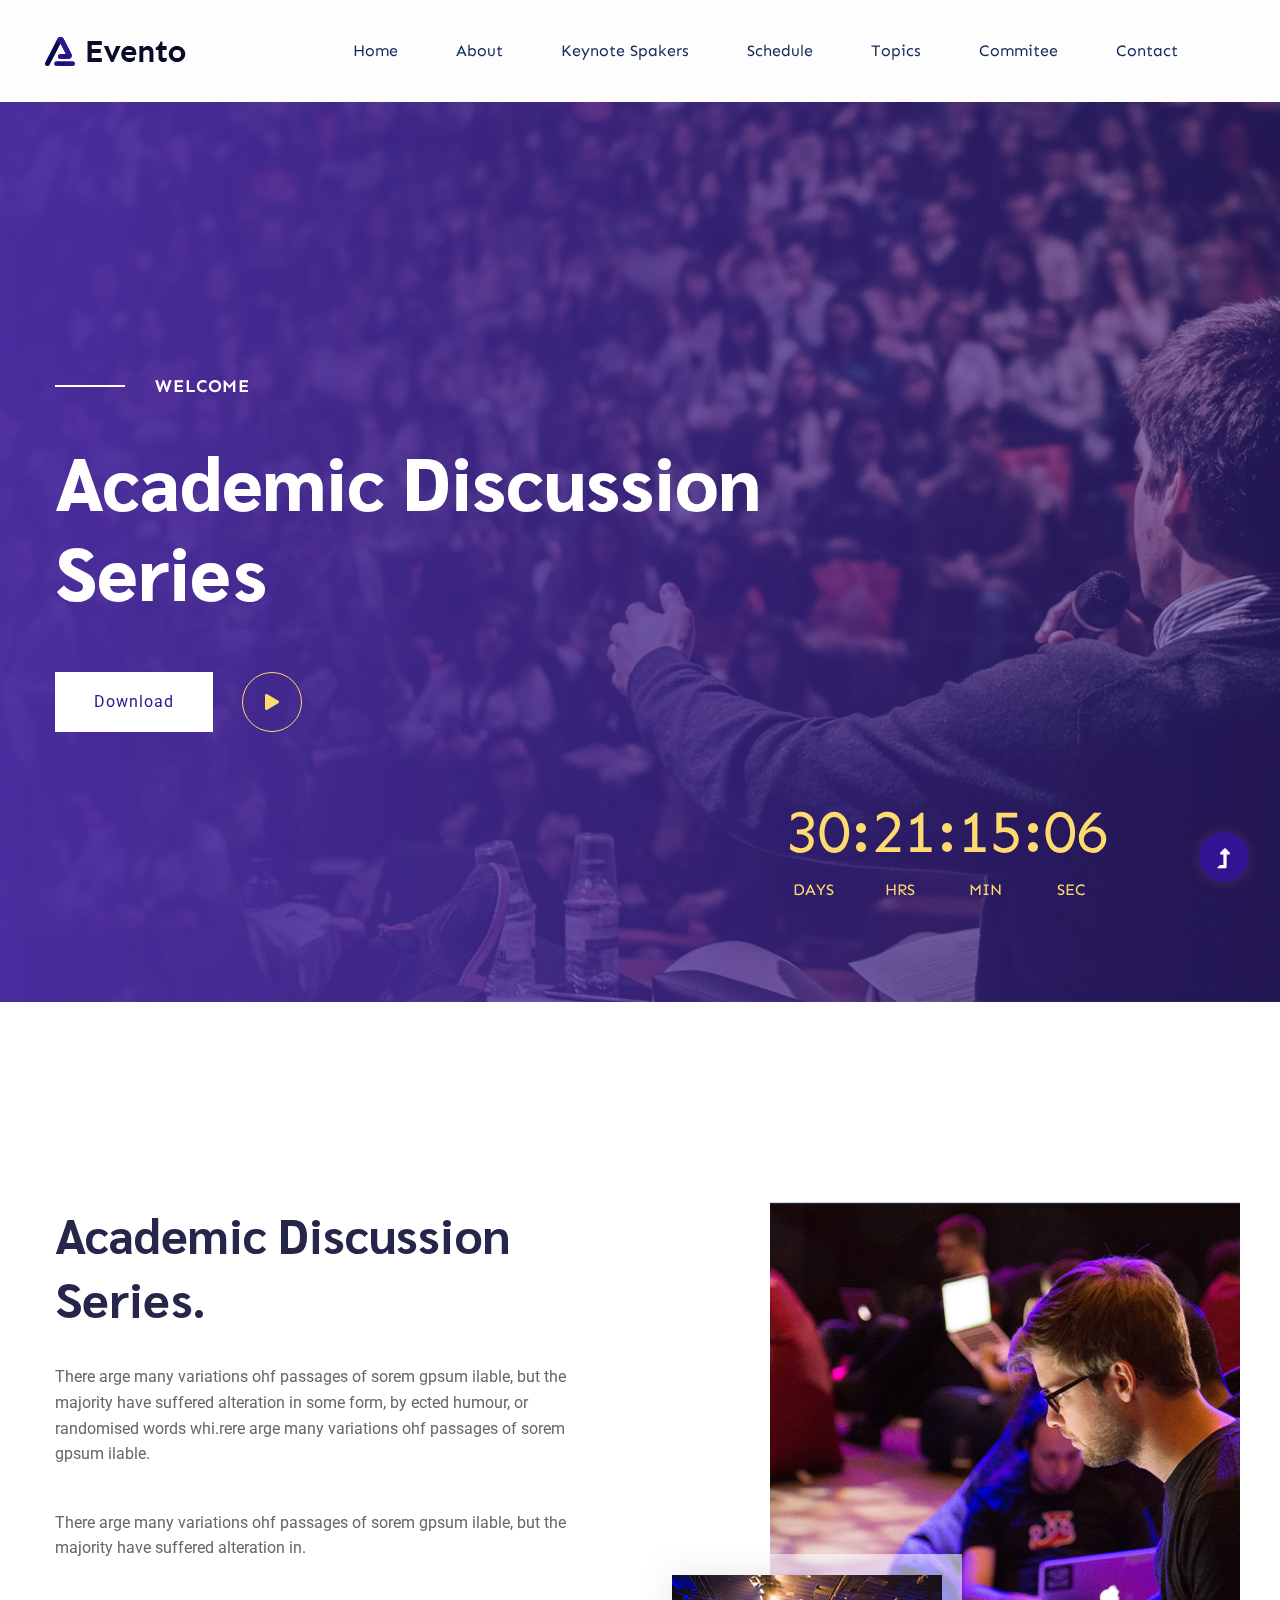
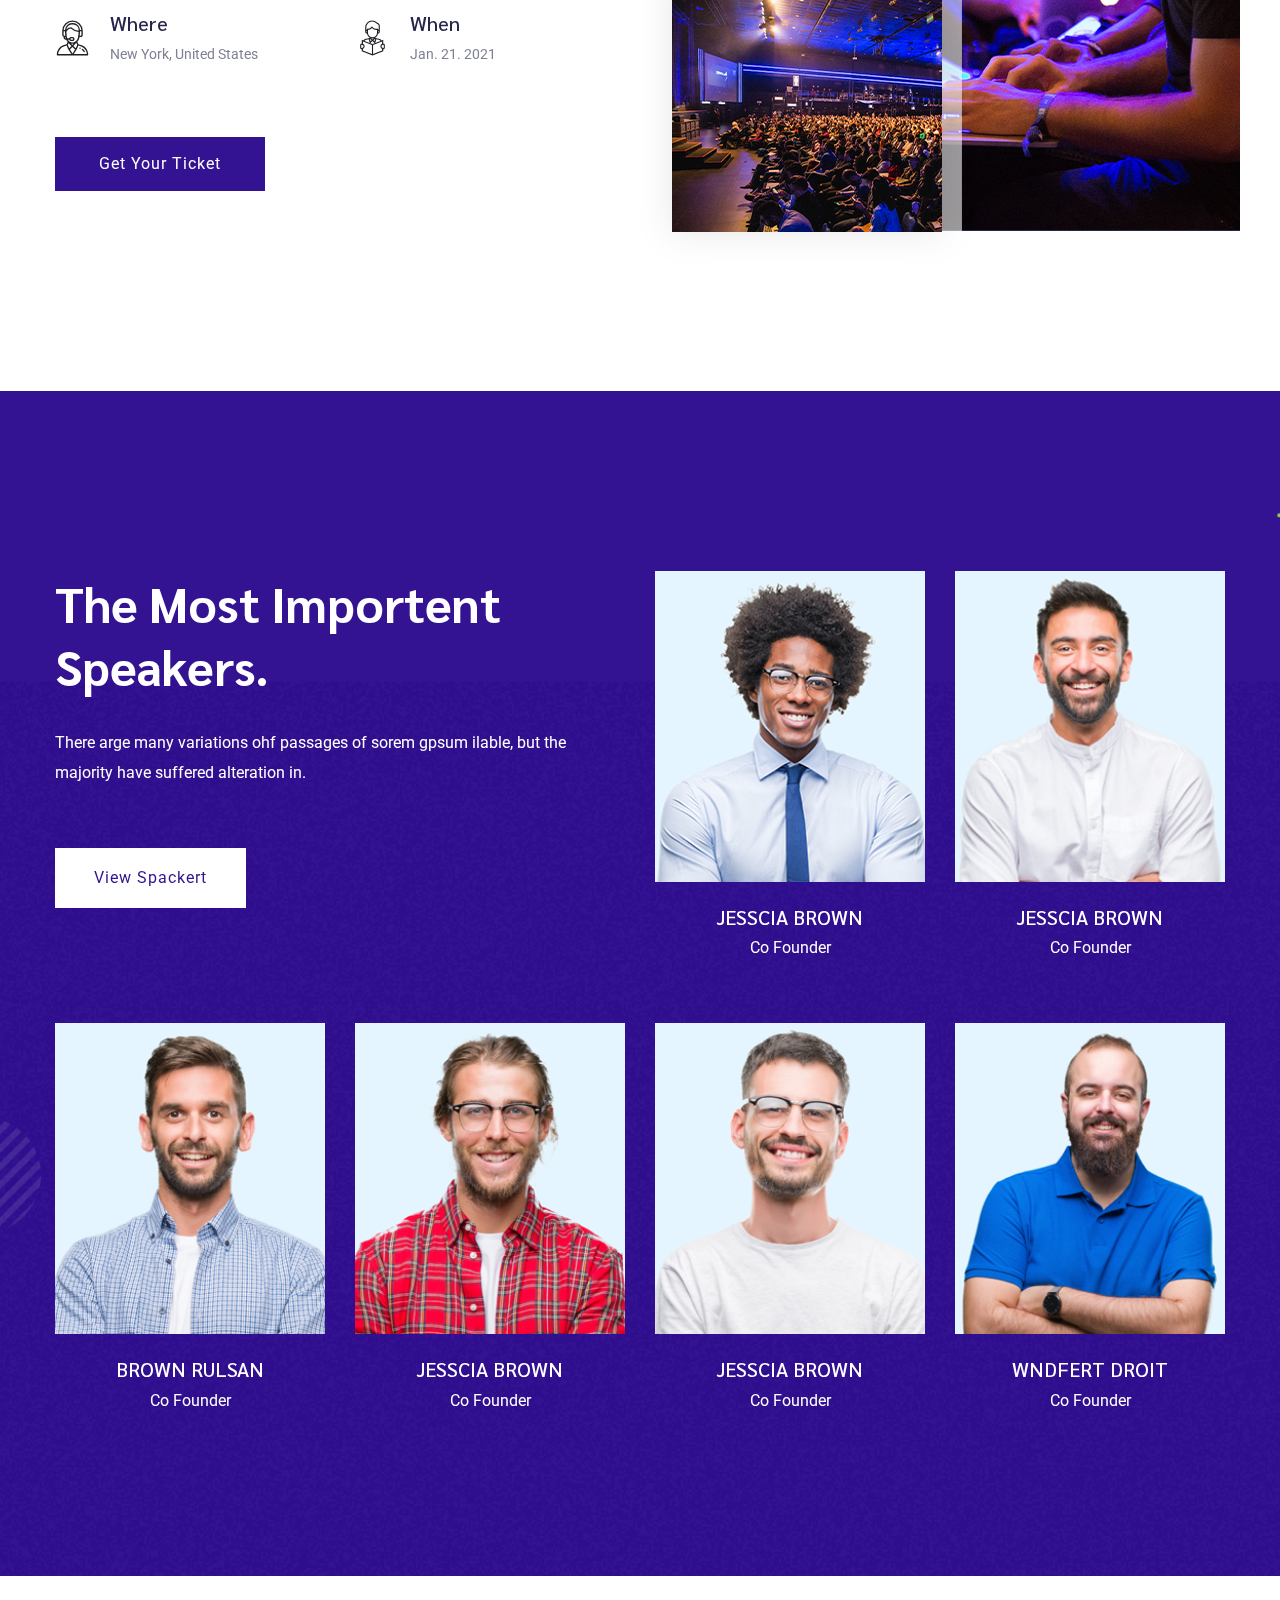
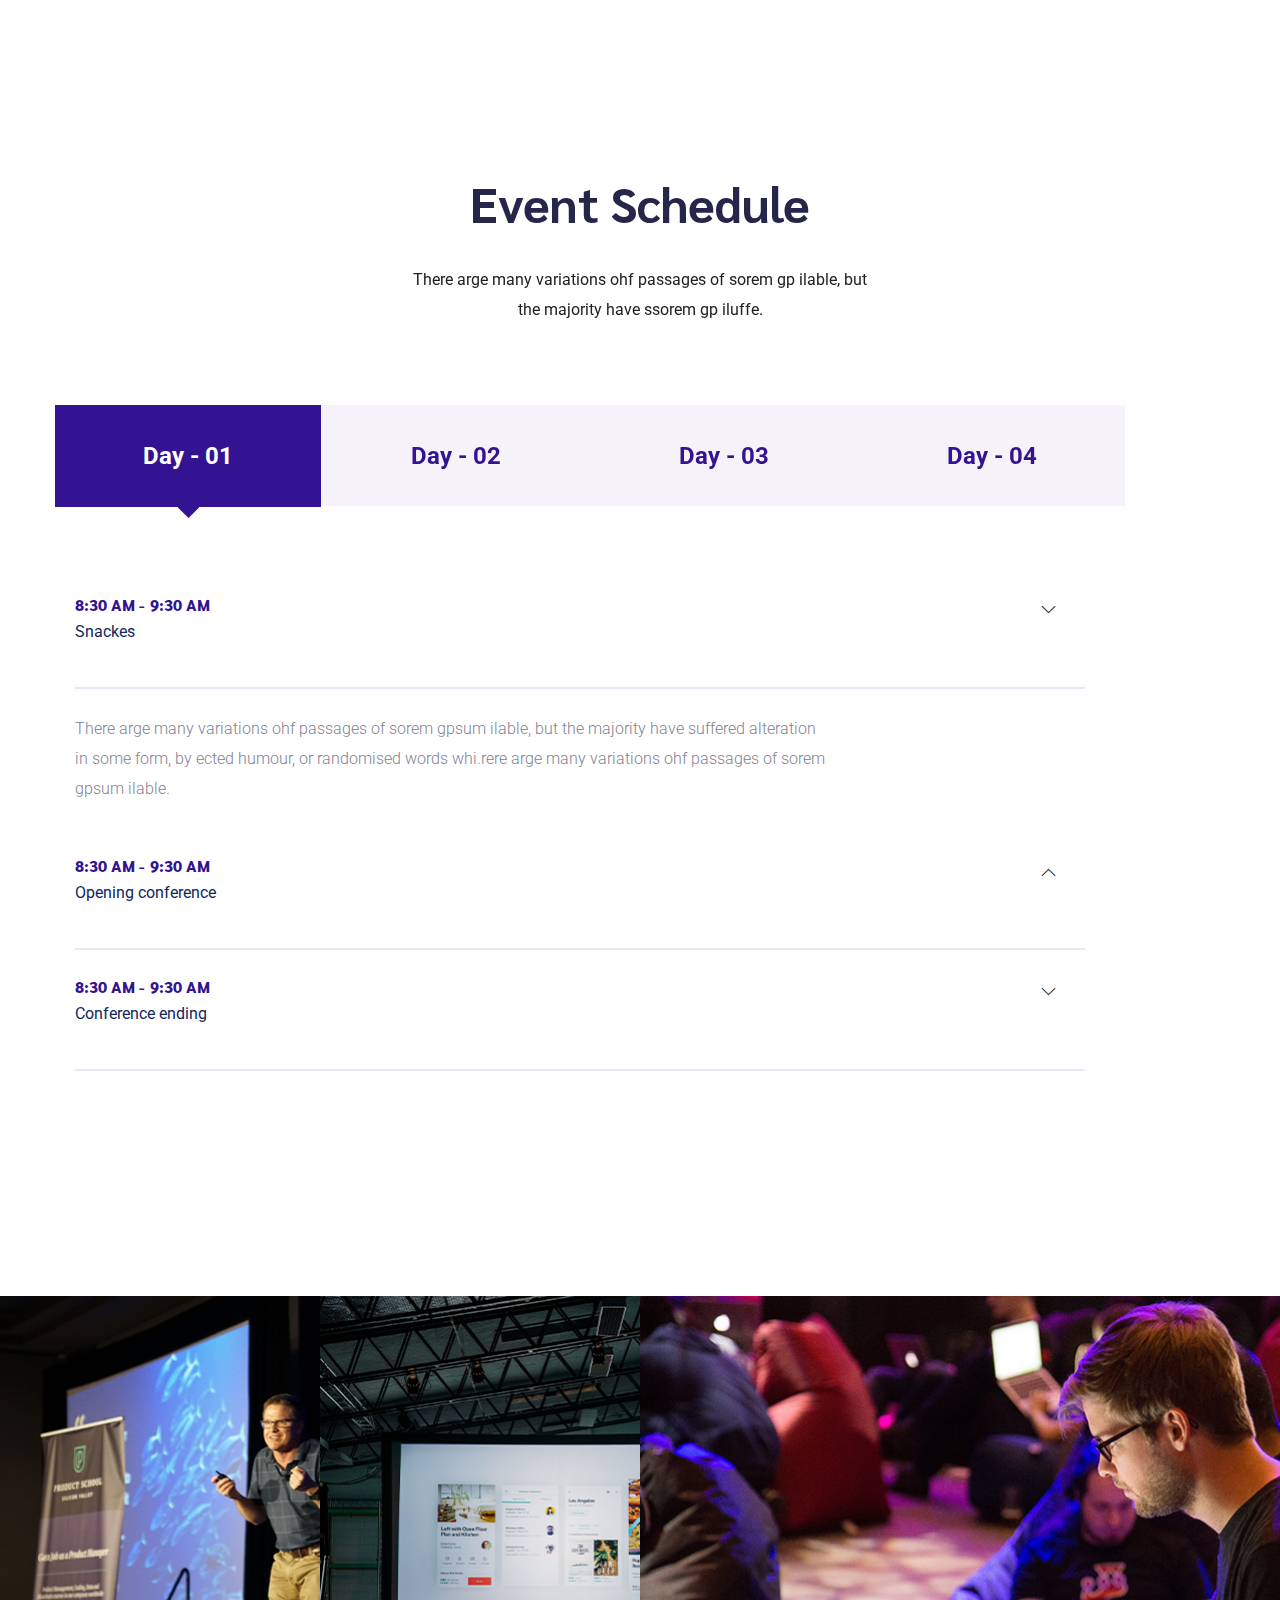
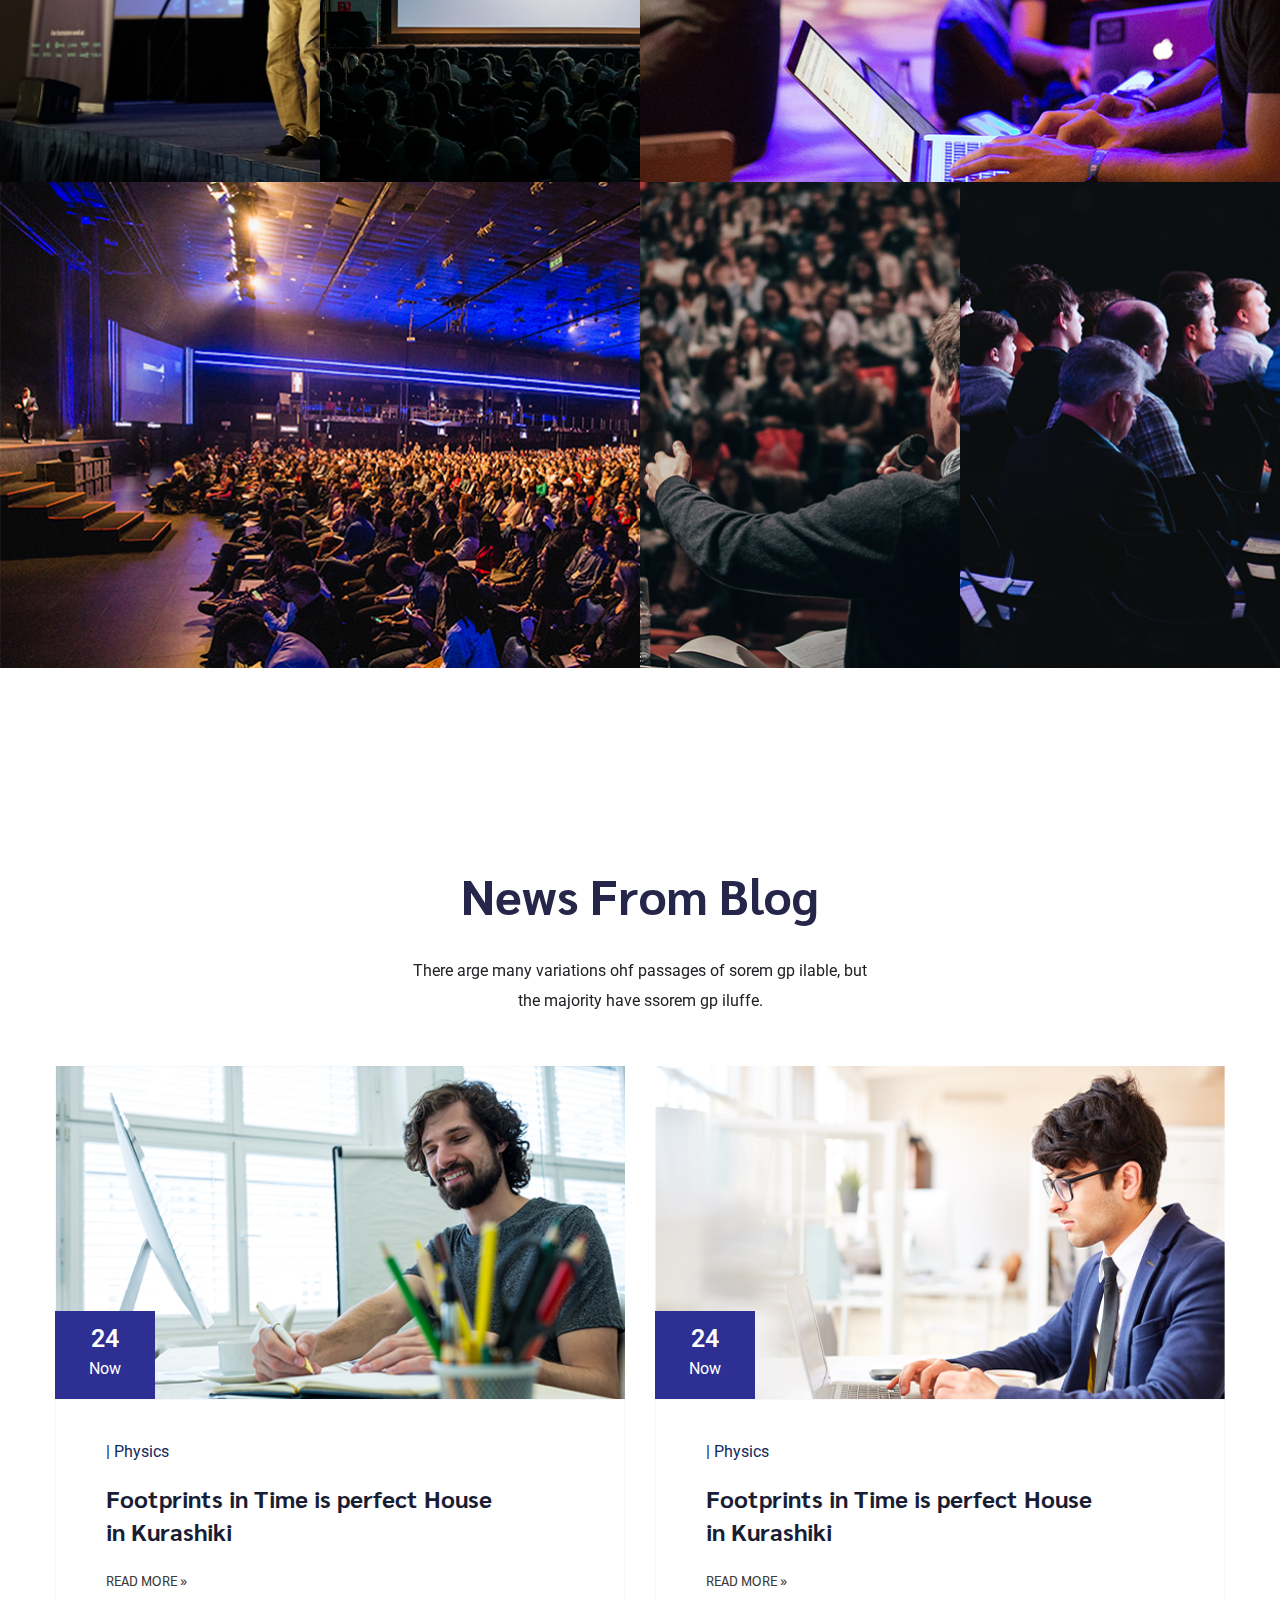
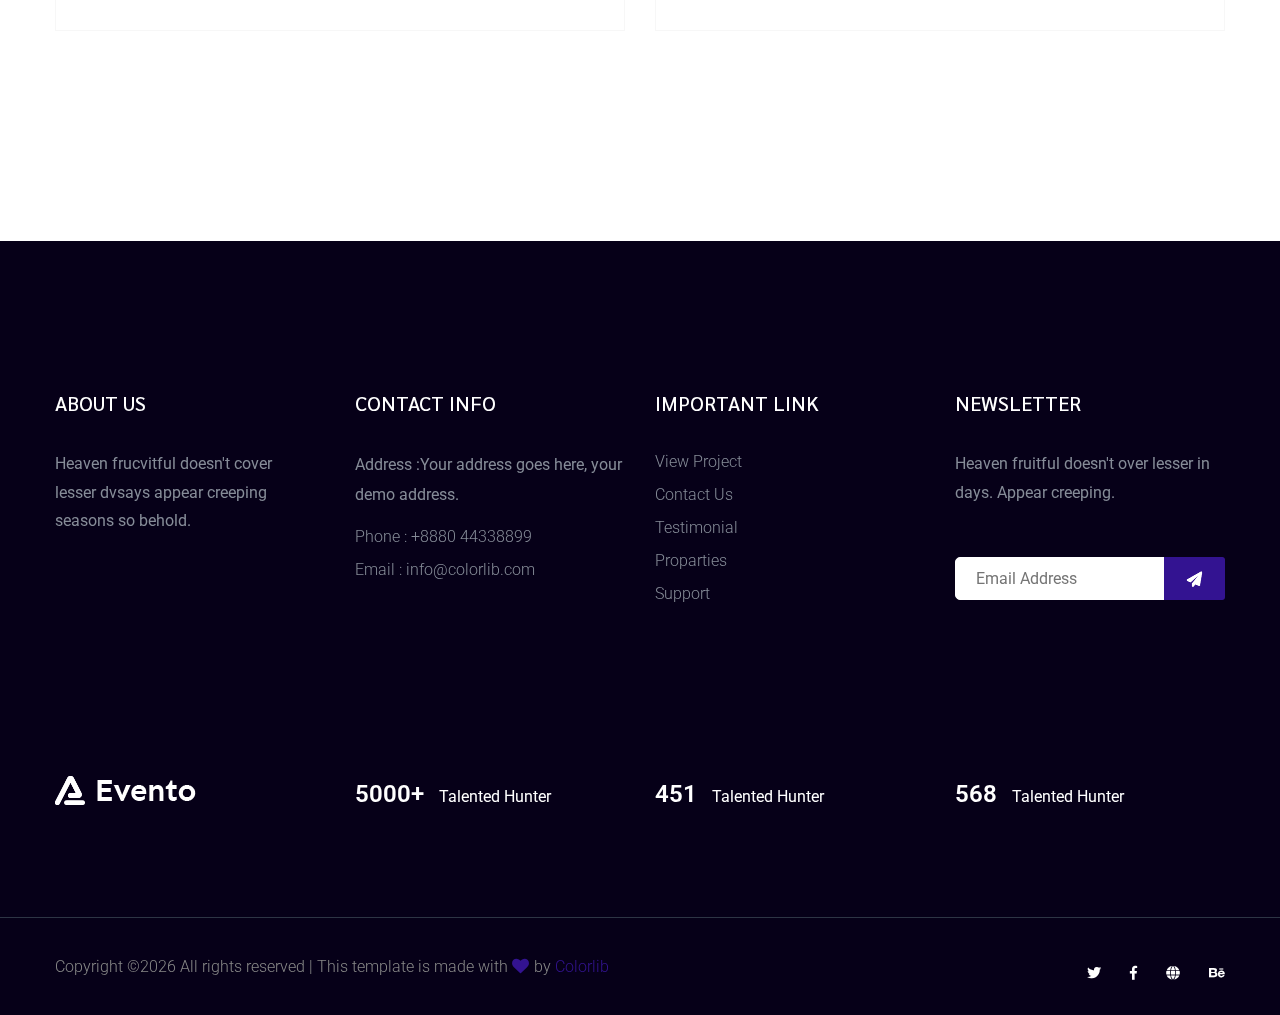
==== index.html @ bc36e101 "Ready to live" ====
<!doctype html>
<html class="no-js" lang="zxx">
<head>
    <meta charset="utf-8">
    <meta http-equiv="x-ua-compatible" content="ie=edge">
    <title> Event HTML-5 Template </title>
    <meta name="description" content="">
    <meta name="viewport" content="width=device-width, initial-scale=1">
    <link rel="manifest" href="site.webmanifest">
    <link rel="shortcut icon" type="image/x-icon" href="assets/img/favicon.ico">

	<!-- CSS here -->
	<link rel="stylesheet" href="assets/css/bootstrap.min.css">
	<link rel="stylesheet" href="assets/css/owl.carousel.min.css">
	<link rel="stylesheet" href="assets/css/slicknav.css">
    <link rel="stylesheet" href="assets/css/flaticon.css">
    <link rel="stylesheet" href="assets/css/gijgo.css">
	<link rel="stylesheet" href="assets/css/animate.min.css">
	<link rel="stylesheet" href="assets/css/magnific-popup.css">
	<link rel="stylesheet" href="assets/css/fontawesome-all.min.css">
	<link rel="stylesheet" href="assets/css/themify-icons.css">
	<link rel="stylesheet" href="assets/css/slick.css">
	<link rel="stylesheet" href="assets/css/nice-select.css">
	<link rel="stylesheet" href="assets/css/style.css">
</head>
<body>
    <!-- ? Preloader Start -->
    <div id="preloader-active">
        <div class="preloader d-flex align-items-center justify-content-center">
            <div class="preloader-inner position-relative">
                <div class="preloader-circle"></div>
                <div class="preloader-img pere-text">
                    <img src="assets/img/logo/loder.png" alt="">
                </div>
            </div>
        </div>
    </div>
    <!-- Preloader Start -->
<header>
    <!--? Header Start -->
    <div class="header-area">
        <div class="main-header header-sticky">
            <div class="container-fluid">
                <div class="row align-items-center">
                    <!-- Logo -->
                    <div class="col-xl-2 col-lg-2 col-md-1">
                        <div class="logo">
                            <a href="index.html"><img src="assets/img/logo/logo.png" alt=""></a>
                        </div>
                    </div>
                    <div class="col-xl-10 col-lg-10 col-md-10">
                        <div class="menu-main d-flex align-items-center justify-content-end">
                            <!-- Main-menu -->
                            <div class="main-menu f-right d-none d-lg-block">
                                <nav>
                                    <ul id="navigation">
                                        <li><a href="index.html">Home</a></li>
                                        <li><a href="about.html">About</a></li>
                                        <li><a href="spakers.html">Keynote Spakers</a></li>
                                        <li><a href="schedule.html">Schedule</a></li>
                                        <li><a href="blog.html">Topics</a>
                                        </li>
                                        <li><a href="contact.html">Commitee</a></li>
                                        <li><a href="contact.html">Contact</a></li>
                                    </ul>
                                </nav>
                            </div>
                        </div>
                    </div>   
                    <!-- Mobile Menu -->
                    <div class="col-12">
                        <div class="mobile_menu d-block d-lg-none"></div>
                    </div>
                </div>
            </div>
        </div>
    </div>
    <!-- Header End -->
</header>
<main>
    <!--? slider Area Start-->
    <div class="slider-area position-relative">
        <div class="slider-active">
            <!-- Single Slider -->
            <div class="single-slider slider-height d-flex align-items-center">
                <div class="container">
                    <div class="row">
                        <div class="col-xl-8 col-lg-8 col-md-9 col-sm-10">
                            <div class="hero__caption">
                                <span data-animation="fadeInLeft" data-delay=".1s">Welcome</span>
                                <h1 data-animation="fadeInLeft" data-delay=".5s">Academic Discussion Series</h1>
                                <!-- Hero-btn -->
                                <div class="slider-btns">
                                    <a data-animation="fadeInLeft" data-delay="1.0s" href="industries.html" class="btn hero-btn">Download</a>
                                    <a data-animation="fadeInRight" data-delay="1.0s" class="popup-video video-btn"  href="https://www.youtube.com/watch?v=up68UAfH0d0">
                                        <i class="fas fa-play"></i></a>
                                    <p class="video-cap d-none d-sm-blcok" data-animation="fadeInRight" data-delay="1.0s">Story Vidoe<br> Watch</p>
                                </div>
                            </div>
                        </div>
                    </div>
                </div>          
            </div>
            <!-- Single Slider -->
            <div class="single-slider slider-height d-flex align-items-center">
                <div class="container">
                    <div class="row">
                        <div class="col-xl-8 col-lg-8 col-md-9 col-sm-10">
                            <div class="hero__caption">
                                <span data-animation="fadeInLeft" data-delay=".1s">Welcome</span>
                                <h1 data-animation="fadeInLeft" data-delay=".5s">Academic Discussion Series</h1>
                                <!-- Hero-btn -->
                                <div class="slider-btns">
                                    <a data-animation="fadeInLeft" data-delay="1.0s" href="industries.html" class="btn hero-btn">Download</a>
                                    <a data-animation="fadeInRight" data-delay="1.0s" class="popup-video video-btn"  href="https://www.youtube.com/watch?v=up68UAfH0d0">
                                        <i class="fas fa-play"></i></a>
                                    <p class="video-cap d-none d-sm-blcok" data-animation="fadeInRight" data-delay="1.0s">Story Vidoe<br> Watch</p>
                                </div>
                            </div>
                        </div>
                    </div>
                </div>          
            </div>
        </div>
        <!-- Counter Section Begin -->
        <div class="counter-section d-none d-sm-block">
            <div class="cd-timer" id="countdown" >
                <div class="cd-item">
                    <span>96</span>
                    <p>Days</p>
                </div>
                <div class="cd-item">
                    <span>15</span>
                    <p>Hrs</p>
                </div>
                <div class="cd-item">
                    <span>07</span>
                    <p>Min</p>
                </div>
                <div class="cd-item">
                    <span>02</span>
                    <p>Sec</p>
                </div>
            </div>
        </div>
        <!-- Counter Section End -->
    </div>
    <!-- slider Area End-->
    <!--? About Law Start-->
    <section class="about-low-area section-padding2">
        <div class="container">
            <div class="row">
                <div class="col-lg-6 col-md-12">
                    <div class="about-caption mb-50">
                        <!-- Section Tittle -->
                        <div class="section-tittle mb-35">
                            <h2>Academic Discussion Series.</h2>
                        </div>
                        <p>There arge many variations ohf passages of sorem gpsum ilable, but the majority have suffered alteration in some form, by ected humour, or randomised words whi.rere arge many variations ohf passages of sorem gpsum ilable.</p>
                        <p>There arge many variations ohf passages of sorem gpsum ilable, but the majority have suffered alteration in.</p>
                    </div>
                    <div class="row">
                        <div class="col-lg-6 col-md-6 col-sm-6 col-xs-10">
                            <div class="single-caption mb-20">
                                <div class="caption-icon">
                                    <span class="flaticon-communications-1"></span>
                                </div>
                                <div class="caption">
                                    <h5>Where</h5>
                                    <p>New York, United States</p>
                                </div>
                            </div>
                        </div>
                        <div class="col-lg-6 col-md-6 col-sm-6 col-xs-10">
                            <div class="single-caption mb-20">
                                <div class="caption-icon">
                                    <span class="flaticon-education"></span>
                                </div>
                                <div class="caption">
                                    <h5>When</h5>
                                    <p>Jan. 21. 2021</p>
                                </div>
                            </div>
                        </div>
                    </div>
                    <a href="#" class="btn mt-50">Get Your Ticket</a>
                </div>
                <div class="col-lg-6 col-md-12">
                    <!-- about-img -->
                    <div class="about-img ">
                        <div class="about-font-img d-none d-lg-block">
                            <img src="assets/img/gallery/about2.png" alt="">
                        </div>
                        <div class="about-back-img ">
                            <img src="assets/img/gallery/about1.png" alt="">
                        </div>
                    </div>
                </div>
            </div>
        </div>
    </section>
    <!-- About Law End-->
    <!--? Brand Area Start -->
    <section class="team-area pt-180 pb-100 section-bg" data-background="assets/img/gallery/section_bg02.png">
        <div class="container">
            <div class="row">
                <div class="col-lg-6 col-md-9">
                    <!-- Section Tittle -->
                    <div class="section-tittle section-tittle2 mb-50">
                        <h2>The Most Importent Speakers.</h2>
                        <p>There arge many variations ohf passages of sorem gpsum ilable, but the majority have suffered alteration in.</p>
                        <a href="#" class="btn white-btn mt-30">View Spackert</a>
                    </div>
                </div>
                <div class="col-lg-3 col-md-4 col-sm-6">
                    <div class="single-team mb-30">
                        <div class="team-img">
                            <img src="assets/img/gallery/team1.png" alt="">
                            <!-- Blog Social -->
                            <ul class="team-social">
                                <li><a href="#"><i class="fab fa-facebook-f"></i></a></li>
                                <li><a href="#"><i class="fab fa-twitter"></i></a></li>
                                <li><a href="#"><i class="fas fa-globe"></i></a></li>
                            </ul>
                        </div>
                        <div class="team-caption">
                            <h3><a href="#">Jesscia brown</a></h3>
                            <p> Co Founder</p>
                        </div>
                    </div>
                </div>
                <div class="col-lg-3 col-md-4 col-sm-6">
                    <div class="single-team mb-30">
                        <div class="team-img">
                            <img src="assets/img/gallery/team2.png" alt="">
                            <!-- Blog Social -->
                            <ul class="team-social">
                                <li><a href="#"><i class="fab fa-facebook-f"></i></a></li>
                                <li><a href="#"><i class="fab fa-twitter"></i></a></li>
                                <li><a href="#"><i class="fas fa-globe"></i></a></li>
                            </ul>
                        </div>
                        <div class="team-caption">
                            <h3><a href="#">Jesscia brown</a></h3>
                            <p> Co Founder</p>
                        </div>
                    </div>
                </div>
                <div class="col-lg-3 col-md-4 col-sm-6">
                    <div class="single-team mb-30">
                        <div class="team-img">
                            <img src="assets/img/gallery/team3.png" alt="">
                            <!-- Blog Social -->
                            <ul class="team-social">
                                <li><a href="#"><i class="fab fa-facebook-f"></i></a></li>
                                <li><a href="#"><i class="fab fa-twitter"></i></a></li>
                                <li><a href="#"><i class="fas fa-globe"></i></a></li>
                            </ul>
                        </div>
                        <div class="team-caption">
                            <h3><a href="#">brown Rulsan</a></h3>
                            <p> Co Founder</p>
                        </div>
                    </div>
                </div>
                <div class="col-lg-3 col-md-4 col-sm-6">
                    <div class="single-team mb-30">
                        <div class="team-img">
                            <img src="assets/img/gallery/team4.png" alt="">
                            <!-- Blog Social -->
                            <ul class="team-social">
                                <li><a href="#"><i class="fab fa-facebook-f"></i></a></li>
                                <li><a href="#"><i class="fab fa-twitter"></i></a></li>
                                <li><a href="#"><i class="fas fa-globe"></i></a></li>
                            </ul>
                        </div>
                        <div class="team-caption">
                            <h3><a href="#">Jesscia brown</a></h3>
                            <p> Co Founder</p>
                        </div>
                    </div>
                </div>
                <div class="col-lg-3 col-md-4 col-sm-6">
                    <div class="single-team mb-30">
                        <div class="team-img">
                            <img src="assets/img/gallery/team5.png" alt="">
                            <!-- Blog Social -->
                            <ul class="team-social">
                                <li><a href="#"><i class="fab fa-facebook-f"></i></a></li>
                                <li><a href="#"><i class="fab fa-twitter"></i></a></li>
                                <li><a href="#"><i class="fas fa-globe"></i></a></li>
                            </ul>
                        </div>
                        <div class="team-caption">
                            <h3><a href="#">Jesscia brown</a></h3>
                            <p> Co Founder</p>
                        </div>
                    </div>
                </div>
                <div class="col-lg-3 col-md-4 col-sm-6">
                    <div class="single-team mb-30">
                        <div class="team-img">
                            <img src="assets/img/gallery/team6.png" alt="">
                            <!-- Blog Social -->
                            <ul class="team-social">
                                <li><a href="#"><i class="fab fa-facebook-f"></i></a></li>
                                <li><a href="#"><i class="fab fa-twitter"></i></a></li>
                                <li><a href="#"><i class="fas fa-globe"></i></a></li>
                            </ul>
                        </div>
                        <div class="team-caption">
                            <h3><a href="#">wndfert droit</a></h3>
                            <p> Co Founder</p>
                        </div>
                    </div>
                </div>
            </div>
        </div>
    </section>
    <!-- Brand Area End -->  
    <!--? accordion -->
    <section class="accordion fix section-padding30">
        <div class="container">
            <div class="row justify-content-center">
                <div class="col-xl-5 col-lg-6 col-md-6">
                    <!-- Section Tittle -->
                    <div class="section-tittle text-center mb-80">
                        <h2>Event Schedule</h2>
                        <p>There arge many variations ohf passages of sorem gp ilable, but the majority have ssorem gp iluffe.</p>
                    </div> 
                </div>
            </div>
            <div class="row ">
               <div class="col-lg-11">
                    <div class="properties__button mb-40">
                        <!--Nav Button  -->
                        <nav>                                                                         
                            <div class="nav nav-tabs" id="nav-tab" role="tablist">
                                <a class="nav-item nav-link active" id="nav-home-tab" data-toggle="tab" href="#nav-home" role="tab" aria-controls="nav-home" aria-selected="true">Day - 01</a>
                                <a class="nav-item nav-link" id="nav-profile-tab" data-toggle="tab" href="#nav-profile" role="tab" aria-controls="nav-profile" aria-selected="false"> Day - 02</a>
                                <a class="nav-item nav-link" id="nav-contact-tab" data-toggle="tab" href="#nav-contact" role="tab" aria-controls="nav-contact" aria-selected="false"> Day - 03 </a>
                                <a class="nav-item nav-link" id="nav-dinner-tab" data-toggle="tab" href="#nav-dinner" role="tab" aria-controls="nav-dinner" aria-selected="false"> Day - 04 </a>
                            </div>
                        </nav>
                        <!--End Nav Button  -->
                    </div>
               </div>
            </div>
        </div>
        <div class="container">
            <!-- Nav Card -->
            <div class="tab-content" id="nav-tabContent">
                <!-- card one -->
                <div class="tab-pane fade show active" id="nav-home" role="tabpanel" aria-labelledby="nav-home-tab">
                   <div class="row">
                        <div class="col-lg-11">
                            <div class="accordion-wrapper">
                                <div class="accordion" id="accordionExample">
                                    <!-- single-one -->
                                    <div class="card">
                                        <div class="card-header" id="headingTwo">
                                            <h2 class="mb-0">
                                                <a href="#" class="btn-link collapsed" data-toggle="collapse" data-target="#collapseTwo" aria-expanded="false" aria-controls="collapseTwo">
                                                    <span>8:30 AM - 9:30 AM</span>
                                                    <p>Snackes</p>
                                                </a> 
                                            </h2>
                                        </div>
                                        <div id="collapseTwo" class="collapse show" aria-labelledby="headingTwo" data-parent="#accordionExample">
                                            <div class="card-body">
                                                There arge many variations ohf passages of sorem gpsum ilable, but the majority have suffered alteration in some form, by ected humour, or randomised words whi.rere arge many variations ohf passages of sorem gpsum ilable.
                                            </div>
                                        </div>
                                    </div>
                                    <!-- single-two -->
                                    <div class="card">
                                        <div class="card-header" id="headingOne">
                                            <h2 class="mb-0">
                                                <a href="#" class="btn-link" data-toggle="collapse" data-target="#collapseOne" aria-expanded="true" aria-controls="collapseOne">
                                                    <span>8:30 AM - 9:30 AM</span>
                                                    <p>Opening conference</p>
                                                </a>
                                            </h2>
                                        </div>
                                        <div id="collapseOne" class="collapse" aria-labelledby="headingOne" data-parent="#accordionExample">
                                            <div class="card-body">
                                                There arge many variations ohf passages of sorem gpsum ilable, but the majority have suffered alteration in some form, by ected humour, or randomised words whi.rere arge many variations ohf passages of sorem gpsum ilable.
                                            </div>
                                        </div>
                                    </div>
                                    <!-- single-three -->
                                    <div class="card">
                                        <div class="card-header" id="headingThree">
                                            <h2 class="mb-0">
                                                <a href="#" class="btn-link collapsed" data-toggle="collapse" data-target="#collapseThree" aria-expanded="false" aria-controls="collapseThree">
                                                    <span>8:30 AM - 9:30 AM</span>
                                                    <p>Conference ending</p>
                                                </a>
                                            </h2>
                                        </div>
                                        <div id="collapseThree" class="collapse" aria-labelledby="headingThree" data-parent="#accordionExample">
                                            <div class="card-body">
                                                There arge many variations ohf passages of sorem gpsum ilable, but the majority have suffered alteration in some form, by ected humour, or randomised words whi.rere arge many variations ohf passages of sorem gpsum ilable.
                                            </div>
                                        </div>
                                    </div>
                                </div>
                            </div>
                        </div>
                   </div>
                </div>
                <!-- Card two -->
                <div class="tab-pane fade" id="nav-profile" role="tabpanel" aria-labelledby="nav-profile-tab">
                    <div class="row">
                        <div class="col-lg-11">
                            <div class="accordion-wrapper">
                                <div class="accordion" id="accordionExample">
                                    <!-- single-one -->
                                    <div class="card">
                                        <div class="card-header" id="headingTwo">
                                            <h2 class="mb-0">
                                                <a href="#" class="btn-link collapsed" data-toggle="collapse" data-target="#collapseTwo2" aria-expanded="false" aria-controls="collapseTwo2">
                                                    <span>8:30 AM - 9:30 AM</span>
                                                    <p>Snackes</p>
                                                </a> 
                                            </h2>
                                        </div>
                                        <div id="collapseTwo2" class="collapse show" aria-labelledby="headingTwo" data-parent="#accordionExample">
                                            <div class="card-body">
                                                There arge many variations ohf passages of sorem gpsum ilable, but the majority have suffered alteration in some form, by ected humour, or randomised words whi.rere arge many variations ohf passages of sorem gpsum ilable.
                                            </div>
                                        </div>
                                    </div>
                                    <!-- single-two -->
                                    <div class="card">
                                        <div class="card-header" id="headingOne">
                                            <h2 class="mb-0">
                                                <a href="#" class="btn-link" data-toggle="collapse" data-target="#collapseOne1" aria-expanded="true" aria-controls="collapseOne1">
                                                    <span>8:30 AM - 9:30 AM</span>
                                                    <p>Opening conference</p>
                                                </a>
                                            </h2>
                                        </div>
                                        <div id="collapseOne1" class="collapse" aria-labelledby="headingOne" data-parent="#accordionExample">
                                            <div class="card-body">
                                                There arge many variations ohf passages of sorem gpsum ilable, but the majority have suffered alteration in some form, by ected humour, or randomised words whi.rere arge many variations ohf passages of sorem gpsum ilable.
                                            </div>
                                        </div>
                                    </div>
                                    <!-- single-three -->
                                    <div class="card">
                                        <div class="card-header" id="headingThree">
                                            <h2 class="mb-0">
                                                <a href="#" class="btn-link collapsed" data-toggle="collapse" data-target="#collapseThree3" aria-expanded="false" aria-controls="collapseThree3">
                                                    <span>8:30 AM - 9:30 AM</span>
                                                    <p>Conference ending</p>
                                                </a>
                                            </h2>
                                        </div>
                                        <div id="collapseThree3" class="collapse" aria-labelledby="headingThree" data-parent="#accordionExample">
                                            <div class="card-body">
                                                There arge many variations ohf passages of sorem gpsum ilable, but the majority have suffered alteration in some form, by ected humour, or randomised words whi.rere arge many variations ohf passages of sorem gpsum ilable.
                                            </div>
                                        </div>
                                    </div>
                                </div>
                            </div>
                        </div>
                    </div>
                </div>
                <!-- Card three -->
                <div class="tab-pane fade" id="nav-contact" role="tabpanel" aria-labelledby="nav-contact-tab">
                    <div class="row">
                            <div class="col-lg-11">
                                <div class="accordion-wrapper">
                                    <div class="accordion" id="accordionExample">
                                        <!-- single-one -->
                                        <div class="card">
                                            <div class="card-header" id="headingTwo">
                                                <h2 class="mb-0">
                                                    <a href="#" class="btn-link collapsed" data-toggle="collapse" data-target="#collapseTwo01" aria-expanded="false" aria-controls="collapseTwo01">
                                                        <span>8:30 AM - 9:30 AM</span>
                                                        <p>Snackes</p>
                                                    </a> 
                                                </h2>
                                            </div>
                                            <div id="collapseTwo01" class="collapse show" aria-labelledby="headingTwo" data-parent="#accordionExample">
                                                <div class="card-body">
                                                    There arge many variations ohf passages of sorem gpsum ilable, but the majority have suffered alteration in some form, by ected humour, or randomised words whi.rere arge many variations ohf passages of sorem gpsum ilable.
                                                </div>
                                            </div>
                                        </div>
                                        <!-- single-two -->
                                        <div class="card">
                                            <div class="card-header" id="headingOne">
                                                <h2 class="mb-0">
                                                    <a href="#" class="btn-link" data-toggle="collapse" data-target="#collapseOne02" aria-expanded="true" aria-controls="collapseOne02">
                                                        <span>8:30 AM - 9:30 AM</span>
                                                        <p>Opening conference</p>
                                                    </a>
                                                </h2>
                                            </div>
                                            <div id="collapseOne02" class="collapse" aria-labelledby="headingOne" data-parent="#accordionExample">
                                                <div class="card-body">
                                                    There arge many variations ohf passages of sorem gpsum ilable, but the majority have suffered alteration in some form, by ected humour, or randomised words whi.rere arge many variations ohf passages of sorem gpsum ilable.
                                                </div>
                                            </div>
                                        </div>
                                        <!-- single-three -->
                                        <div class="card">
                                            <div class="card-header" id="headingThree">
                                                <h2 class="mb-0">
                                                    <a href="#" class="btn-link collapsed" data-toggle="collapse" data-target="#collapseThree03" aria-expanded="false" aria-controls="collapseThree03">
                                                        <span>8:30 AM - 9:30 AM</span>
                                                        <p>Conference ending</p>
                                                    </a>
                                                </h2>
                                            </div>
                                            <div id="collapseThree03" class="collapse" aria-labelledby="headingThree" data-parent="#accordionExample">
                                                <div class="card-body">
                                                    There arge many variations ohf passages of sorem gpsum ilable, but the majority have suffered alteration in some form, by ected humour, or randomised words whi.rere arge many variations ohf passages of sorem gpsum ilable.
                                                </div>
                                            </div>
                                        </div>
                                    </div>
                                </div>
                            </div>
                    </div>
                </div>
                <!-- Card Four -->
                <div class="tab-pane fade" id="nav-dinner" role="tabpanel" aria-labelledby="nav-dinner">
                    <div class="row">
                            <div class="col-lg-11">
                                <div class="accordion-wrapper">
                                    <div class="accordion" id="accordionExample">
                                        <!-- single-one -->
                                        <div class="card">
                                            <div class="card-header" id="headingTwo">
                                                <h2 class="mb-0">
                                                    <a href="#" class="btn-link collapsed" data-toggle="collapse" data-target="#collapseTwo10" aria-expanded="false" aria-controls="collapseTwo10">
                                                        <span>8:30 AM - 9:30 AM</span>
                                                        <p>Snackes</p>
                                                    </a> 
                                                </h2>
                                            </div>
                                            <div id="collapseTwo10" class="collapse show" aria-labelledby="headingTwo" data-parent="#accordionExample">
                                                <div class="card-body">
                                                    There arge many variations ohf passages of sorem gpsum ilable, but the majority have suffered alteration in some form, by ected humour, or randomised words whi.rere arge many variations ohf passages of sorem gpsum ilable.
                                                </div>
                                            </div>
                                        </div>
                                        <!-- single-two -->
                                        <div class="card">
                                            <div class="card-header" id="headingOne">
                                                <h2 class="mb-0">
                                                    <a href="#" class="btn-link" data-toggle="collapse" data-target="#collapseOne20" aria-expanded="true" aria-controls="collapseOne20">
                                                        <span>8:30 AM - 9:30 AM</span>
                                                        <p>Opening conference</p>
                                                    </a>
                                                </h2>
                                            </div>
                                            <div id="collapseOne20" class="collapse" aria-labelledby="headingOne" data-parent="#accordionExample">
                                                <div class="card-body">
                                                    There arge many variations ohf passages of sorem gpsum ilable, but the majority have suffered alteration in some form, by ected humour, or randomised words whi.rere arge many variations ohf passages of sorem gpsum ilable.
                                                </div>
                                            </div>
                                        </div>
                                        <!-- single-three -->
                                        <div class="card">
                                            <div class="card-header" id="headingThree">
                                                <h2 class="mb-0">
                                                    <a href="#" class="btn-link collapsed" data-toggle="collapse" data-target="#collapseThree30" aria-expanded="false" aria-controls="collapseThree30">
                                                        <span>8:30 AM - 9:30 AM</span>
                                                        <p>Conference ending</p>
                                                    </a>
                                                </h2>
                                            </div>
                                            <div id="collapseThree30" class="collapse" aria-labelledby="headingThree" data-parent="#accordionExample">
                                                <div class="card-body">
                                                    There arge many variations ohf passages of sorem gpsum ilable, but the majority have suffered alteration in some form, by ected humour, or randomised words whi.rere arge many variations ohf passages of sorem gpsum ilable.
                                                </div>
                                            </div>
                                        </div>
                                    </div>
                                </div>
                            </div>
                    </div>
                </div>
            </div>
            <!-- End Nav Card -->
        </div>
    </section>
    <!-- accordion End -->
    <!--? gallery Products Start -->
    <div class="gallery-area fix">
        <div class="container-fluid p-0">
            <div class="row no-gutters">
                <div class="col-lg-3 col-md-3 col-sm-6">
                    <div class="gallery-box">
                        <div class="single-gallery">
                            <div class="gallery-img " style="background-image: url(assets/img/gallery/gallery1.png);"></div>
                        </div>
                    </div>
                </div>
                <div class="col-lg-3 col-md-3 col-sm-6">
                    <div class="gallery-box">
                        <div class="single-gallery">
                            <div class="gallery-img " style="background-image: url(assets/img/gallery/gallery2.png);"></div>
                        </div>
                    </div>
                </div>
                <div class="col-lg-6 col-md-6 col-sm-6">
                    <div class="gallery-box">
                        <div class="single-gallery">
                            <div class="gallery-img " style="background-image: url(assets/img/gallery/gallery3.png);"></div>
                        </div>
                    </div>
                </div>
                <div class="col-lg-6 col-md-6 col-sm-6">
                    <div class="gallery-box">
                        <div class="single-gallery">
                            <div class="gallery-img " style="background-image: url(assets/img/gallery/gallery4.png);"></div>
                        </div>
                    </div>
                </div>
                <div class="col-lg-3 col-md-3 col-sm-6">
                    <div class="gallery-box">
                        <div class="single-gallery">
                             <div class="gallery-img " style="background-image: url(assets/img/gallery/gallery5.png);"></div>
                        </div>
                    </div>
                </div>
                <div class="col-lg-3 col-md-3 col-sm-6">
                    <div class="gallery-box">
                        <div class="single-gallery">
                            <div class="gallery-img " style="background-image: url(assets/img/gallery/gallery6.png);"></div>
                        </div>
                    </div>
                </div>
            </div>
        </div>
    </div>
    <!-- gallery Products End -->   
    <!--? Blog Area Start -->
    <section class="home-blog-area section-padding30">
        <div class="container">
            <!-- Section Tittle -->
            <div class="row justify-content-center">
                <div class="col-lg-5 col-md-8">
                    <div class="section-tittle text-center mb-50">
                        <h2>News From Blog</h2>
                        <p>There arge many variations ohf passages of sorem gp ilable, but the majority have ssorem gp iluffe.</p>
                    </div>
                </div>
            </div>
            <div class="row">
                <div class="col-xl-6 col-lg-6 col-md-6">
                    <div class="home-blog-single mb-30">
                        <div class="blog-img-cap">
                            <div class="blog-img">
                                <img src="assets/img/gallery/home-blog1.png" alt="">
                                <!-- Blog date -->
                                <div class="blog-date text-center">
                                    <span>24</span>
                                    <p>Now</p>
                                </div>
                            </div>
                            <div class="blog-cap">
                                <p>|   Physics</p>
                                <h3><a href="blog_details.html">Footprints in Time is perfect House in Kurashiki</a></h3>
                                <a href="blog_details.html" class="more-btn">Read more »</a>
                            </div>
                        </div>
                    </div>
                </div>
                <div class="col-xl-6 col-lg-6 col-md-6">
                    <div class="home-blog-single mb-30">
                        <div class="blog-img-cap">
                            <div class="blog-img">
                                <img src="assets/img/gallery/home-blog2.png" alt="">
                                <!-- Blog date -->
                                <div class="blog-date text-center">
                                    <span>24</span>
                                    <p>Now</p>
                                </div>
                            </div>
                            <div class="blog-cap">
                                <p>|   Physics</p>
                                <h3><a href="blog_details.html">Footprints in Time is perfect House in Kurashiki</a></h3>
                                <a href="blog_details.html" class="more-btn">Read more »</a>
                            </div>
                        </div>
                    </div>
                </div>
            </div>
        </div>
    </section>
    <!-- Blog Area End -->
    </main>
    <footer>
        <!-- Footer Start-->
        <div class="footer-area footer-padding">
            <div class="container">
                <div class="row d-flex justify-content-between">
                    <div class="col-xl-3 col-lg-3 col-md-4 col-sm-6">
                       <div class="single-footer-caption mb-50">
                         <div class="single-footer-caption mb-30">
                             <div class="footer-tittle">
                                 <h4>About Us</h4>
                                 <div class="footer-pera">
                                     <p>Heaven frucvitful doesn't cover lesser dvsays appear creeping seasons so behold.</p>
                                </div>
                             </div>
                         </div>
                       </div>
                    </div>
                    <div class="col-xl-3 col-lg-3 col-md-4 col-sm-5">
                        <div class="single-footer-caption mb-50">
                            <div class="footer-tittle">
                                <h4>Contact Info</h4>
                                <ul>
                                    <li>
                                        <p>Address :Your address goes here, your demo address.</p>
                                    </li>
                                    <li><a href="#">Phone : +8880 44338899</a></li>
                                    <li><a href="#">Email : info@colorlib.com</a></li>
                                </ul>
                            </div>
                        </div>
                    </div>
                    <div class="col-xl-3 col-lg-3 col-md-4 col-sm-5">
                        <div class="single-footer-caption mb-50">
                            <div class="footer-tittle">
                                <h4>Important Link</h4>
                                <ul>
                                    <li><a href="#"> View Project</a></li>
                                    <li><a href="#">Contact Us</a></li>
                                    <li><a href="#">Testimonial</a></li>
                                    <li><a href="#">Proparties</a></li>
                                    <li><a href="#">Support</a></li>
                                </ul>
                            </div>
                        </div>
                    </div>
                    <div class="col-xl-3 col-lg-3 col-md-6 col-sm-5">
                        <div class="single-footer-caption mb-50">
                            <div class="footer-tittle">
                                <h4>Newsletter</h4>
                                <div class="footer-pera footer-pera2">
                                 <p>Heaven fruitful doesn't over lesser in days. Appear creeping.</p>
                             </div>
                             <!-- Form -->
                             <div class="footer-form" >
                                 <div id="mc_embed_signup">
                                     <form target="_blank" action="https://spondonit.us12.list-manage.com/subscribe/post?u=1462626880ade1ac87bd9c93a&amp;id=92a4423d01"
                                     method="get" class="subscribe_form relative mail_part">
                                         <input type="email" name="email" id="newsletter-form-email" placeholder="Email Address"
                                         class="placeholder hide-on-focus" onfocus="this.placeholder = ''"
                                         onblur="this.placeholder = ' Email Address '">
                                         <div class="form-icon">
                                             <button type="submit" name="submit" id="newsletter-submit"
                                             class="email_icon newsletter-submit button-contactForm"><img src="assets/img/gallery/form.png" alt=""></button>
                                         </div>
                                         <div class="mt-10 info"></div>
                                     </form>
                                 </div>
                             </div>
                            </div>
                        </div>
                    </div>
                </div>
               <!--  -->
               <div class="row footer-wejed justify-content-between">
                    <div class="col-xl-3 col-lg-3 col-md-4 col-sm-6">
                        <!-- logo -->
                        <div class="footer-logo mb-20">
                        <a href="index.html"><img src="assets/img/logo/logo2_footer.png" alt=""></a>
                        </div>
                    </div>
                    <div class="col-xl-3 col-lg-3 col-md-4 col-sm-5">
                    <div class="footer-tittle-bottom">
                        <span>5000+</span>
                        <p>Talented Hunter</p>
                    </div>
                    </div>
                    <div class="col-xl-3 col-lg-3 col-md-4 col-sm-5">
                        <div class="footer-tittle-bottom">
                            <span>451</span>
                            <p>Talented Hunter</p>
                        </div>
                    </div>
                    <div class="col-xl-3 col-lg-3 col-md-4 col-sm-5">
                        <!-- Footer Bottom Tittle -->
                        <div class="footer-tittle-bottom">
                            <span>568</span>
                            <p>Talented Hunter</p>
                        </div>
                    </div>
               </div>
            </div>
        </div>
        <!-- footer-bottom area -->
        <div class="footer-bottom-area footer-bg">
            <div class="container">
                <div class="footer-border">
                     <div class="row d-flex justify-content-between align-items-center">
                         <div class="col-xl-10 col-lg-8 ">
                             <div class="footer-copy-right">
                                 <p><!-- Link back to Colorlib can't be removed. Template is licensed under CC BY 3.0. -->
  Copyright &copy;<script>document.write(new Date().getFullYear());</script> All rights reserved | This template is made with <i class="fa fa-heart" aria-hidden="true"></i> by <a href="https://colorlib.com" target="_blank">Colorlib</a>
  <!-- Link back to Colorlib can't be removed. Template is licensed under CC BY 3.0. --></p>
                             </div>
                         </div>
                         <div class="col-xl-2 col-lg-4">
                             <div class="footer-social f-right">
                                <a href="#"><i class="fab fa-twitter"></i></a>
                                <a href="https://www.facebook.com/sai4ull"><i class="fab fa-facebook-f"></i></a>
                                <a href="#"><i class="fas fa-globe"></i></a>
                                <a href="#"><i class="fab fa-behance"></i></a>
                             </div>
                         </div>
                     </div>
                </div>
            </div>
        </div>
        <!-- Footer End-->
    </footer>
    <!-- Scroll Up -->
    <div id="back-top" >
        <a title="Go to Top" href="#"> <i class="fas fa-level-up-alt"></i></a>
    </div>

    <!-- JS here -->

    <script src="./assets/js/vendor/modernizr-3.5.0.min.js"></script>
    <!-- Jquery, Popper, Bootstrap -->
    <script src="./assets/js/vendor/jquery-1.12.4.min.js"></script>
    <script src="./assets/js/popper.min.js"></script>
    <script src="./assets/js/bootstrap.min.js"></script>
    <!-- Jquery Mobile Menu -->
    <script src="./assets/js/jquery.slicknav.min.js"></script>

    <!-- Jquery Slick , Owl-Carousel Plugins -->
    <script src="./assets/js/owl.carousel.min.js"></script>
    <script src="./assets/js/slick.min.js"></script>
    <!-- One Page, Animated-HeadLin -->
    <script src="./assets/js/wow.min.js"></script>
    <script src="./assets/js/animated.headline.js"></script>
    <script src="./assets/js/jquery.magnific-popup.js"></script>

    <!-- Date Picker -->
    <script src="./assets/js/gijgo.min.js"></script>
    <!-- Nice-select, sticky -->
    <script src="./assets/js/jquery.nice-select.min.js"></script>
    <script src="./assets/js/jquery.sticky.js"></script>
    
    <!-- counter , waypoint -->
    <script src="./assets/js/jquery.counterup.min.js"></script>
    <script src="./assets/js/waypoints.min.js"></script>
    <script src="./assets/js/jquery.countdown.min.js"></script>
    <!-- contact js -->
    <script src="./assets/js/contact.js"></script>
    <script src="./assets/js/jquery.form.js"></script>
    <script src="./assets/js/jquery.validate.min.js"></script>
    <script src="./assets/js/mail-script.js"></script>
    <script src="./assets/js/jquery.ajaxchimp.min.js"></script>
    
    <!-- Jquery Plugins, main Jquery -->	
    <script src="./assets/js/plugins.js"></script>
    <script src="./assets/js/main.js"></script>
    
    </body>
</html>
---- assets/css/flaticon.css ----
/*
  	Flaticon icon font: Flaticon
  	Creation date: 05/05/2020 06:05
  	*/

@font-face {
  font-family: "Flaticon";
  src: url("../fonts/Flaticon.eot");
  src: url("../fonts/Flaticon.eot?#iefix") format("embedded-opentype"),
       url("../fonts/Flaticon.woff2") format("woff2"),
       url("../fonts/Flaticon.woff") format("woff"),
       url("../fonts/Flaticon.ttf") format("truetype"),
       url("../fonts/Flaticon.svg#Flaticon") format("svg");
  font-weight: normal;
  font-style: normal;
}

@media screen and (-webkit-min-device-pixel-ratio:0) {
  @font-face {
    font-family: "Flaticon";
    src: url("../fonts/Flaticon.svg#Flaticon") format("svg");
  }
}

[class^="flaticon-"]:before, [class*=" flaticon-"]:before,
[class^="flaticon-"]:after, [class*=" flaticon-"]:after {   
  font-family: Flaticon;
font-style: normal;
}

.flaticon-computing:before { content: "\f100"; }
.flaticon-education:before { content: "\f101"; }
.flaticon-business:before { content: "\f102"; }
.flaticon-communications-1:before { content: "\f103"; }
.flaticon-graduated:before { content: "\f104"; }
.flaticon-tools-and-utensils:before { content: "\f105"; }
.flaticon-communications:before { content: "\f106"; }
.flaticon-web-design:before { content: "\f107"; }
---- assets/css/gijgo.css ----
.gj-button {
    background-color: #f5f5f5;
    border: 1px solid #ddd;
    color: #000;
    border-radius: 3px;
    padding: 6px 10px;
    cursor: pointer;
}

.gj-unselectable {
    -webkit-touch-callout: none;
    -webkit-user-select: none;
    -khtml-user-select: none;
    -moz-user-select: none;
    -ms-user-select: none;
    user-select: none;
}

.gj-row {
    display: -webkit-box;
    display: -ms-flexbox;
    display: flex;
    -ms-flex-wrap: wrap;
    flex-wrap: wrap;
}

.gj-margin-left-5 {
    margin-left: 5px;
}

.gj-margin-left-10 {
    margin-left: 10px;
}

.gj-width-full {
    width: 100%;
}

.gj-cursor-pointer {
    cursor: pointer;
}

.gj-text-align-center {
    text-align: center;
}

.gj-font-size-16 {
    font-size: 16px;
}

.gj-hidden {
    display: none;
}

/** Material Design */
.gj-button-md {
    background: 0 0;
    border: none;
    border-radius: 2px;
    color: rgba(0, 0, 0, 0.87);
    position: relative;
    height: 36px;
    margin: 0;
    min-width: 64px;
    padding: 0 16px;
    display: inline-block;
    font-family: "Roboto","Helvetica","Arial",sans-serif;
    font-size: 1rem;
    font-weight: 500;
    text-transform: uppercase;
    letter-spacing: 0;
    overflow: hidden;
    will-change: box-shadow;
    transition: box-shadow .2s cubic-bezier(.4,0,1,1),background-color .2s cubic-bezier(.4,0,.2,1),color .2s cubic-bezier(.4,0,.2,1);
    outline: none;
    cursor: pointer;
    text-decoration: none;
    text-align: center;
    line-height: 36px;
    vertical-align: middle;
    overflow: hidden;
    -webkit-user-select: none;
    -moz-user-select: none;
    -ms-user-select: none;
    user-select: none;
}

.gj-button-md:hover {
    background-color: rgba(158,158,158,.2);
}

.gj-button-md:disabled {
    color: rgba(0,0,0,.26);
    background: 0 0;
}

.gj-button-md .material-icons,
.gj-button-md .gj-icon {
    vertical-align: middle;
    /*font-size: 1.3rem;
    margin-right: 4px;*/
}

.gj-button-md.gj-button-md-icon {
    width: 24px;
    height: 31px;
    min-width: 24px;
    padding: 0px;
    display: table;
}

.gj-button-md.gj-button-md-icon .material-icons,
.gj-button-md.gj-button-md-icon .gj-icon {
    display: table-cell;
    margin-right: 0px;
    width: 24px;
    height: 24px;
}

.gj-button-md.active {
    background-color: rgba(158,158,158,.4);
}

.gj-button-md-group {
    position: relative;
    display: inline-block;
    vertical-align: middle;
}
.gj-textbox-md {
	/* border: none; */
	/* border-bottom: 1px solid rgba(0,0,0,.42); */
	display: block;
	font-family: "Helvetica","Arial",sans-serif;
	font-size: 16px;
	line-height: 16px;
	/* padding: 4px 0px; */
	margin: 0;
	/* width: 100%; */
	background: 0 0;
	/* text-align: ; */
	color: rgba(0,0,0,.87);
	padding-left: 44px;
	border: 1px solid #dca73a;
	/* padding: 15px 15px; */
	/* text-align: center; */
	width: 177px;
	height: 55px;
	border-radius: 5px;
}
.gj-textbox-md:focus,
.gj-textbox-md:active {
    /* border-bottom: 2px solid rgba(0,0,0,.42); */
    outline: none;
}

.gj-textbox-md::placeholder {
    color: #8e8e8e;
}

.gj-textbox-md:-ms-input-placeholder {
    color: #8e8e8e;
}

.gj-textbox-md::-ms-input-placeholder {
    color: #8e8e8e;
}

.gj-md-spacer-24 {
    min-width: 24px;
    width: 24px;
    display: inline-block;
}

.gj-md-spacer-32 {
    min-width: 32px;
    width: 32px;
    display: inline-block;
}

.gj-modal {
    position: fixed;
    top: 0;
    right: 0;
    bottom: 0;
    left: 0;
    z-index: 1203;
    display: none;
    overflow: hidden;
    -webkit-overflow-scrolling: touch;
    outline: 0;
    background-color: rgba(0, 0, 0, 0.54118);
    transition: 200ms ease opacity;
    will-change: opacity;
}

/* List */
ul.gj-list li [data-role="wrapper"] {
    display: table;
    width: 100%;
}

ul.gj-list li [data-role="checkbox"] {
    display: table-cell;
    vertical-align:middle;
    text-align:center;
}

ul.gj-list li [data-role="image"] {
    display: table-cell;
    vertical-align:middle;
    text-align:center;
}

ul.gj-list li [data-role="display"] {
    display: table-cell;
    vertical-align:middle;
    cursor: pointer;
}

ul.gj-list li [data-role="display"]:empty:before {
  content: "\200b"; /* unicode zero width space character */
}

/* List - Bootstrap */
ul.gj-list-bootstrap {
    padding-left: 0px;
    margin-bottom: 0px;
}

ul.gj-list-bootstrap li {
    padding: 0px;
}

ul.gj-list-bootstrap li [data-role="wrapper"] {
    padding: 0px 10px;
}

ul.gj-list-bootstrap li [data-role="checkbox"] {
    width: 24px;
    padding: 3px;
}

ul.gj-list-bootstrap li [data-role="image"] {
    width: 24px;
    height: 24px;
}

ul.gj-list-bootstrap li [data-role="display"] {
    padding: 8px 0px 8px 4px;
}

.list-group-item.active ul li, .list-group-item.active:focus ul li, .list-group-item.active:hover ul li {
    text-shadow: none;
    color:initial;
}

/* List - Material Design */
ul.gj-list-md {
    padding: 0px;
    list-style: none;
    list-style-type: none;
    line-height: 24px;
    letter-spacing: 0;
    color: #616161; /* Gray 700 */
}

ul.gj-list-md li {
    display: list-item;
    list-style-type: none;
    padding: 0px;
    min-height: unset;
    box-sizing: border-box;
    align-items: center;
    cursor: default;
    overflow: hidden;

    font-family: "Roboto","Helvetica","Arial",sans-serif;
    font-size: 16px;
    font-weight: 400;
    letter-spacing: .04em;
    line-height: 1;
    
    -webkit-flex-direction: row;
    -ms-flex-direction: row;
    flex-direction: row;
    -webkit-flex-wrap: nowrap;
    -ms-flex-wrap: nowrap;
    flex-wrap: nowrap;
}

ul.gj-list-md li [data-role="checkbox"] {
    height: 24px;
    width: 24px;
}

ul.gj-list-md li [data-role="image"] {
    height: 24px;
    width: 24px;
}

ul.gj-list-md li [data-role="display"] {
    padding: 8px 0px 8px 5px;
    order: 0;
    flex-grow: 2;
    text-decoration: none;
    box-sizing: border-box;
    align-items: center;
    text-align: left;
    color: rgba(0,0,0,.87);
}

ul.gj-list-md li.disabled>[data-role="wrapper"]>[data-role="display"] {
    color: #9E9E9E; /* Gray 500 */
}

.gj-list-md-active {
    background: #e0e0e0;
    color: #3f51b5;
}


/* Picker */
.gj-picker {
    position: absolute;
    z-index: 1203;
    background-color: #fff;
}

.gj-picker .selected {
    color: #fff;
}

/* Material Design */
.gj-picker-md {
    font-family: "Roboto","Helvetica","Arial",sans-serif;
    font-size: 16px;
    font-weight: 400;
    letter-spacing: .04em;
    line-height: 1;
    color: rgba(0,0,0,.87);
    border: 1px solid #E0E0E0;
}

.gj-modal .gj-picker-md {
    border: 0px;
}

.gj-picker-md [role="header"] {
    color: rgba(255, 255, 255, 0.54);
    display: flex;
    background: #2196f3;
    align-items: baseline;
    user-select: none;
    justify-content: center;
}

.gj-picker-md [role="footer"] {
    float: right;
    padding: 10px;
}

.gj-picker-md [role="footer"] button.gj-button-md {
    color: #2196f3;
    font-weight: bold;
    font-size: 13px;
}

/* Bootstrap */
.gj-picker-bootstrap {
    border-radius: 4px;
    border: 1px solid #E0E0E0;
}

.gj-picker-bootstrap .selected {
    color: #888;
}

.gj-picker-bootstrap [role="header"] {
    background: #eee;
    color: #AAA;
}
@font-face {
    font-family: 'gijgo-material';
    src: url('../fonts/gijgo-material.eot?235541');
    src: url('../fonts/gijgo-material.eot?235541#iefix') format('embedded-opentype'), url('../fonts/gijgo-material.ttf?235541') format('truetype'), url('../fonts/gijgo-material.woff?235541') format('woff'), url('../fonts/gijgo-material.svg?235541#gijgo-material') format('svg');
    font-weight: normal;
    font-style: normal;
}

.gj-icon {
    /* use !important to prevent issues with browser extensions that change fonts */
    font-family: 'gijgo-material' !important;
    font-size: 24px;
    speak: none;
    font-style: normal;
    font-weight: normal;
    font-variant: normal;
    text-transform: none;
    line-height: 1;
    /* Enable Ligatures ================ */
    letter-spacing: 0;
    -webkit-font-feature-settings: "liga";
    -moz-font-feature-settings: "liga=1";
    -moz-font-feature-settings: "liga";
    -ms-font-feature-settings: "liga" 1;
    font-feature-settings: "liga";
    -webkit-font-variant-ligatures: discretionary-ligatures;
    font-variant-ligatures: discretionary-ligatures;
    /* Better Font Rendering =========== */
    -webkit-font-smoothing: antialiased;
    -moz-osx-font-smoothing: grayscale;
}

.gj-icon.undo:before {
    content: "\e900";
}

.gj-icon.vertical-align-top:before {
    content: "\e901";
}

.gj-icon.vertical-align-center:before {
    content: "\e902";
}

.gj-icon.vertical-align-bottom:before {
    content: "\e903";
}

.gj-icon.arrow-dropup:before {
    content: "\e904";
}

.gj-icon.clock:before {
    content: "\e905";
}

.gj-icon.refresh:before {
    content: "\e906";
}

.gj-icon.last-page:before {
    content: "\e907";
}

.gj-icon.first-page:before {
    content: "\e908";
}

.gj-icon.cancel:before {
    content: "\e909";
}

.gj-icon.clear:before {
    content: "\e90a";
}

.gj-icon.check-circle:before {
    content: "\e90b";
}

.gj-icon.delete:before {
    content: "\e90c";
}

.gj-icon.arrow-upward:before {
    content: "\e90d";
}

.gj-icon.arrow-forward:before {
    content: "\e90e";
}

.gj-icon.arrow-downward:before {
    content: "\e90f";
}

.gj-icon.arrow-back:before {
    content: "\e910";
}

.gj-icon.list-numbered:before {
    content: "\e911";
}

.gj-icon.list-bulleted:before {
    content: "\e912";
}

.gj-icon.indent-increase:before {
    content: "\e913";
}

.gj-icon.indent-decrease:before {
    content: "\e914";
}

.gj-icon.redo:before {
    content: "\e915";
}

.gj-icon.align-right:before {
    content: "\e916";
}

.gj-icon.align-left:before {
    content: "\e917";
}

.gj-icon.align-justify:before {
    content: "\e918";
}

.gj-icon.align-center:before {
    content: "\e919";
}

.gj-icon.strikethrough:before {
    content: "\e91a";
}

.gj-icon.italic:before {
    content: "\e91b";
}

.gj-icon.underlined:before {
    content: "\e91c";
}

.gj-icon.bold:before {
    content: "\e91d";
}

.gj-icon.arrow-dropdown:before {
    content: "\e91e";
}

.gj-icon.done:before {
    content: "\e91f";
}

.gj-icon.pencil:before {
    content: "\e920";
}

.gj-icon.minus:before {
    content: "\e921";
}

.gj-icon.plus:before {
    content: "\e922";
}

.gj-icon.chevron-up:before {
    content: "\e923";
}

.gj-icon.chevron-right:before {
    content: "\e924";
}

.gj-icon.chevron-down:before {
    content: "\e925";
}

.gj-icon.chevron-left:before {
    content: "\e926";
}

.gj-icon.event:before {
    content: "\e927";
}
.gj-draggable {
    cursor: move;
}
.gj-resizable-handle {
    position: absolute;
    font-size: 0.1px;
    display: block;
    -ms-touch-action: none;
    touch-action: none;
    z-index: 1203;
}

.gj-resizable-n {
    cursor: n-resize;
    height: 7px;
    width: 100%;
    top: -5px;
    left: 0;
}
.gj-resizable-e {
    cursor: e-resize;
    width: 7px;
    right: -5px;
    top: 0;
    height: 100%;
}
.gj-resizable-s {
    cursor: s-resize;
    height: 7px;
    width: 100%;
    bottom: -5px;
    left: 0;
}
.gj-resizable-w {
	cursor: w-resize;
	width: 7px;
	left: -5px;
	top: 0;
	height: 100%;
}
.gj-resizable-se {
	cursor: se-resize;
	width: 12px;
	height: 12px;
	right: 1px;
	bottom: 1px;
}
.gj-resizable-sw {
	cursor: sw-resize;
	width: 9px;
	height: 9px;
	left: -5px;
	bottom: -5px;
}
.gj-resizable-nw {
	cursor: nw-resize;
	width: 9px;
	height: 9px;
	left: -5px;
	top: -5px;
}
.gj-resizable-ne {
	cursor: ne-resize;
	width: 9px;
	height: 9px;
	right: -5px;
	top: -5px;
}

.gj-dialog-footer {
    position: absolute;
    bottom: 0px;
    width: 100%;
    margin-top: 0px;
}

.gj-dialog-scrollable [data-role="body"] {
    overflow-x: hidden;
    overflow-y: scroll;
}

/** Bootstrap 3 **/
.gj-dialog-bootstrap {
    overflow: hidden;
    z-index: 1202;
}

.gj-dialog-bootstrap [data-role="title"] {
    display: inline;
}
.gj-dialog-bootstrap [data-role="close"] {
    line-height: 1.42857143;
}

/** Bootstrap 4 **/
.gj-dialog-bootstrap4 {
    overflow: hidden;
    z-index: 1202;
}

.gj-dialog-bootstrap4 [data-role="title"] {
    display: inline;
}
.gj-dialog-bootstrap4 [data-role="close"] {
    line-height: 1.5;
}

/** Material Design **/
.gj-dialog-md {
    background-color: #FFF;
    overflow: hidden;
    border: none;
    box-shadow: 0 11px 15px -7px rgba(0,0,0,.2), 0 24px 38px 3px rgba(0,0,0,.14), 0 9px 46px 8px rgba(0,0,0,.12);
    box-sizing: border-box;
    position: relative;
    display: -webkit-box;
    display: -webkit-flex;
    display: -ms-flexbox;
    display: flex;
    -webkit-box-orient: vertical;
    -webkit-box-direction: normal;
    -webkit-flex-direction: column;
    -ms-flex-direction: column;
    flex-direction: column;
    -webkit-background-clip: padding-box;
    background-clip: padding-box;
    outline: 0;
    z-index: 1202;
}

.gj-dialog-md-header {
    padding: 24px 24px 0px 24px;
    font-family: "Roboto","Helvetica","Arial",sans-serif;
}

.gj-dialog-md-title {
    margin: 0;
    font-weight: 400;
    display: inline;
    line-height: 28px;
    font-size: 20px;
}

.gj-dialog-md-close {
    -webkit-appearance: none;
    padding: 0;
    cursor: pointer;
    background: 0 0;
    border: 0;
    float: right;
    line-height: 28px;
    font-size: 28px;
}

.gj-dialog-md-body {
    padding: 20px 24px 24px 24px;
    color: rgba(0,0,0,.54);
    font-family: "Helvetica","Arial",sans-serif;
    font-size: 14px;
    font-weight: 400;
    line-height: 20px;
}

.gj-dialog-md-footer {
    padding: 8px 8px 8px 24px;
    display: -webkit-flex;
    display: -ms-flexbox;
    display: flex;
    -webkit-flex-direction: row-reverse;
    -ms-flex-direction: row-reverse;
    flex-direction: row-reverse;
    -webkit-flex-wrap: wrap;
    -ms-flex-wrap: wrap;
    flex-wrap: wrap;

    box-sizing: border-box;
}

.gj-dialog-md-footer>*:first-child {
    margin-right: 0;
}

.gj-dialog-md-footer>* {
    margin-right: 8px;
    height: 36px;
}
DIV.gj-grid-wrapper {
    margin: auto;
    position: relative;
    clear:both;
    z-index: 1;
}

TABLE.gj-grid {
    margin: auto;    
    border-collapse: collapse;
    width: 100%;
    table-layout: fixed;
}

TABLE.gj-grid THEAD TH [data-role="selectAll"] {
    margin: auto;
}

TABLE.gj-grid THEAD TH [data-role="title"] {
    display: inline-block;
}

TABLE.gj-grid THEAD TH [data-role="sorticon"] {
    display: inline-block;
}

TABLE.gj-grid THEAD TH {
    overflow: hidden;
    text-overflow: ellipsis;
}

TABLE.gj-grid.autogrow-header-row THEAD TH {
    overflow: auto;
    text-overflow: initial;
    white-space: pre-wrap;
    -ms-word-break: break-word;
    word-break: break-word;
}

TABLE.gj-grid > tbody > tr > td {
    overflow: hidden;
    position: relative;
}

table.gj-grid tbody div[data-role="display"] {
    vertical-align: middle;
    text-indent: 0;
    white-space: pre-wrap;
    -ms-word-break: break-word;
    word-break: break-word;
}

table.gj-grid.fixed-body-rows tbody div[data-role="display"] {
    overflow: hidden;
    text-overflow: ellipsis;
    white-space: nowrap;
    -ms-word-break: initial;
    word-break: initial;
}

table.gj-grid tfoot DIV[data-role="display"] {
    vertical-align: middle;
    text-indent: 0;
    display: flex;
}

TABLE.gj-grid .fa {
    padding: 2px;
}

TABLE.gj-grid > tbody > tr > td > div {
    padding: 2px;
    overflow: hidden;
}

DIV.gj-grid-wrapper DIV.gj-grid-loading-cover
{
    background: #BBBBBB;
    opacity: 0.5;
    position: absolute;
    vertical-align: middle;
}

DIV.gj-grid-wrapper DIV.gj-grid-loading-text
{
    position: absolute;
    font-weight: bold;
}

/* Bootstrap Theme */
table.gj-grid-bootstrap thead th {
    background-color: #f5f5f5;
    vertical-align:middle;
}

table.gj-grid-bootstrap thead th [data-role="sorticon"] {
    margin-left: 5px;
}

table.gj-grid-bootstrap thead th [data-role="sorticon"] i.gj-icon,
table.gj-grid-bootstrap thead th [data-role="sorticon"] i.material-icons {
    position: absolute;
    font-size: 20px;
    top: 15px;
}

table.gj-grid-bootstrap tbody tr td div[data-role="display"] {
    padding: 0px;
}

.gj-grid-bootstrap-4 .gj-checkbox-bootstrap {
    display: inline-block;
    padding-top: 2px;
}

.gj-grid-bootstrap-4 tbody tr.active {
    background-color: rgba(0,0,0,.075);
}

/* Material Design Theme */
.gj-grid-md {
    position: relative;
    border: 1px solid #e0e0e0;
    border-collapse: collapse;
    white-space: nowrap;
    font-size: 13px;
    font-family: "Roboto","Helvetica","Arial",sans-serif;
    background-color: #fff;
}

.gj-grid-md td:first-of-type, .gj-grid-md th:first-of-type {
    padding-left: 24px;
}

.gj-grid-md th {
    position: relative;
    vertical-align: bottom;
    font-weight: 700;
    line-height: 31px;
    letter-spacing: 0;
    height: 56px;
    font-size: 12px;
    color: rgba(0,0,0,.54);
    padding-bottom: 8px;
    box-sizing: border-box;
    padding: 12px 18px;
    text-align: right;
}

.gj-grid-md td {
    position: relative;
    height: 48px;
    border-top: 1px solid #e0e0e0;
    border-bottom: 1px solid #e0e0e0;
    padding: 12px 18px;
    box-sizing: border-box;
    text-align: left;
    color: rgba(0,0,0,.87);
}

.gj-grid-md tbody tr {
    position: relative;
    height: 48px;
    transition-duration: .28s;
    transition-timing-function: cubic-bezier(.4,0,.2,1);
    transition-property: background-color;
}

.gj-grid-md tbody tr:hover {
    background-color: #EEEEEE; /* Gray 200 */
}

.gj-grid-md tbody tr.gj-grid-md-select {
    background-color: #F5F5F5; /* Grey 100 */
}


table.gj-grid-md thead th [data-role="sorticon"] {
    margin-left: 5px;
}

table.gj-grid-md thead th [data-role="sorticon"] i.gj-icon,
table.gj-grid-md thead th [data-role="sorticon"] i.material-icons {
    position: absolute;
    font-size: 16px;
    top: 19px;
}

table.gj-grid-md thead th.gj-grid-select-all {
    padding-bottom: 3px;
}
/* Hide all prioritized columns by default */
@media only all {
	th.display-1120,
	td.display-1120,
	th.display-960,
	td.display-960,
	th.display-800,
	td.display-800,
	th.display-640,
	td.display-640,
	th.display-480,
	td.display-480,
	th.display-320,
	td.display-320 {
		display: none;
	}
}

/* Show at 320px (20em x 16px) */
@media screen and (min-width: 20em) {
	TABLE.gj-grid-bootstrap th.display-320,
	TABLE.gj-grid-bootstrap td.display-320 {
		display: table-cell;
	}
}
/* Show at 480px (30em x 16px) */
@media screen and (min-width: 30em) {
	TABLE.gj-grid-bootstrap th.display-480,
	TABLE.gj-grid-bootstrap td.display-480 {
		display: table-cell;
	}
}
/* Show at 640px (40em x 16px) */
@media screen and (min-width: 40em) {
	TABLE.gj-grid-bootstrap th.display-640,
	TABLE.gj-grid-bootstrap td.display-640 {
		display: table-cell;
	}
}
/* Show at 800px (50em x 16px) */
@media screen and (min-width: 50em) {
	TABLE.gj-grid-bootstrap th.display-800,
	TABLE.gj-grid-bootstrap td.display-800 {
		display: table-cell;
	}
}
/* Show at 960px (60em x 16px) */
@media screen and (min-width: 60em) {
	TABLE.gj-grid-bootstrap th.display-960,
	TABLE.gj-grid-bootstrap td.display-960 {
		display: table-cell;
	}
}
/* Show at 1,120px (70em x 16px) */
@media screen and (min-width: 70em) {
	TABLE.gj-grid-bootstrap th.display-1120,
	TABLE.gj-grid-bootstrap td.display-1120 {
		display: table-cell;
	}
}

/* Material Design Theme */
.gj-grid-md tfoot tr th {
    padding-right: 14px;
}

.gj-grid-md tfoot tr[data-role="pager"] .gj-grid-mdl-pager-label {
    padding-left: 5px;
    padding-right: 5px;
}

.gj-grid-md tfoot tr[data-role="pager"] .gj-dropdown-md {
    margin-left: 12px;
}

.gj-grid-md tfoot tr[data-role="pager"] .gj-dropdown-md [role="presenter"] {
    font-size: 12px;
    font-weight: bold;
    color: rgba(0,0,0,.54);
}

.gj-grid-md tfoot tr[data-role="pager"] .gj-dropdown-md [role="presenter"] [role="display"] {
    text-align: right;
}

.gj-grid-md tfoot tr[data-role="pager"] .gj-grid-md-limit-select {
    margin-left: 10px;
    font-size: 12px;
    font-weight: bold;
    color: rgba(0,0,0,.54);
}

/* Bootstrap */
.gj-grid-bootstrap tfoot tr[data-role="pager"] th {
    line-height: 30px;
    background-color: #f5f5f5;
}

.gj-grid-bootstrap tfoot tr[data-role="pager"] th > div > div {
    margin-right: 5px;
}

.gj-grid-bootstrap tfoot tr[data-role="pager"] th > div > button {
    margin-right: 5px;
}

.gj-grid-bootstrap-4 tfoot tr[data-role="pager"] th > div button {
    height: 34px;
}

.gj-grid-bootstrap-4 tfoot tr[data-role="pager"] th div .gj-dropdown-bootstrap-4 .gj-dropdown-expander-mi .gj-icon {
    top: 5px;
}

.gj-grid-bootstrap-3 tfoot tr[data-role="pager"] th > div > input {
    margin-right: 5px;
    width: 40px;
    text-align: right;
    display: inline-block;
    font-weight: bold;
}

.gj-grid-bootstrap-4 tfoot tr[data-role="pager"] th > div > div.input-group {
    width: 40px;
}

.gj-grid-bootstrap-4 tfoot tr[data-role="pager"] th > div > div.input-group input {
    text-align: right;
    font-weight: bold;
    height: 34px;
    padding-top: 2px;
    padding-bottom: 6px;
}

.gj-grid-bootstrap tfoot tr[data-role="pager"] th > div > select {
    display: inline-block;
    margin-right: 5px;
    width: 60px;
}

.gj-grid-bootstrap tfoot tr[data-role="pager"] th .gj-dropdown-bootstrap .gj-list-bootstrap [data-role="display"] {
    line-height: 14px;
}

.gj-grid-bootstrap tfoot tr[data-role="pager"] th .gj-dropdown-bootstrap [role="presenter"] [role="display"] {
    font-weight: bold;
}

.gj-grid-bootstrap tfoot tr[data-role="pager"] th .gj-dropdown-bootstrap-3 [role="presenter"] {
    padding: 2px 8px;
}

.gj-grid-bootstrap tfoot tr[data-role="pager"] th .gj-dropdown-bootstrap-4 [role="presenter"] {
    padding: 1px 8px;
}
.gj-grid thead tr th div.gj-grid-column-resizer-wrapper {
    position: relative;
    width: 100%;
    height: 0px; 
    top: 0px; 
    left: 0px; 
    padding: 0px;
}

span.gj-grid-column-resizer {
    position: absolute;
    right: 0px;
    width: 10px;
    top: -100px;
    height: 300px;
    z-index: 1203;
    cursor: e-resize;
}

.gj-grid-resize-cursor {
    cursor: e-resize;
}
.gj-grid-md tbody tr.gj-grid-top-border td {
  border-top: 2px solid #777;
}
.gj-grid-md tbody tr.gj-grid-bottom-border td {
  border-bottom: 2px solid #777;
}

.gj-grid-bootstrap tbody tr.gj-grid-top-border td {
  border-top: 2px solid #777;
}
.gj-grid-bootstrap tbody tr.gj-grid-bottom-border td {
  border-bottom: 2px solid #777;
}
.gj-grid-md thead tr th.gj-grid-left-border,
.gj-grid-md tbody tr td.gj-grid-left-border
{
    border-left: 3px solid #777;
}
.gj-grid-md thead tr th.gj-grid-right-border,
.gj-grid-md tbody tr td.gj-grid-right-border
{
    border-right: 3px solid #777;
}

.gj-grid-bootstrap thead tr th.gj-grid-left-border,
.gj-grid-bootstrap tbody tr td.gj-grid-left-border
{
    border-left: 5px solid #ddd;
}
.gj-grid-bootstrap thead tr th.gj-grid-right-border,
.gj-grid-bootstrap tbody tr td.gj-grid-right-border
{
    border-right: 5px solid #ddd;
}
.gj-dirty {
    position: absolute;
    top: 0px;
    left: 0px;
    border-style: solid;
    border-width: 3px;
    border-color: #f00 transparent transparent #f00;
    padding: 0;
    overflow: hidden;
    vertical-align: top;
}

/* Material Design */
.gj-grid-md tbody tr td.gj-grid-management-column {
    padding: 3px;
}

.gj-grid-md tbody tr td[data-mode="edit"] {
    padding: 0px 18px;
}

.gj-grid-md tbody .gj-dropdown-md [role="presenter"] [role="display"] {
    padding: 0px;
}

/* Bootstrap */
.gj-grid-bootstrap tbody tr td[data-mode="edit"] {
    padding: 0px;
}

.gj-grid-bootstrap tbody tr td[data-mode="edit"] [data-role="edit"] {
    padding: 0px;
}

/* Bootstrap 3 */
.gj-grid-bootstrap-3 tbody tr td.gj-grid-management-column {
    padding: 3px;
}

.gj-grid-bootstrap-3 tbody tr td[data-mode="edit"] {
    height: 38px;
}

.gj-grid-bootstrap-3 tbody tr td[data-mode="edit"] [data-role="edit"] input[type="text"] {
    height: 37px;
    padding: 8px;
}

.gj-grid-bootstrap-3 tbody tr td[data-mode="edit"] .gj-dropdown-bootstrap [role="presenter"] {
    border: 0px;
    border-radius: 0px;
    height: 37px;
    padding-left: 8px;
}

.gj-grid-bootstrap-3 tbody tr td[data-mode="edit"] .gj-datepicker-bootstrap {
    height: 37px;
}

.gj-grid-bootstrap-3 tbody tr td[data-mode="edit"] .gj-datepicker-bootstrap [role="input"] {
    height: 37px;
    border:0px;
    border-radius: 0px;
}

.gj-grid-bootstrap-3 tbody tr td[data-mode="edit"] .gj-datepicker-bootstrap [role="right-icon"] {
    border:0px;
    border-radius: 0px;
}

.gj-grid-bootstrap-3 tbody tr td[data-mode="edit"] .gj-checkbox-bootstrap {
    display: inline-block;
    padding-top: 10px;
    height: 32px;
}

/* Bootstrap 4 */
.gj-grid-bootstrap-4 tbody tr td.gj-grid-management-column {
    padding: 6px;
}

.gj-grid-bootstrap-4 tbody tr td[data-mode="edit"] [data-role="edit"] input[type="text"] {
    height: 48px;
    padding-left: 12px;
}

.gj-grid-bootstrap-4 tbody tr td[data-mode="edit"] .gj-dropdown-bootstrap [role="presenter"] {
    border: 0px;
    border-radius: 0px;
    height: 48px;
    padding-left: 12px;
    font-family: -apple-system,system-ui,BlinkMacSystemFont,"Segoe UI",Roboto,"Helvetica Neue",Arial,sans-serif;
}

.gj-grid-bootstrap-4 tbody tr td[data-mode="edit"] .gj-dropdown-bootstrap-4 [role="expander"].gj-dropdown-expander-mi .gj-icon,
.gj-grid-bootstrap-4 tbody tr td[data-mode="edit"] .gj-dropdown-bootstrap-4 [role="expander"].gj-dropdown-expander-mi .material-icons {
    top: 13px;
}

.gj-grid-bootstrap-4 tbody tr td[data-mode="edit"] .gj-datepicker-bootstrap {
    height: 48px;
}

.gj-grid-bootstrap-4 tbody tr td[data-mode="edit"] .gj-datepicker-bootstrap [role="input"] {
    height: 48px;
    border:0px;
    border-radius: 0px;
}

.gj-grid-bootstrap-4 tbody tr td[data-mode="edit"] .gj-datepicker-bootstrap [role="right-icon"] {
    background-color: #fff;
}

.gj-grid-bootstrap-4 tbody tr td[data-mode="edit"] .gj-datepicker-bootstrap [role="right-icon"] button {
    border: 0px;
    border-radius: 0px;
    width: 43px;
    position: relative;
}

.gj-grid-bootstrap-4 tbody tr td[data-mode="edit"] .gj-datepicker-bootstrap [role="right-icon"] .gj-icon,
.gj-grid-bootstrap-4 tbody tr td[data-mode="edit"] .gj-datepicker-bootstrap [role="right-icon"] .material-icons {
    top: 13px;
    left: 10px;
    font-size: 24px;
}

.gj-grid-bootstrap-4 tbody tr td[data-mode="edit"] .gj-checkbox-bootstrap {
    display: inline-block;
    padding-top: 15px;
    height: 42px;
}
.gj-grid-md thead tr[data-role="filter"] th {
    border-top: 1px solid #e0e0e0;
}

div.gj-grid-wrapper div.gj-grid-bootstrap-toolbar {
    background-color: #f5f5f5;
    padding: 8px;
    font-weight: bold;
    border: 1px solid #ddd;
}

div.gj-grid-wrapper div.gj-grid-bootstrap-4-toolbar {
    background-color: #f5f5f5;
    padding: 12px;
    font-weight: bold;
    border: 1px solid #ddd;
}

div.gj-grid-wrapper div.gj-grid-md-toolbar {
    font-weight: bold;
    font-size: 24px;
    font-family: "Helvetica","Arial",sans-serif;
    background-color: rgb(255, 255, 255);
    
    border-top: 1px solid #e0e0e0;
    border-left: 1px solid #e0e0e0;
    border-right: 1px solid #e0e0e0;
    border-bottom: 0px;
    border-collapse: collapse;

    padding: 0 18px 0px 18px;
    line-height: 56px;
}
table.gj-grid-scrollable tbody {
    overflow-y: auto;
    overflow-x: hidden;
    display: block;
}

/* Material Design */
table.gj-grid-md.gj-grid-scrollable {
    border-bottom: 0px;
}

table.gj-grid-md.gj-grid-scrollable tbody {
    border-right: 1px solid #e0e0e0;
    border-bottom: 1px solid #e0e0e0;
}

table.gj-grid-md.gj-grid-scrollable tfoot {
    border-bottom: 1px solid #e0e0e0;
}

/* Bootstrap 3 */
table.gj-grid-bootstrap.gj-grid-scrollable {
    border-bottom: 0px;
}

table.gj-grid-bootstrap.gj-grid-scrollable tbody {
    border-right: 1px solid #ddd;
    border-bottom: 1px solid #ddd;
}

table.gj-grid-bootstrap.gj-grid-scrollable tbody tr[data-role="row"]:first-child td {
    border-top: 0px;
}

table.gj-grid-bootstrap.gj-grid-scrollable tbody tr[data-role="row"] td:first-child {
    border-left: 0px;
}

table.gj-grid-bootstrap.gj-grid-scrollable tbody tr[data-role="row"] td:last-child {
    border-right: 0px;
}

table.gj-grid-bootstrap.gj-grid-scrollable tfoot {
    border-bottom: 1px solid #ddd;
}

ul.gj-list li [data-role="spacer"] {
    display: table-cell;
}

ul.gj-list li [data-role="expander"] {
    display: table-cell;
    vertical-align:middle;
    text-align:center;
    cursor: pointer;
}

[data-type="tree"] ul li [data-role="expander"].gj-tree-material-icons-expander {
    width: 24px;
}

[data-type="tree"] ul li [data-role="expander"].gj-tree-font-awesome-expander {
    width: 24px;
}

[data-type="tree"] ul li [data-role="expander"].gj-tree-glyphicons-expander {
    width: 24px;
}

[data-type="tree"] ul li [data-role="expander"].gj-tree-glyphicons-expander .glyphicon {
    top: 4px;
    height: 24px;
}

/* Bootstrap Theme */
.gj-tree-bootstrap-3 ul.gj-list-bootstrap li {
    border: 0px;
    border-radius: 0px;
    color: #333;
}

.gj-tree-bootstrap-3 ul.gj-list-bootstrap li.active {
    color: #fff;
}

.gj-tree-bootstrap-3 ul.gj-list-bootstrap li.disabled {
    color: #777;
    background-color: #eee;
}

.gj-tree-bootstrap-4 ul.gj-list-bootstrap li {
    border: 0px;
    border-radius: 0px;
    color: #212529;
}

.gj-tree-bootstrap-4 ul.gj-list-bootstrap li.active {
    color: #fff;
}

.gj-tree-bootstrap-4 ul.gj-list-bootstrap li.disabled {
    color: #868e96;
}

.gj-tree-bootstrap-4 ul.gj-list-bootstrap li ul.gj-list-bootstrap {
    width: 100%;
}

.gj-tree-bootstrap-border ul.gj-list-bootstrap li {
    border: 1px solid #ddd;
}

.gj-tree-bootstrap-border ul.gj-list-bootstrap li ul.gj-list-bootstrap li {
    border-left: 0px;
    border-right: 0px;
}

.gj-tree-bootstrap-border ul.gj-list-bootstrap li:first-child {
    border-top-left-radius: 4px;
    border-top-right-radius: 4px;
}

.gj-tree-bootstrap-border ul.gj-list-bootstrap li:last-child {
    border-bottom-left-radius: 4px;
    border-bottom-right-radius: 4px;
}

.gj-tree-bootstrap-border ul.gj-list-bootstrap li ul.gj-list-bootstrap li:first-child {
    border-top-left-radius: 0px;
    border-top-right-radius: 0px;
}

.gj-tree-bootstrap-border ul.gj-list-bootstrap li ul.gj-list-bootstrap li:last-child {
    border-bottom: 0px;
    border-bottom-left-radius: 0px;
    border-bottom-right-radius: 0px;
}

ul.gj-list-bootstrap li [data-role="expander"].gj-tree-material-icons-expander {
    padding-top: 8px;
    padding-bottom: 4px;
}

ul.gj-list-bootstrap li [data-role="expander"].gj-tree-material-icons-expander .gj-icon {
    width: 24px;
    height: 24px;
}

/* Material Design Theme */
ul.gj-list-md li.disabled > [data-role="wrapper"] > [data-role="expander"] {
    color: #9E9E9E; /* Gray 500 */
}

.gj-tree-md-border ul.gj-list-md li {
    border: 1px solid #616161; /* Gray 700 */
    margin-bottom: -1px;
}

.gj-tree-md-border ul.gj-list-md li ul.gj-list-md li {
    border-left: 0px;
    border-right: 0px;
}

.gj-tree-md-border ul.gj-list-md li ul.gj-list-md li:last-child {
    border-bottom: 0px;
}
.gj-tree-drop-above {    
    border-top: 1px solid #000;
}

.gj-tree-drop-below {
    border-bottom: 1px solid #000;
}

.gj-tree-bootstrap-3 ul.gj-list-bootstrap li [data-role="wrapper"].drop-above {
    border-top: 2px solid #000;
}

.gj-tree-bootstrap-3 ul.gj-list-bootstrap li [data-role="wrapper"].drop-below {
    border-bottom: 2px solid #000;
}

.gj-tree-bootstrap-4 ul.gj-list-bootstrap li [data-role="wrapper"].drop-above {
    border-top: 2px solid #000;
}

.gj-tree-bootstrap-4 ul.gj-list-bootstrap li [data-role="wrapper"].drop-below {
    border-bottom: 2px solid #000;
}

.gj-tree-drag-el {
    padding: 0px;
    margin: 0px;
    z-index: 1203;
}

.gj-tree-drag-el li {
    padding: 0px;
    margin: 0px;
}

.gj-tree-drag-el [data-role="wrapper"] {
    cursor: move;
    display: table;
}

.gj-tree-drag-el [data-role="indicator"] {
    width: 14px;
    padding: 0px 3px;
    display: table-cell;
    vertical-align: middle;
    text-align: center;
}

.gj-tree-bootstrap-drag-el li.list-group-item {
    border: 0px;
    background: unset;
}

.gj-tree-bootstrap-drag-el [data-role="indicator"] {
    width: 24px;
    height: 24px;
    padding: 0px;
}

.gj-tree-md-drag-el [data-role="indicator"] {
    width: 24px;
    height: 24px;
    padding: 0px;
}
/* Bootstrap */
.gj-checkbox-bootstrap {
    min-width: 0;
    font-size: 0;
    font-weight: normal;
    margin: 0px;
    text-align: center;
    width: 18px;
    height: 18px;
    position: relative;
    display: inline;
}

.gj-checkbox-bootstrap input[type="checkbox"] {
    display: none;
    margin-bottom: -12px;
}

.gj-checkbox-bootstrap span {
    background: #fff;
    display: block;
    content: " ";
    width: 18px;
    height: 18px;
    line-height: 11px;
    font-size: 11px;
    padding: 2px;
    color: #555555;
    border: 1px solid #CCCCCC;
    border-radius: 3px;
    transition: box-shadow 0.2s linear, border-color 0.2s linear;
    cursor: pointer;
    margin: auto;
}

.gj-checkbox-bootstrap input[type="checkbox"]:focus + span:before {
    outline: 0;
    box-shadow: 0 0 0 0 #66afe9, 0 0 6px rgba(102, 175, 233, .6);
    border-color: #66afe9;
}

.gj-checkbox-bootstrap input[type="checkbox"][disabled] + span {
    opacity: 0.6;
    cursor: not-allowed;
}

/* Bootstrap 4 */
.gj-checkbox-bootstrap.gj-checkbox-bootstrap-4 span {
    line-height: 16px;
    padding: 0px;
}

.gj-checkbox-bootstrap-4.gj-checkbox-material-icons input[type="checkbox"]:checked + span:after {
    font-size: 16px;
}

.gj-checkbox-bootstrap-4.gj-checkbox-material-icons input[type="checkbox"]:indeterminate + span:after {
    font-size: 16px;
}

/* Material Design */
.gj-checkbox-md {
    min-width: 0;
    font-size: 0;
    font-weight: normal;
    margin: 0px;
    text-align: center;
    width: 16px;
    height: 16px;
    position: relative;
}

.gj-checkbox-md input[type="checkbox"] {
    display: none;
    margin-bottom: -12px;
}

.gj-checkbox-md span {
    display: inline-block;
    box-sizing: border-box;
    width: 16px;
    height: 16px;
    margin: 0;
    cursor: pointer;
    overflow: hidden;
    border: 2px solid #616161; /* Gray 700 */
    border-radius: 2px;
    z-index: 2;
}

.gj-checkbox-md input[type="checkbox"]:checked + span {
    border: 2px solid #536DFE; /* Indigo A200 */
}

.gj-checkbox-md input[type="checkbox"]:checked + span:after {
    color: #FFF;
    background-color: #536DFE; /* Indigo A200 */
    position: absolute;
    left: 1px;
    top: -15px;
}

.gj-checkbox-md input[type="checkbox"]:indeterminate + span {
    border: 2px solid #616161; /* Gray 700 */
}

.gj-checkbox-md input[type="checkbox"]:indeterminate + span:after {    
    color: #616161;/*color: rgba(0, 0, 0, 1);*/
    position: absolute;
    left: 1px;
    top: -15px;
}

.gj-checkbox-md input[type="checkbox"][disabled] + span {
    border: 2px solid #9E9E9E;
}

.gj-checkbox-md input[type="checkbox"][disabled] + span:after {
    background-color: #9E9E9E;
}

.gj-checkbox-md input[type="checkbox"][disabled]:indeterminate + span:after {
    color: #FFFFFF;
}

/* Material Icons */
.gj-checkbox-material-icons input[type="checkbox"]:checked + span:after {
    content: "\e91f";
    font-size: 14px;
    font-weight: bold;
    white-space: pre;
}

.gj-checkbox-material-icons input[type="checkbox"]:indeterminate + span:after {
    content: "\e921";
    font-size: 14px;
    font-weight: bold;
    white-space: pre;
}

/* Glyphicons */
.gj-checkbox-glyphicons input[type="checkbox"]:checked + span:after {
    display: inline-block;
    font-family: 'Glyphicons Halflings';
    content: "\e013 ";
}

.gj-checkbox-glyphicons input[type="checkbox"]:indeterminate + span:after {
    display: inline-block;
    font-family: 'Glyphicons Halflings';
    content: "\2212 ";
    padding-right: 1px;
}

/* fontawesome */
.gj-checkbox-fontawesome .fa {
    font-size: 14px;
}
.gj-checkbox-bootstrap.gj-checkbox-fontawesome .fa {
    line-height: 18px;
}

.gj-checkbox-fontawesome input[type="checkbox"]:checked + span:before {
    content: "\f00c ";
}

.gj-checkbox-fontawesome input[type="checkbox"]:indeterminate + span:before {
    content: "\f068 ";
}
.gj-editor [role="body"] {
    overflow: auto;
    outline: 0px solid transparent;
    box-sizing: border-box;
}

/* Material Design */
.gj-editor-md {
    padding: 7px;
    font-family: "Roboto","Helvetica","Arial",sans-serif;
    font-size: 14px;
    font-weight: 500;
    letter-spacing: 0;
    border: 1px solid rgba(158,158,158,.2);
}

.gj-editor-md [role="toolbar"] {
    margin-bottom: 7px;
}

.gj-editor-md [role="toolbar"] .gj-button-md {
    min-width: 54px;
    margin-right: 5px;
}

.gj-editor-md [role="toolbar"] .gj-button-md .gj-icon {
    width: 24px;
    height: 24px;
}

.gj-editor-md [role="body"] {
    border: 1px solid rgba(158,158,158,.2);
}

.gj-editor-md p {
    margin: 0;
    padding: 0;
}

.gj-editor-md blockquote {
    font-size: 14px;
}

/* Bootstrap */
.gj-editor-bootstrap {
    padding: 7px;
    border: 1px solid #eceeef;
}

.gj-editor-bootstrap [role="toolbar"] {
    margin-bottom: 7px;
}

.gj-editor-bootstrap [role="toolbar"] .btn-group {
    margin-right: 10px;
}

.gj-editor-bootstrap [role="toolbar"] button {
    height: 36px;
}

.gj-editor-bootstrap [role="body"] {
    border: 1px solid #eceeef;
}

.gj-editor-bootstrap p {
    margin: 0;
    padding: 0;
}

.gj-editor-bootstrap blockquote {
    font-size: 14px;
}
.gj-dropdown {
    position: relative;
    border-collapse: separate;
}

.gj-dropdown [role="presenter"] {
    display: table;
    cursor: pointer;
    outline: none;
    position: relative;
}

.gj-dropdown [role="presenter"] [role="display"] {
    display: table-cell;
    text-align: left;
    width: 100%;
}

.gj-dropdown [role="presenter"] [role="expander"] {
    display: table-cell;
    vertical-align:middle;
    text-align:center;
    width: 24px;
    height: 24px;
}

/* Material Design */
.gj-dropdown-md [role="presenter"] {
    font-family: "Roboto","Helvetica","Arial",sans-serif;
    font-size: 16px;
    font-weight: 400;
    letter-spacing: .04em;
    line-height: 1;
    color: rgba(0,0,0,.87);
    padding: 0px;
    border: 0px;
    border-bottom: 1px solid rgba(0,0,0,.42);
    background: transparent;
}

.gj-dropdown-md [role="presenter"]:focus,
.gj-dropdown-md [role="presenter"]:active {
    border-bottom: 2px solid rgba(0,0,0,.42);
}

.gj-dropdown-md [role="presenter"] [role="display"] {
    padding: 4px 0px;
    line-height: 18px;
}

.gj-dropdown-md [role="presenter"] [role="display"] .placeholder {
    color: #8e8e8e;
}

.gj-dropdown-list-md {
    position: absolute;
    top: 0px;
    left: 0px;
    background-color: #f5f5f5;
    color: #000;
    margin: 0px;
    z-index: 1203;
}

.gj-dropdown-list-md li:hover, .gj-dropdown-list-md li.active {
    background-color: #eee;
}

/* Bootstrap */
.gj-dropdown-bootstrap [role="presenter"] [role="display"] {
    padding-right: 5px;
}

.gj-dropdown-bootstrap [role="presenter"] [role="expander"] {
    padding-left: 5px;
}

.gj-dropdown-bootstrap [role="presenter"] [role="expander"].gj-dropdown-expander-mi {
    width: 24px;
}

.gj-dropdown-bootstrap-3 [role="presenter"] [role="display"] {
    line-height: 20px;
}

.gj-dropdown-bootstrap-3 [role="presenter"] [role="display"] .placeholder {
    color: #9999b3;
}

.gj-dropdown-bootstrap-3 [role="presenter"] [role="expander"] {
    width: 20px;
    height: 20px;
}

.gj-dropdown-bootstrap-3 [role="presenter"] [role="expander"].gj-dropdown-expander-mi .gj-icon,
.gj-dropdown-bootstrap-3 [role="presenter"] [role="expander"].gj-dropdown-expander-mi .material-icons {
    top: 5px;
    right: 10px;
    position: absolute;
}

.gj-dropdown-bootstrap-4 [role="presenter"] {
    border: 1px solid #ced4da;
}

.gj-dropdown-bootstrap-4 [role="presenter"] [role="display"] {
    line-height: 24px;
}

.gj-dropdown-bootstrap-4 [role="presenter"] [role="expander"].gj-dropdown-expander-mi .gj-icon,
.gj-dropdown-bootstrap-4 [role="presenter"] [role="expander"].gj-dropdown-expander-mi .material-icons {
    top: 7px;
    right: 10px;
    position: absolute;
}

.gj-dropdown-list-bootstrap {
    position: absolute;
    top: 32px;
    left: 0px;
    margin: 0px;
    z-index: 1203;
}
.gj-datepicker [role="input"]::-ms-clear {
    display: none;
}

.gj-datepicker [role="right-icon"] {
    cursor: pointer;
}

.gj-picker div[role="navigator"] {
    display: -webkit-box;
    display: -ms-flexbox;
    display: flex;
    -ms-flex-wrap: wrap;
    flex-wrap: wrap;
}

.gj-picker div[role="navigator"] div {
    cursor: pointer;
    position: relative;
    flex-basis: 0;
    -webkit-box-flex: 1;
    -ms-flex-positive: 1;
    flex-grow: 1;
    max-width: 100%;
}

.gj-picker div[role="navigator"] div[role="period"] {
    width: 100%;
    text-align: center;
}

/* Material Design */
.gj-datepicker-md {
	font-family: "Roboto","Helvetica","Arial",sans-serif;
	font-size: 16px;
	font-weight: 400;
	letter-spacing: .04em;
	line-height: 1;
	color: #9d9d9d;
    position: relative;
    /* background-image: url(../img/logo/date-picker-icon.png); */
}
.gj-datepicker-md [role="right-icon"] {
	position: absolute;
	left: 13px;
	top: 16px;
	font-size: 24px;
}

.gj-datepicker-md.small .gj-textbox-md {
    font-size: 14px;
}

.gj-datepicker-md.small .gj-icon {
    font-size: 22px;
}

.gj-datepicker-md.large .gj-textbox-md {
    font-size: 18px;
}

.gj-datepicker-md.large .gj-icon {
    font-size: 28px;
}

.gj-picker-md.datepicker [role="header"] {
    padding: 20px 20px;
    display: block;
}

.gj-picker-md.datepicker [role="header"] [role="year"] {
    font-size: 17px;
    padding-bottom: 5px;
    cursor: pointer;
}

.gj-picker-md.datepicker [role="header"] [role="date"] {
    font-size: 36px;
    cursor: pointer;
}

.gj-picker-md div[role="navigator"] {
    height: 42px;
    line-height: 42px;
}

.gj-picker div[role="navigator"] div[role="period"] {
    font-weight: bold;
    font-size: 15px;
}

.gj-picker-md div[role="navigator"] div:first-child {
    max-width: 42px;
}

.gj-picker-md div[role="navigator"] div:last-child {
    max-width: 42px;
}

.gj-picker-md div[role="navigator"] div i.gj-icon,
.gj-picker-md div[role="navigator"] div i.material-icons {
    position: absolute;
    top: 8px;
}

.gj-picker-md div[role="navigator"] div:first-child i.gj-icon,
.gj-picker-md div[role="navigator"] div:first-child i.material-icons {
    left: 10px;
}

.gj-picker-md div[role="navigator"] div:last-child i.gj-icon,
.gj-picker-md div[role="navigator"] div:last-child i.material-icons {
    right: 11px;
}

.gj-picker-md table thead {
    color: #9E9E9E; /* Gray 500 */
}

.gj-picker-md table tr th div,
.gj-picker-md table tr td div {
    display: block;
    width: 40px;
    height: 40px;
    line-height: 40px;
    font-size: 13px;
    text-align: center;
    vertical-align: middle;
}

[type="year"].gj-picker-md table tr td div,
[type="decade"].gj-picker-md table tr td div,
[type="century"].gj-picker-md table tr td div {
    width: 73px;
    height: 73px;
    line-height: 73px;
    cursor: pointer;
}

.gj-picker-md table tr td.gj-cursor-pointer div:hover {
    background: #EEEEEE;
    border-radius: 50%;
    color: rgba(0,0,0,.87);
}

.gj-picker-md table tr td.other-month div,
.gj-picker-md table tr td.disabled div {
    color: #BDBDBD; /* Gray 400 */
}

.gj-picker-md table tr td.focused div {
    background: #E0E0E0; /* Gray 300 */
    border-radius: 50%;
}

.gj-picker-md table tr td.today div {
    color: #1976D2;
}

.gj-picker-md table tr td.selected.gj-cursor-pointer div {
    color: #FFFFFF;
    background: #1976D2; /* Blue 700 */
    border-radius: 50%;
}

.gj-picker-md table tr td.calendar-week div {
    font-weight: bold;
}

/* Bootstrap */
.gj-datepicker-bootstrap :focus,
.gj-datepicker-bootstrap :active {
    box-shadow: none;
}

.gj-picker-bootstrap {
    border: 1px solid rgba(0,0,0,0.15);
    border-radius: 4px;
    padding: 4px;
}

.gj-modal .gj-picker-bootstrap {
    padding: 0px;
}

.gj-picker-bootstrap.datepicker [role="header"] {
    padding: 10px 20px;
    display: block;
}

.gj-picker-bootstrap.datepicker [role="header"] [role="year"] {
    font-size: 15px;
    cursor: pointer;
}

.gj-picker-bootstrap [role="header"] [role="date"] {
    font-size: 24px;
    cursor: pointer;
}

.gj-modal .gj-picker-bootstrap.datepicker [role="body"] {
    padding: 15px;
}

.gj-picker-bootstrap div[role="navigator"] {
    height: 30px;
    line-height: 30px;
    text-align: center;
}

.gj-picker-bootstrap div[role="navigator"] div:first-child {
    max-width: 30px;
}

.gj-picker-bootstrap div[role="navigator"] div:last-child {
    max-width: 30px;
}

.gj-picker-bootstrap table tr td div,
.gj-picker-bootstrap table tr th div {
    display: block;
    width: 30px;
    height: 30px;
    line-height: 30px;
    text-align: center;
    vertical-align: middle;
}

[type="year"].gj-picker-bootstrap table tr td div,
[type="decade"].gj-picker-bootstrap table tr td div,
[type="century"].gj-picker-bootstrap table tr td div {
    width: 53px;
    height: 53px;
    line-height: 53px;
    cursor: pointer;
}

.gj-picker-bootstrap table tr th div i,
.gj-picker-bootstrap table tr th div span {
    line-height: 30px;
}

.gj-picker-bootstrap div[role="navigator"] .gj-icon,
.gj-picker-bootstrap div[role="navigator"] .material-icons {
    margin: 3px;
}

.gj-picker-bootstrap table tr td.focused div,
.gj-picker-bootstrap table tr td.gj-cursor-pointer div:hover {
    background: #EEEEEE;
    border-radius: 4px;
    color: #212529;
}

.gj-picker-bootstrap table tr td.today div {
    color: #204d74;
    font-weight: bold;
}

.gj-picker-bootstrap table tr td.selected.gj-cursor-pointer div {
    color: #fff;
    background-color: #204d74;
    border-color: #122b40;
    border-radius: 4px;
}

.gj-picker-bootstrap table tr td.other-month div,
.gj-picker-bootstrap table tr td.disabled div {
    color: #777;
}

/* Bootstrap 3 */
.gj-datepicker-bootstrap span[role="right-icon"].input-group-addon {
    border-top-left-radius: 0px;
    border-bottom-left-radius: 0px;
    border-top-right-radius: 4px;
    border-bottom-right-radius: 4px;
    border-left: 0px;
    position: relative;
    /*width: 38px;*/
}

.gj-datepicker-bootstrap span[role="right-icon"].input-group-addon .gj-icon,
.gj-datepicker-bootstrap span[role="right-icon"].input-group-addon .material-icons {
    position: absolute;
    top: 7px;
    left: 7px;
}

/* Bootstrap 4 */
.gj-datepicker-bootstrap [role="right-icon"] button {
    width: 38px;
    position: relative;
    border: 1px solid #ced4da;
}

.gj-datepicker-bootstrap [role="right-icon"] button:hover {
    color: #6c757d;
    background-color: transparent;
}

.gj-datepicker-bootstrap.input-group-sm [role="right-icon"] button {
    width: 30px;
}

.gj-datepicker-bootstrap.input-group-lg [role="right-icon"] button {
    width: 48px;
}

.gj-datepicker-bootstrap [role="right-icon"] button .gj-icon,
.gj-datepicker-bootstrap [role="right-icon"] button .material-icons {
    position: absolute;
    font-size: 21px;
    top: 9px;
    left: 9px;
}

.gj-datepicker-bootstrap.input-group-sm [role="right-icon"] button .gj-icon,
.gj-datepicker-bootstrap.input-group-sm [role="right-icon"] button .material-icons {
    top: 6px;
    left: 6px;
    font-size: 19px;
}

.gj-datepicker-bootstrap.input-group-lg [role="right-icon"] button .gj-icon,
.gj-datepicker-bootstrap.input-group-lg [role="right-icon"] button .material-icons {
    font-size: 27px;
    top: 10px;
    left: 10px;
}
.gj-timepicker [role="input"]::-ms-clear {
    display: none;
}

.gj-timepicker [role="right-icon"] {
    cursor: pointer;
}

.gj-picker.timepicker [role="header"] {
    font-size: 58px;
    padding: 20px 0;
    line-height: 58px;

    display: flex;
    align-items: baseline;
    user-select: none;
    justify-content: center;
}

.gj-picker.timepicker [role="header"] div {
    cursor: pointer;
    width: 66px;
    text-align: right;
}

.gj-picker [role="header"] [role="mode"] {
    position: relative;
    width: 0px;
}

.gj-picker [role="header"] [role="mode"] span {
    position: absolute;
    left: 7px;
    line-height: 18px;
    font-size: 18px;
}

.gj-picker [role="header"] [role="mode"] span[role="am"] {
    top: 7px;
}

.gj-picker [role="header"] [role="mode"] span[role="pm"] {
    bottom: 7px;
}

.gj-picker [role="body"] [role="dial"] {
    width: 256px;
    color: rgba(0, 0, 0, 0.87);
    height: 256px;
    position: relative;
    background: #eeeeee;
    border-radius: 50%;
    margin: 10px;
}

.gj-picker [role="body"] [role="hour"] {
    top: calc(50% - 16px);
    left: calc(50% - 16px);
    width: 32px;
    height: 32px;
    cursor: pointer;
    position: absolute;
    font-size: 14px;
    text-align: center;
    line-height: 32px;
    user-select: none;
    pointer-events: none;
}

.gj-picker [role="body"] [role="hour"].selected {
    color: rgba(255, 255, 255, 1);
}

.gj-picker [role="body"] [role="arrow"] {
    top: calc(50% - 1px);
    left: 50%;
    width: calc(50% - 20px);
    height: 2px;
    position: absolute;
    pointer-events: none;
    transform-origin: left center;
    transition: all 250ms cubic-bezier(0.4, 0, 0.2, 1);
    width: calc(50% - 52px);
}

.gj-picker .arrow-begin {
    top: -3px;
    left: -4px;
    width: 8px;
    height: 8px;
    position: absolute;
    border-radius: 50%;
}

.gj-picker .arrow-end {
    top: -15px;
    right: -16px;
    width: 0;
    height: 0;
    position: absolute;
    box-sizing: content-box;
    border-width: 16px;
    border-radius: 50%;
}

/* Material Design */
.gj-timepicker-md {
    font-family: "Roboto","Helvetica","Arial",sans-serif;
    font-size: 16px;
    font-weight: 400;
    letter-spacing: .04em;
    line-height: 1;
    color: rgba(0,0,0,.87);
    position: relative;
}

.gj-timepicker-md.small .gj-textbox-md {
    font-size: 14px;
}

.gj-timepicker-md.small .gj-icon {
    font-size: 22px;
}

.gj-timepicker-md.large .gj-textbox-md {
    font-size: 18px;
}

.gj-timepicker-md.large .gj-icon {
    font-size: 28px;
}

.gj-timepicker-md [role="right-icon"] {
    cursor: pointer;
    position: absolute;
    right: 0px;
    top: 0px;
    font-size: 24px;
}

.gj-picker-md .arrow-begin {
    background-color: #2196f3;
}
.gj-picker-md .arrow-end {
    border: 16px solid #2196f3;
}

.gj-picker-md [role="body"] [role="arrow"] {
    background-color: #2196f3;
}

/* Bootstrap */
.gj-timepicker-bootstrap :focus,
.gj-timepicker-bootstrap :active {
    box-shadow: none;
}

.gj-picker-bootstrap [role="body"] [role="arrow"] {
    background-color: #888;
}

.gj-picker-bootstrap .arrow-begin {
    background-color: #888;
}

.gj-picker-bootstrap .arrow-end {
    border: 16px solid #888;
}

/* Bootstrap 3 */
.gj-timepicker-bootstrap .input-group-addon {
    border-top-left-radius: 0px;
    border-bottom-left-radius: 0px;
    border-top-right-radius: 4px;
    border-bottom-right-radius: 4px;
    border-left: 0px;
    position: relative;
    width: 38px;
}

.gj-timepicker-bootstrap.input-group-sm .input-group-addon {
    width: 30px;
}

.gj-timepicker-bootstrap.input-group-lg .input-group-addon {
    width: 46px;
}

.gj-timepicker-bootstrap .input-group-addon .gj-icon,
.gj-timepicker-bootstrap .input-group-addon .material-icons {
    position: absolute;
    font-size: 21px;
    top: 6px;
    left: 8px;
}

.gj-timepicker-bootstrap.input-group-sm .input-group-addon .gj-icon,
.gj-timepicker-bootstrap.input-group-sm .input-group-addon .material-icons {
    font-size: 19px;
    top: 5px;
    left: 5px;
}

.gj-timepicker-bootstrap.input-group-lg .input-group-addon .gj-icon,
.gj-timepicker-bootstrap.input-group-lg .input-group-addon .material-icons {
    font-size: 27px;
    top: 10px;
    left: 10px;
}

/* Bootstrap 4 */
.gj-timepicker-bootstrap [role="right-icon"] button {
    width: 38px;
    position: relative;
}

.gj-timepicker-bootstrap.input-group-sm [role="right-icon"] button {
    width: 30px;
}

.gj-timepicker-bootstrap.input-group-lg [role="right-icon"] button {
    width: 48px;
}

.gj-timepicker-bootstrap [role="right-icon"] button .gj-icon,
.gj-timepicker-bootstrap [role="right-icon"] button .material-icons {
    position: absolute;
    font-size: 21px;
    top: 7px;
    left: 9px;
}

.gj-timepicker-bootstrap.input-group-sm [role="right-icon"] button .gj-icon,
.gj-timepicker-bootstrap.input-group-sm [role="right-icon"] button .material-icons {
    top: 4px;
    left: 6px;
    font-size: 19px;
}

.gj-timepicker-bootstrap.input-group-lg [role="right-icon"] button .gj-icon,
.gj-timepicker-bootstrap.input-group-lg [role="right-icon"] button .material-icons {
    font-size: 27px;
    top: 8px;
    left: 10px;
}
.gj-picker.datetimepicker [role="header"] [role="date"] {
    padding-bottom: 5px;
    text-align: center;
    cursor: pointer;
}

.gj-picker [role="switch"] {
    align-items: baseline;
    user-select: none;
    position: relative;
}

.gj-picker [role="switch"] [role="calendarMode"] {
    cursor: pointer;
    position: absolute;
    bottom: 2px;
    left: 0px;
}

.gj-picker [role="switch"] [role="time"] {
    width: 100%;
    text-align: center;
}

.gj-picker [role="switch"] [role="time"] div {
    display: inline;
    cursor: pointer;
}

.gj-picker [role="switch"] [role="calendarMode"] {
    cursor: pointer;
}

.gj-picker [role="switch"] [role="clockMode"] {
    position: absolute;
    right: 0px;
    bottom: 3px;
    cursor: pointer;
}

/* Material Design */
.gj-picker-md.datetimepicker [role="header"] {
    font-size: 36px;
    padding: 10px 20px;
    display: block;
}

.gj-picker-md [role="switch"] {
    color: rgba(255, 255, 255, 0.54);
    background: #2196f3;
    font-size: 32px;
}

/* Bootstrap */
.gj-picker-bootstrap.datetimepicker [role="header"] {
    font-size: 36px;
    padding: 10px 20px;
    display: block;
}

.gj-picker-bootstrap.datetimepicker [role="header"] [role="time"] {
    font-size: 22px;
}

.gj-slider {
    position: relative;
    padding: 8px 6px;
}

.gj-slider [role="track"] {
    width: 100%;
}

.gj-slider [role="progress"] {
    position: absolute;
    z-index: 1203;
}

.gj-slider [role="handle"] {
    position: absolute;
}

.gj-slider-md [role="track"] {
    display: -webkit-box;
    display: -ms-flexbox;
    display: flex;
    -webkit-box-orient: vertical;
    -webkit-box-direction: normal;
    -ms-flex-direction: column;
    flex-direction: column;
    -webkit-box-pack: center;
    -ms-flex-pack: center;
    justify-content: center;
    color: #fff;
    text-align: center;
    background-color: #e9ecef;
    height: 2px;
    background-color: rgba(0,0,0,.26);
}

.gj-slider-md [role="progress"] {
    display: -webkit-box;
    display: -ms-flexbox;
    display: flex;
    -webkit-box-orient: vertical;
    -webkit-box-direction: normal;
    -ms-flex-direction: column;
    flex-direction: column;
    -webkit-box-pack: center;
    -ms-flex-pack: center;
    justify-content: center;
    color: #fff;
    text-align: center;
    height: 2px;
    background-color: #536DFE; /* Indigo A200 */
    top: 8px;
    left: 6px;
}

.gj-slider-md [role="handle"] {
    top: 3px;
    left: 0px;
    width: 12px;
    height: 12px;
    background-color: #536DFE; /* Indigo A200 */
    filter: progid:DXImageTransform.Microsoft.gradient(startColorstr='#ff337ab7', endColorstr='#ff2e6da4', GradientType=0);
    filter: none;
    -webkit-box-shadow: inset 0 1px 0 rgba(255,255,255,.2), 0 1px 2px rgba(0,0,0,.05);
    box-shadow: inset 0 1px 0 rgba(255,255,255,.2), 0 1px 2px rgba(0,0,0,.05);
    border: 0px solid transparent;
    border-radius: 50%;
    cursor: pointer;
    z-index: 1204;
}

/* Bootstrap */
.gj-slider-bootstrap [role="track"] {
    border-radius: 4px;
    height: 10px;
}

.gj-slider-bootstrap [role="progress"] {
    height: 10px;
    border-radius: 4px;
    top: 8px;
    left: 6px;
    transition: none;
}

.gj-slider-bootstrap [role="handle"] {
    top: 2px;
    left: 0px;
    width: 20px;
    height: 20px;
    filter: progid:DXImageTransform.Microsoft.gradient(startColorstr='#ff337ab7', endColorstr='#ff2e6da4', GradientType=0);
    filter: none;
    -webkit-box-shadow: inset 0 1px 0 rgba(255,255,255,.2), 0 1px 2px rgba(0,0,0,.05);
    box-shadow: inset 0 1px 0 rgba(255,255,255,.2), 0 1px 2px rgba(0,0,0,.05);
    border: 0px solid transparent;
    border-radius: 50%;
    cursor: pointer;
    z-index: 1204;
}

.gj-slider-bootstrap-3 [role="handle"] {
    background-color: #337ab7;
    background-image: -webkit-linear-gradient(top, #337ab7 0%, #2e6da4 100%);
    background-image: -o-linear-gradient(top, #337ab7 0%, #2e6da4 100%);
    background-image: linear-gradient(to bottom, #337ab7 0%, #2e6da4 100%);
    background-repeat: repeat-x;
}

.gj-slider-bootstrap-4 [role="handle"] {
    background-color: #007bff;
    background-image: -webkit-linear-gradient(top, #007bff 0%, #2e6da4 100%);
    background-image: -o-linear-gradient(top, #007bff 0%, #2e6da4 100%);
    background-image: linear-gradient(to bottom, #007bff 0%, #2e6da4 100%);
    background-repeat: repeat-x;
}


.gj-colorpicker [role="right-icon"] {
    cursor: pointer;
}


/* Material Design */
.gj-colorpicker-md {
    font-family: "Roboto","Helvetica","Arial",sans-serif;
    font-size: 16px;
    font-weight: 400;
    letter-spacing: .04em;
    line-height: 1;
    color: rgba(0,0,0,.87);
    position: relative;
}

.gj-colorpicker-md [role="right-icon"] {
    position: absolute;
    right: 0px;
    top: 0px;
    font-size: 24px;
}
---- assets/css/themify-icons.css ----
@font-face {
	font-family: 'themify';
	src:url('../fonts/themify.eot?-fvbane');


	src:url('../fonts/themify.eot?#iefix-fvbane') format('embedded-opentype'),
		url('../fonts/themify.woff?-fvbane') format('woff'),
		url('../fonts/themify.ttf?-fvbane') format('truetype'),
		url('../fonts/themify.svg?-fvbane#themify') format('svg');
	font-weight: normal;
	font-style: normal;
}

[class^="ti-"], [class*=" ti-"] {
	font-family: 'themify';
	speak: none;
	font-style: normal;
	font-weight: normal;
	font-variant: normal;
	text-transform: none;
	line-height: 1;

	/* Better Font Rendering =========== */
	-webkit-font-smoothing: antialiased;
	-moz-osx-font-smoothing: grayscale;
}

.ti-wand:before {
	content: "\e600";
}
.ti-volume:before {
	content: "\e601";
}
.ti-user:before {
	content: "\e602";
}
.ti-unlock:before {
	content: "\e603";
}
.ti-unlink:before {
	content: "\e604";
}
.ti-trash:before {
	content: "\e605";
}
.ti-thought:before {
	content: "\e606";
}
.ti-target:before {
	content: "\e607";
}
.ti-tag:before {
	content: "\e608";
}
.ti-tablet:before {
	content: "\e609";
}
.ti-star:before {
	content: "\e60a";
}
.ti-spray:before {
	content: "\e60b";
}
.ti-signal:before {
	content: "\e60c";
}
.ti-shopping-cart:before {
	content: "\e60d";
}
.ti-shopping-cart-full:before {
	content: "\e60e";
}
.ti-settings:before {
	content: "\e60f";
}
.ti-search:before {
	content: "\e610";
}
.ti-zoom-in:before {
	content: "\e611";
}
.ti-zoom-out:before {
	content: "\e612";
}
.ti-cut:before {
	content: "\e613";
}
.ti-ruler:before {
	content: "\e614";
}
.ti-ruler-pencil:before {
	content: "\e615";
}
.ti-ruler-alt:before {
	content: "\e616";
}
.ti-bookmark:before {
	content: "\e617";
}
.ti-bookmark-alt:before {
	content: "\e618";
}
.ti-reload:before {
	content: "\e619";
}
.ti-plus:before {
	content: "\e61a";
}
.ti-pin:before {
	content: "\e61b";
}
.ti-pencil:before {
	content: "\e61c";
}
.ti-pencil-alt:before {
	content: "\e61d";
}
.ti-paint-roller:before {
	content: "\e61e";
}
.ti-paint-bucket:before {
	content: "\e61f";
}
.ti-na:before {
	content: "\e620";
}
.ti-mobile:before {
	content: "\e621";
}
.ti-minus:before {
	content: "\e622";
}
.ti-medall:before {
	content: "\e623";
}
.ti-medall-alt:before {
	content: "\e624";
}
.ti-marker:before {
	content: "\e625";
}
.ti-marker-alt:before {
	content: "\e626";
}
.ti-arrow-up:before {
	content: "\e627";
}
.ti-arrow-right:before {
	content: "\e628";
}
.ti-arrow-left:before {
	content: "\e629";
}
.ti-arrow-down:before {
	content: "\e62a";
}
.ti-lock:before {
	content: "\e62b";
}
.ti-location-arrow:before {
	content: "\e62c";
}
.ti-link:before {
	content: "\e62d";
}
.ti-layout:before {
	content: "\e62e";
}
.ti-layers:before {
	content: "\e62f";
}
.ti-layers-alt:before {
	content: "\e630";
}
.ti-key:before {
	content: "\e631";
}
.ti-import:before {
	content: "\e632";
}
.ti-image:before {
	content: "\e633";
}
.ti-heart:before {
	content: "\e634";
}
.ti-heart-broken:before {
	content: "\e635";
}
.ti-hand-stop:before {
	content: "\e636";
}
.ti-hand-open:before {
	content: "\e637";
}
.ti-hand-drag:before {
	content: "\e638";
}
.ti-folder:before {
	content: "\e639";
}
.ti-flag:before {
	content: "\e63a";
}
.ti-flag-alt:before {
	content: "\e63b";
}
.ti-flag-alt-2:before {
	content: "\e63c";
}
.ti-eye:before {
	content: "\e63d";
}
.ti-export:before {
	content: "\e63e";
}
.ti-exchange-vertical:before {
	content: "\e63f";
}
.ti-desktop:before {
	content: "\e640";
}
.ti-cup:before {
	content: "\e641";
}
.ti-crown:before {
	content: "\e642";
}
.ti-comments:before {
	content: "\e643";
}
.ti-comment:before {
	content: "\e644";
}
.ti-comment-alt:before {
	content: "\e645";
}
.ti-close:before {
	content: "\e646";
}
.ti-clip:before {
	content: "\e647";
}
.ti-angle-up:before {
	content: "\e648";
}
.ti-angle-right:before {
	content: "\e649";
}
.ti-angle-left:before {
	content: "\e64a";
}
.ti-angle-down:before {
	content: "\e64b";
}
.ti-check:before {
	content: "\e64c";
}
.ti-check-box:before {
	content: "\e64d";
}
.ti-camera:before {
	content: "\e64e";
}
.ti-announcement:before {
	content: "\e64f";
}
.ti-brush:before {
	content: "\e650";
}
.ti-briefcase:before {
	content: "\e651";
}
.ti-bolt:before {
	content: "\e652";
}
.ti-bolt-alt:before {
	content: "\e653";
}
.ti-blackboard:before {
	content: "\e654";
}
.ti-bag:before {
	content: "\e655";
}
.ti-move:before {
	content: "\e656";
}
.ti-arrows-vertical:before {
	content: "\e657";
}
.ti-arrows-horizontal:before {
	content: "\e658";
}
.ti-fullscreen:before {
	content: "\e659";
}
.ti-arrow-top-right:before {
	content: "\e65a";
}
.ti-arrow-top-left:before {
	content: "\e65b";
}
.ti-arrow-circle-up:before {
	content: "\e65c";
}
.ti-arrow-circle-right:before {
	content: "\e65d";
}
.ti-arrow-circle-left:before {
	content: "\e65e";
}
.ti-arrow-circle-down:before {
	content: "\e65f";
}
.ti-angle-double-up:before {
	content: "\e660";
}
.ti-angle-double-right:before {
	content: "\e661";
}
.ti-angle-double-left:before {
	content: "\e662";
}
.ti-angle-double-down:before {
	content: "\e663";
}
.ti-zip:before {
	content: "\e664";
}
.ti-world:before {
	content: "\e665";
}
.ti-wheelchair:before {
	content: "\e666";
}
.ti-view-list:before {
	content: "\e667";
}
.ti-view-list-alt:before {
	content: "\e668";
}
.ti-view-grid:before {
	content: "\e669";
}
.ti-uppercase:before {
	content: "\e66a";
}
.ti-upload:before {
	content: "\e66b";
}
.ti-underline:before {
	content: "\e66c";
}
.ti-truck:before {
	content: "\e66d";
}
.ti-timer:before {
	content: "\e66e";
}
.ti-ticket:before {
	content: "\e66f";
}
.ti-thumb-up:before {
	content: "\e670";
}
.ti-thumb-down:before {
	content: "\e671";
}
.ti-text:before {
	content: "\e672";
}
.ti-stats-up:before {
	content: "\e673";
}
.ti-stats-down:before {
	content: "\e674";
}
.ti-split-v:before {
	content: "\e675";
}
.ti-split-h:before {
	content: "\e676";
}
.ti-smallcap:before {
	content: "\e677";
}
.ti-shine:before {
	content: "\e678";
}
.ti-shift-right:before {
	content: "\e679";
}
.ti-shift-left:before {
	content: "\e67a";
}
.ti-shield:before {
	content: "\e67b";
}
.ti-notepad:before {
	content: "\e67c";
}
.ti-server:before {
	content: "\e67d";
}
.ti-quote-right:before {
	content: "\e67e";
}
.ti-quote-left:before {
	content: "\e67f";
}
.ti-pulse:before {
	content: "\e680";
}
.ti-printer:before {
	content: "\e681";
}
.ti-power-off:before {
	content: "\e682";
}
.ti-plug:before {
	content: "\e683";
}
.ti-pie-chart:before {
	content: "\e684";
}
.ti-paragraph:before {
	content: "\e685";
}
.ti-panel:before {
	content: "\e686";
}
.ti-package:before {
	content: "\e687";
}
.ti-music:before {
	content: "\e688";
}
.ti-music-alt:before {
	content: "\e689";
}
.ti-mouse:before {
	content: "\e68a";
}
.ti-mouse-alt:before {
	content: "\e68b";
}
.ti-money:before {
	content: "\e68c";
}
.ti-microphone:before {
	content: "\e68d";
}
.ti-menu:before {
	content: "\e68e";
}
.ti-menu-alt:before {
	content: "\e68f";
}
.ti-map:before {
	content: "\e690";
}
.ti-map-alt:before {
	content: "\e691";
}
.ti-loop:before {
	content: "\e692";
}
.ti-location-pin:before {
	content: "\e693";
}
.ti-list:before {
	content: "\e694";
}
.ti-light-bulb:before {
	content: "\e695";
}
.ti-Italic:before {
	content: "\e696";
}
.ti-info:before {
	content: "\e697";
}
.ti-infinite:before {
	content: "\e698";
}
.ti-id-badge:before {
	content: "\e699";
}
.ti-hummer:before {
	content: "\e69a";
}
.ti-home:before {
	content: "\e69b";
}
.ti-help:before {
	content: "\e69c";
}
.ti-headphone:before {
	content: "\e69d";
}
.ti-harddrives:before {
	content: "\e69e";
}
.ti-harddrive:before {
	content: "\e69f";
}
.ti-gift:before {
	content: "\e6a0";
}
.ti-game:before {
	content: "\e6a1";
}
.ti-filter:before {
	content: "\e6a2";
}
.ti-files:before {
	content: "\e6a3";
}
.ti-file:before {
	content: "\e6a4";
}
.ti-eraser:before {
	content: "\e6a5";
}
.ti-envelope:before {
	content: "\e6a6";
}
.ti-download:before {
	content: "\e6a7";
}
.ti-direction:before {
	content: "\e6a8";
}
.ti-direction-alt:before {
	content: "\e6a9";
}
.ti-dashboard:before {
	content: "\e6aa";
}
.ti-control-stop:before {
	content: "\e6ab";
}
.ti-control-shuffle:before {
	content: "\e6ac";
}
.ti-control-play:before {
	content: "\e6ad";
}
.ti-control-pause:before {
	content: "\e6ae";
}
.ti-control-forward:before {
	content: "\e6af";
}
.ti-control-backward:before {
	content: "\e6b0";
}
.ti-cloud:before {
	content: "\e6b1";
}
.ti-cloud-up:before {
	content: "\e6b2";
}
.ti-cloud-down:before {
	content: "\e6b3";
}
.ti-clipboard:before {
	content: "\e6b4";
}
.ti-car:before {
	content: "\e6b5";
}
.ti-calendar:before {
	content: "\e6b6";
}
.ti-book:before {
	content: "\e6b7";
}
.ti-bell:before {
	content: "\e6b8";
}
.ti-basketball:before {
	content: "\e6b9";
}
.ti-bar-chart:before {
	content: "\e6ba";
}
.ti-bar-chart-alt:before {
	content: "\e6bb";
}
.ti-back-right:before {
	content: "\e6bc";
}
.ti-back-left:before {
	content: "\e6bd";
}
.ti-arrows-corner:before {
	content: "\e6be";
}
.ti-archive:before {
	content: "\e6bf";
}
.ti-anchor:before {
	content: "\e6c0";
}
.ti-align-right:before {
	content: "\e6c1";
}
.ti-align-left:before {
	content: "\e6c2";
}
.ti-align-justify:before {
	content: "\e6c3";
}
.ti-align-center:before {
	content: "\e6c4";
}
.ti-alert:before {
	content: "\e6c5";
}
.ti-alarm-clock:before {
	content: "\e6c6";
}
.ti-agenda:before {
	content: "\e6c7";
}
.ti-write:before {
	content: "\e6c8";
}
.ti-window:before {
	content: "\e6c9";
}
.ti-widgetized:before {
	content: "\e6ca";
}
.ti-widget:before {
	content: "\e6cb";
}
.ti-widget-alt:before {
	content: "\e6cc";
}
.ti-wallet:before {
	content: "\e6cd";
}
.ti-video-clapper:before {
	content: "\e6ce";
}
.ti-video-camera:before {
	content: "\e6cf";
}
.ti-vector:before {
	content: "\e6d0";
}
.ti-themify-logo:before {
	content: "\e6d1";
}
.ti-themify-favicon:before {
	content: "\e6d2";
}
.ti-themify-favicon-alt:before {
	content: "\e6d3";
}
.ti-support:before {
	content: "\e6d4";
}
.ti-stamp:before {
	content: "\e6d5";
}
.ti-split-v-alt:before {
	content: "\e6d6";
}
.ti-slice:before {
	content: "\e6d7";
}
.ti-shortcode:before {
	content: "\e6d8";
}
.ti-shift-right-alt:before {
	content: "\e6d9";
}
.ti-shift-left-alt:before {
	content: "\e6da";
}
.ti-ruler-alt-2:before {
	content: "\e6db";
}
.ti-receipt:before {
	content: "\e6dc";
}
.ti-pin2:before {
	content: "\e6dd";
}
.ti-pin-alt:before {
	content: "\e6de";
}
.ti-pencil-alt2:before {
	content: "\e6df";
}
.ti-palette:before {
	content: "\e6e0";
}
.ti-more:before {
	content: "\e6e1";
}
.ti-more-alt:before {
	content: "\e6e2";
}
.ti-microphone-alt:before {
	content: "\e6e3";
}
.ti-magnet:before {
	content: "\e6e4";
}
.ti-line-double:before {
	content: "\e6e5";
}
.ti-line-dotted:before {
	content: "\e6e6";
}
.ti-line-dashed:before {
	content: "\e6e7";
}
.ti-layout-width-full:before {
	content: "\e6e8";
}
.ti-layout-width-default:before {
	content: "\e6e9";
}
.ti-layout-width-default-alt:before {
	content: "\e6ea";
}
.ti-layout-tab:before {
	content: "\e6eb";
}
.ti-layout-tab-window:before {
	content: "\e6ec";
}
.ti-layout-tab-v:before {
	content: "\e6ed";
}
.ti-layout-tab-min:before {
	content: "\e6ee";
}
.ti-layout-slider:before {
	content: "\e6ef";
}
.ti-layout-slider-alt:before {
	content: "\e6f0";
}
.ti-layout-sidebar-right:before {
	content: "\e6f1";
}
.ti-layout-sidebar-none:before {
	content: "\e6f2";
}
.ti-layout-sidebar-left:before {
	content: "\e6f3";
}
.ti-layout-placeholder:before {
	content: "\e6f4";
}
.ti-layout-menu:before {
	content: "\e6f5";
}
.ti-layout-menu-v:before {
	content: "\e6f6";
}
.ti-layout-menu-separated:before {
	content: "\e6f7";
}
.ti-layout-menu-full:before {
	content: "\e6f8";
}
.ti-layout-media-right-alt:before {
	content: "\e6f9";
}
.ti-layout-media-right:before {
	content: "\e6fa";
}
.ti-layout-media-overlay:before {
	content: "\e6fb";
}
.ti-layout-media-overlay-alt:before {
	content: "\e6fc";
}
.ti-layout-media-overlay-alt-2:before {
	content: "\e6fd";
}
.ti-layout-media-left-alt:before {
	content: "\e6fe";
}
.ti-layout-media-left:before {
	content: "\e6ff";
}
.ti-layout-media-center-alt:before {
	content: "\e700";
}
.ti-layout-media-center:before {
	content: "\e701";
}
.ti-layout-list-thumb:before {
	content: "\e702";
}
.ti-layout-list-thumb-alt:before {
	content: "\e703";
}
.ti-layout-list-post:before {
	content: "\e704";
}
.ti-layout-list-large-image:before {
	content: "\e705";
}
.ti-layout-line-solid:before {
	content: "\e706";
}
.ti-layout-grid4:before {
	content: "\e707";
}
.ti-layout-grid3:before {
	content: "\e708";
}
.ti-layout-grid2:before {
	content: "\e709";
}
.ti-layout-grid2-thumb:before {
	content: "\e70a";
}
.ti-layout-cta-right:before {
	content: "\e70b";
}
.ti-layout-cta-left:before {
	content: "\e70c";
}
.ti-layout-cta-center:before {
	content: "\e70d";
}
.ti-layout-cta-btn-right:before {
	content: "\e70e";
}
.ti-layout-cta-btn-left:before {
	content: "\e70f";
}
.ti-layout-column4:before {
	content: "\e710";
}
.ti-layout-column3:before {
	content: "\e711";
}
.ti-layout-column2:before {
	content: "\e712";
}
.ti-layout-accordion-separated:before {
	content: "\e713";
}
.ti-layout-accordion-merged:before {
	content: "\e714";
}
.ti-layout-accordion-list:before {
	content: "\e715";
}
.ti-ink-pen:before {
	content: "\e716";
}
.ti-info-alt:before {
	content: "\e717";
}
.ti-help-alt:before {
	content: "\e718";
}
.ti-headphone-alt:before {
	content: "\e719";
}
.ti-hand-point-up:before {
	content: "\e71a";
}
.ti-hand-point-right:before {
	content: "\e71b";
}
.ti-hand-point-left:before {
	content: "\e71c";
}
.ti-hand-point-down:before {
	content: "\e71d";
}
.ti-gallery:before {
	content: "\e71e";
}
.ti-face-smile:before {
	content: "\e71f";
}
.ti-face-sad:before {
	content: "\e720";
}
.ti-credit-card:before {
	content: "\e721";
}
.ti-control-skip-forward:before {
	content: "\e722";
}
.ti-control-skip-backward:before {
	content: "\e723";
}
.ti-control-record:before {
	content: "\e724";
}
.ti-control-eject:before {
	content: "\e725";
}
.ti-comments-smiley:before {
	content: "\e726";
}
.ti-brush-alt:before {
	content: "\e727";
}
.ti-youtube:before {
	content: "\e728";
}
.ti-vimeo:before {
	content: "\e729";
}
.ti-twitter:before {
	content: "\e72a";
}
.ti-time:before {
	content: "\e72b";
}
.ti-tumblr:before {
	content: "\e72c";
}
.ti-skype:before {
	content: "\e72d";
}
.ti-share:before {
	content: "\e72e";
}
.ti-share-alt:before {
	content: "\e72f";
}
.ti-rocket:before {
	content: "\e730";
}
.ti-pinterest:before {
	content: "\e731";
}
.ti-new-window:before {
	content: "\e732";
}
.ti-microsoft:before {
	content: "\e733";
}
.ti-list-ol:before {
	content: "\e734";
}
.ti-linkedin:before {
	content: "\e735";
}
.ti-layout-sidebar-2:before {
	content: "\e736";
}
.ti-layout-grid4-alt:before {
	content: "\e737";
}
.ti-layout-grid3-alt:before {
	content: "\e738";
}
.ti-layout-grid2-alt:before {
	content: "\e739";
}
.ti-layout-column4-alt:before {
	content: "\e73a";
}
.ti-layout-column3-alt:before {
	content: "\e73b";
}
.ti-layout-column2-alt:before {
	content: "\e73c";
}
.ti-instagram:before {
	content: "\e73d";
}
.ti-google:before {
	content: "\e73e";
}
.ti-github:before {
	content: "\e73f";
}
.ti-flickr:before {
	content: "\e740";
}
.ti-facebook:before {
	content: "\e741";
}
.ti-dropbox:before {
	content: "\e742";
}
.ti-dribbble:before {
	content: "\e743";
}
.ti-apple:before {
	content: "\e744";
}
.ti-android:before {
	content: "\e745";
}
.ti-save:before {
	content: "\e746";
}
.ti-save-alt:before {
	content: "\e747";
}
.ti-yahoo:before {
	content: "\e748";
}
.ti-wordpress:before {
	content: "\e749";
}
.ti-vimeo-alt:before {
	content: "\e74a";
}
.ti-twitter-alt:before {
	content: "\e74b";
}
.ti-tumblr-alt:before {
	content: "\e74c";
}
.ti-trello:before {
	content: "\e74d";
}
.ti-stack-overflow:before {
	content: "\e74e";
}
.ti-soundcloud:before {
	content: "\e74f";
}
.ti-sharethis:before {
	content: "\e750";
}
.ti-sharethis-alt:before {
	content: "\e751";
}
.ti-reddit:before {
	content: "\e752";
}
.ti-pinterest-alt:before {
	content: "\e753";
}
.ti-microsoft-alt:before {
	content: "\e754";
}
.ti-linux:before {
	content: "\e755";
}
.ti-jsfiddle:before {
	content: "\e756";
}
.ti-joomla:before {
	content: "\e757";
}
.ti-html5:before {
	content: "\e758";
}
.ti-flickr-alt:before {
	content: "\e759";
}
.ti-email:before {
	content: "\e75a";
}
.ti-drupal:before {
	content: "\e75b";
}
.ti-dropbox-alt:before {
	content: "\e75c";
}
.ti-css3:before {
	content: "\e75d";
}
.ti-rss:before {
	content: "\e75e";
}
.ti-rss-alt:before {
	content: "\e75f";
}
---- assets/css/nice-select.css ----
.nice-select {
  -webkit-tap-highlight-color: transparent;
  background-color: #fff;
  border-radius: 5px;
  border: solid 1px #e8e8e8;
  box-sizing: border-box;
  clear: both;
  cursor: pointer;
  display: block;
  float: left;
  font-family: inherit;
  font-size: 14px;
  font-weight: normal;
  height: 42px;
  line-height: 40px;
  outline: none;
  padding-left: 18px;
  padding-right: 30px;
  position: relative;
  text-align: left !important;
  -webkit-transition: all 0.2s ease-in-out;
  transition: all 0.2s ease-in-out;
  -webkit-user-select: none;
     -moz-user-select: none;
      -ms-user-select: none;
          user-select: none;
  white-space: nowrap;
  width: auto; }
  .nice-select:hover {
    border-color: #dbdbdb; }
  .nice-select:active, .nice-select.open, .nice-select:focus {
    border-color: #999; }
  .nice-select:after {
    border-bottom: 2px solid #999;
    border-right: 2px solid #999;
    content: '';
    display: block;
    height: 5px;
    margin-top: -4px;
    pointer-events: none;
    position: absolute;
    right: 12px;
    top: 50%;
    -webkit-transform-origin: 66% 66%;
        -ms-transform-origin: 66% 66%;
            transform-origin: 66% 66%;
    -webkit-transform: rotate(45deg);
        -ms-transform: rotate(45deg);
            transform: rotate(45deg);
    -webkit-transition: all 0.15s ease-in-out;
    transition: all 0.15s ease-in-out;
    width: 5px; }
  .nice-select.open:after {
    -webkit-transform: rotate(-135deg);
        -ms-transform: rotate(-135deg);
            transform: rotate(-135deg); }
  .nice-select.open .list {
    opacity: 1;
    pointer-events: auto;
    -webkit-transform: scale(1) translateY(0);
        -ms-transform: scale(1) translateY(0);
            transform: scale(1) translateY(0); }
  .nice-select.disabled {
    border-color: #ededed;
    color: #999;
    pointer-events: none; }
    .nice-select.disabled:after {
      border-color: #cccccc; }
  .nice-select.wide {
    width: 100%; }
    .nice-select.wide .list {
      left: 0 !important;
      right: 0 !important; }
  .nice-select.right {
    float: right; }
    .nice-select.right .list {
      left: auto;
      right: 0; }
  .nice-select.small {
    font-size: 12px;
    height: 36px;
    line-height: 34px; }
    .nice-select.small:after {
      height: 4px;
      width: 4px; }
    .nice-select.small .option {
      line-height: 34px;
      min-height: 34px; }
  .nice-select .list {
    background-color: #fff;
    border-radius: 5px;
    box-shadow: 0 0 0 1px rgba(68, 68, 68, 0.11);
    box-sizing: border-box;
    margin-top: 4px;
    opacity: 0;
    overflow: hidden;
    padding: 0;
    pointer-events: none;
    position: absolute;
    top: 100%;
    left: 0;
    -webkit-transform-origin: 50% 0;
        -ms-transform-origin: 50% 0;
            transform-origin: 50% 0;
    -webkit-transform: scale(0.75) translateY(-21px);
        -ms-transform: scale(0.75) translateY(-21px);
            transform: scale(0.75) translateY(-21px);
    -webkit-transition: all 0.2s cubic-bezier(0.5, 0, 0, 1.25), opacity 0.15s ease-out;
    transition: all 0.2s cubic-bezier(0.5, 0, 0, 1.25), opacity 0.15s ease-out;
    z-index: 9; }
    .nice-select .list:hover .option:not(:hover) {
      background-color: transparent !important; }
  .nice-select .option {
    cursor: pointer;
    font-weight: 400;
    line-height: 40px;
    list-style: none;
    min-height: 40px;
    outline: none;
    padding-left: 18px;
    padding-right: 29px;
    text-align: left;
    -webkit-transition: all 0.2s;
    transition: all 0.2s; }
    .nice-select .option:hover, .nice-select .option.focus, .nice-select .option.selected.focus {
      background-color: #f6f6f6; }
    .nice-select .option.selected {
      font-weight: bold; }
    .nice-select .option.disabled {
      background-color: transparent;
      color: #999;
      cursor: default; }

.no-csspointerevents .nice-select .list {
  display: none; }

.no-csspointerevents .nice-select.open .list {
  display: block; }
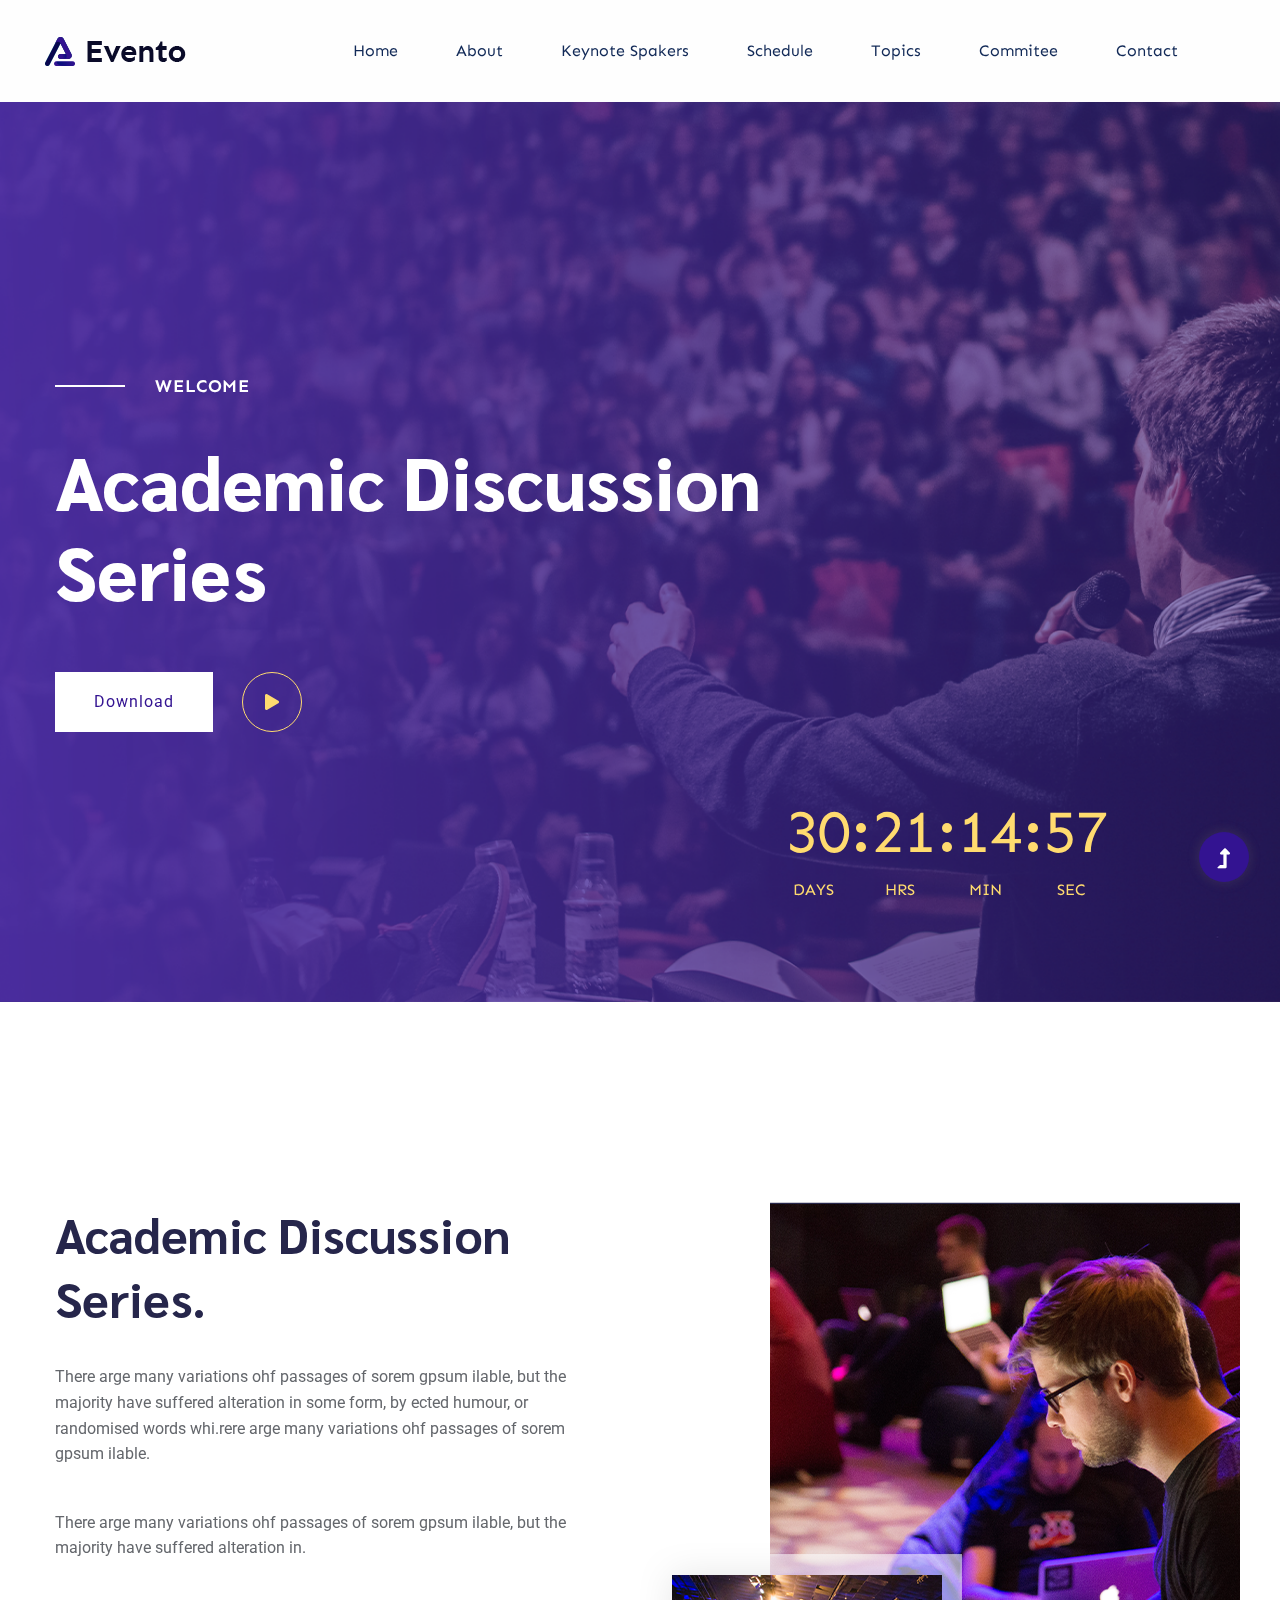
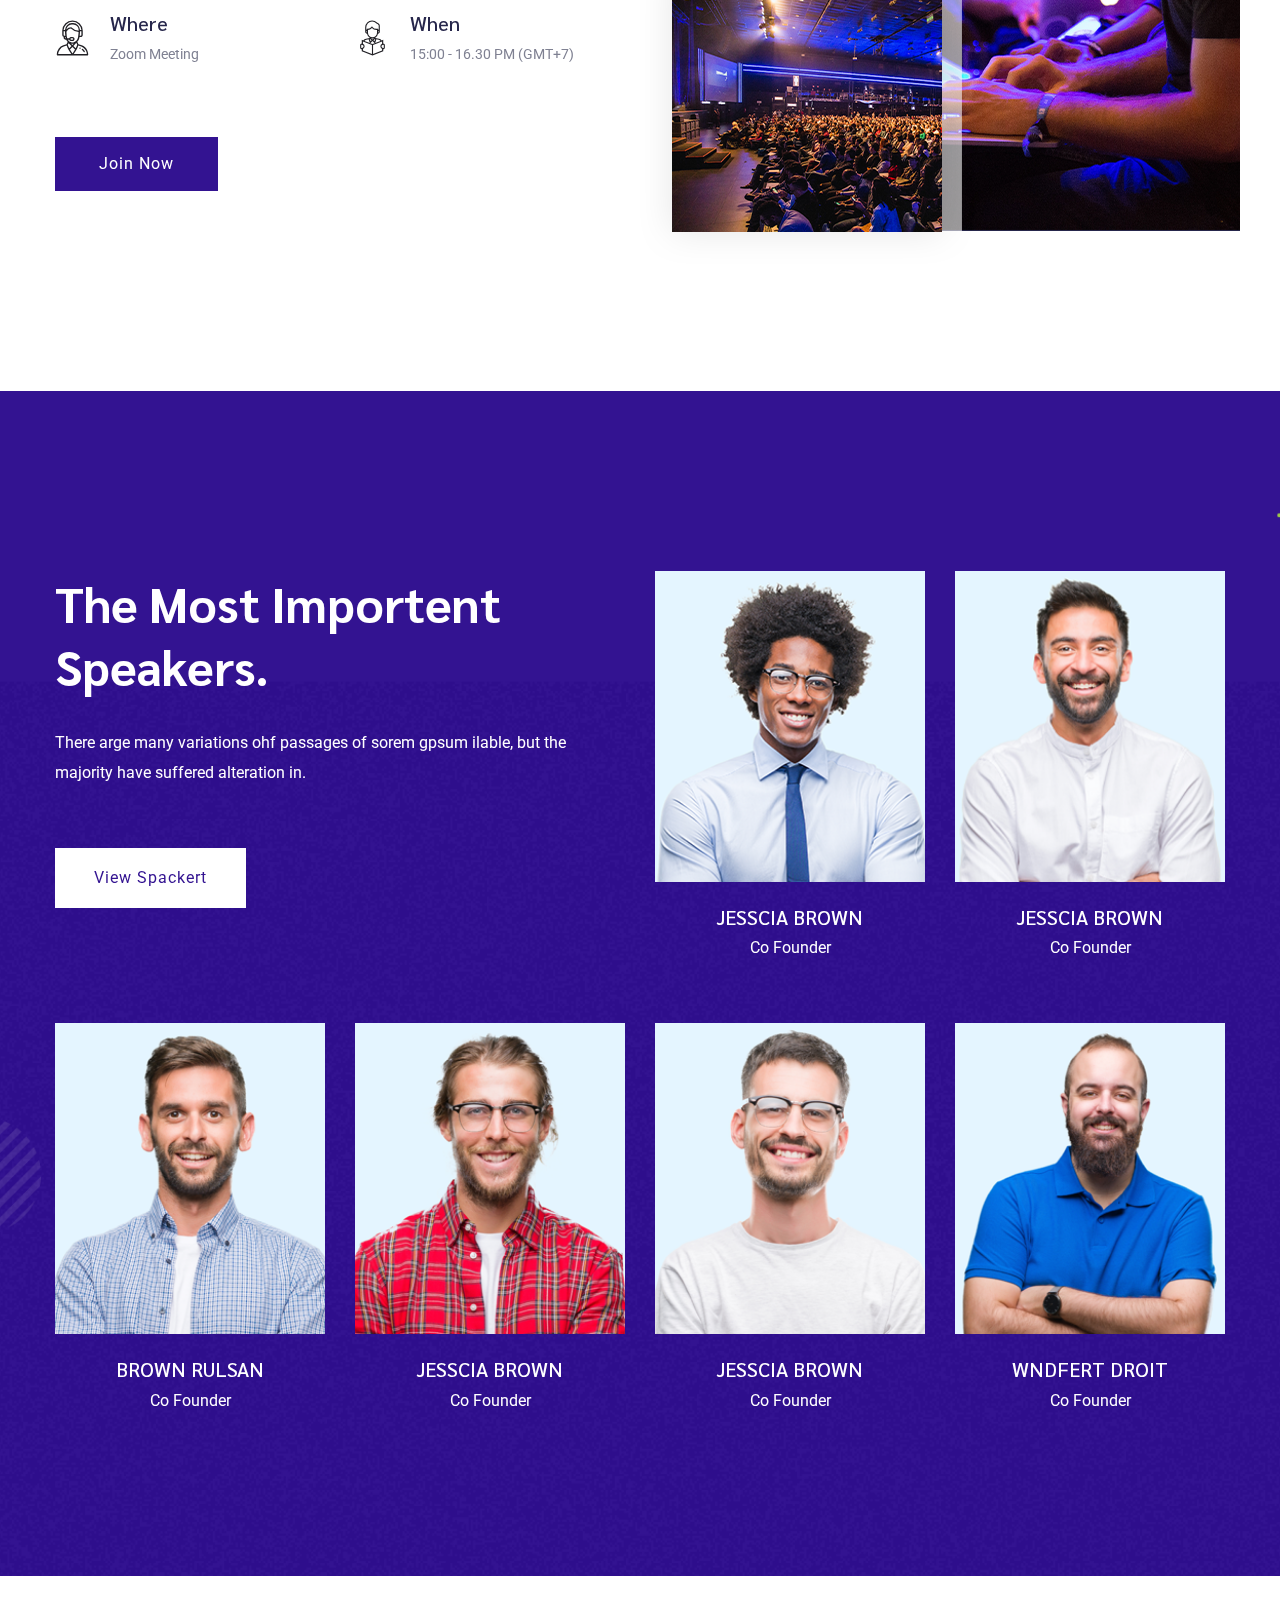
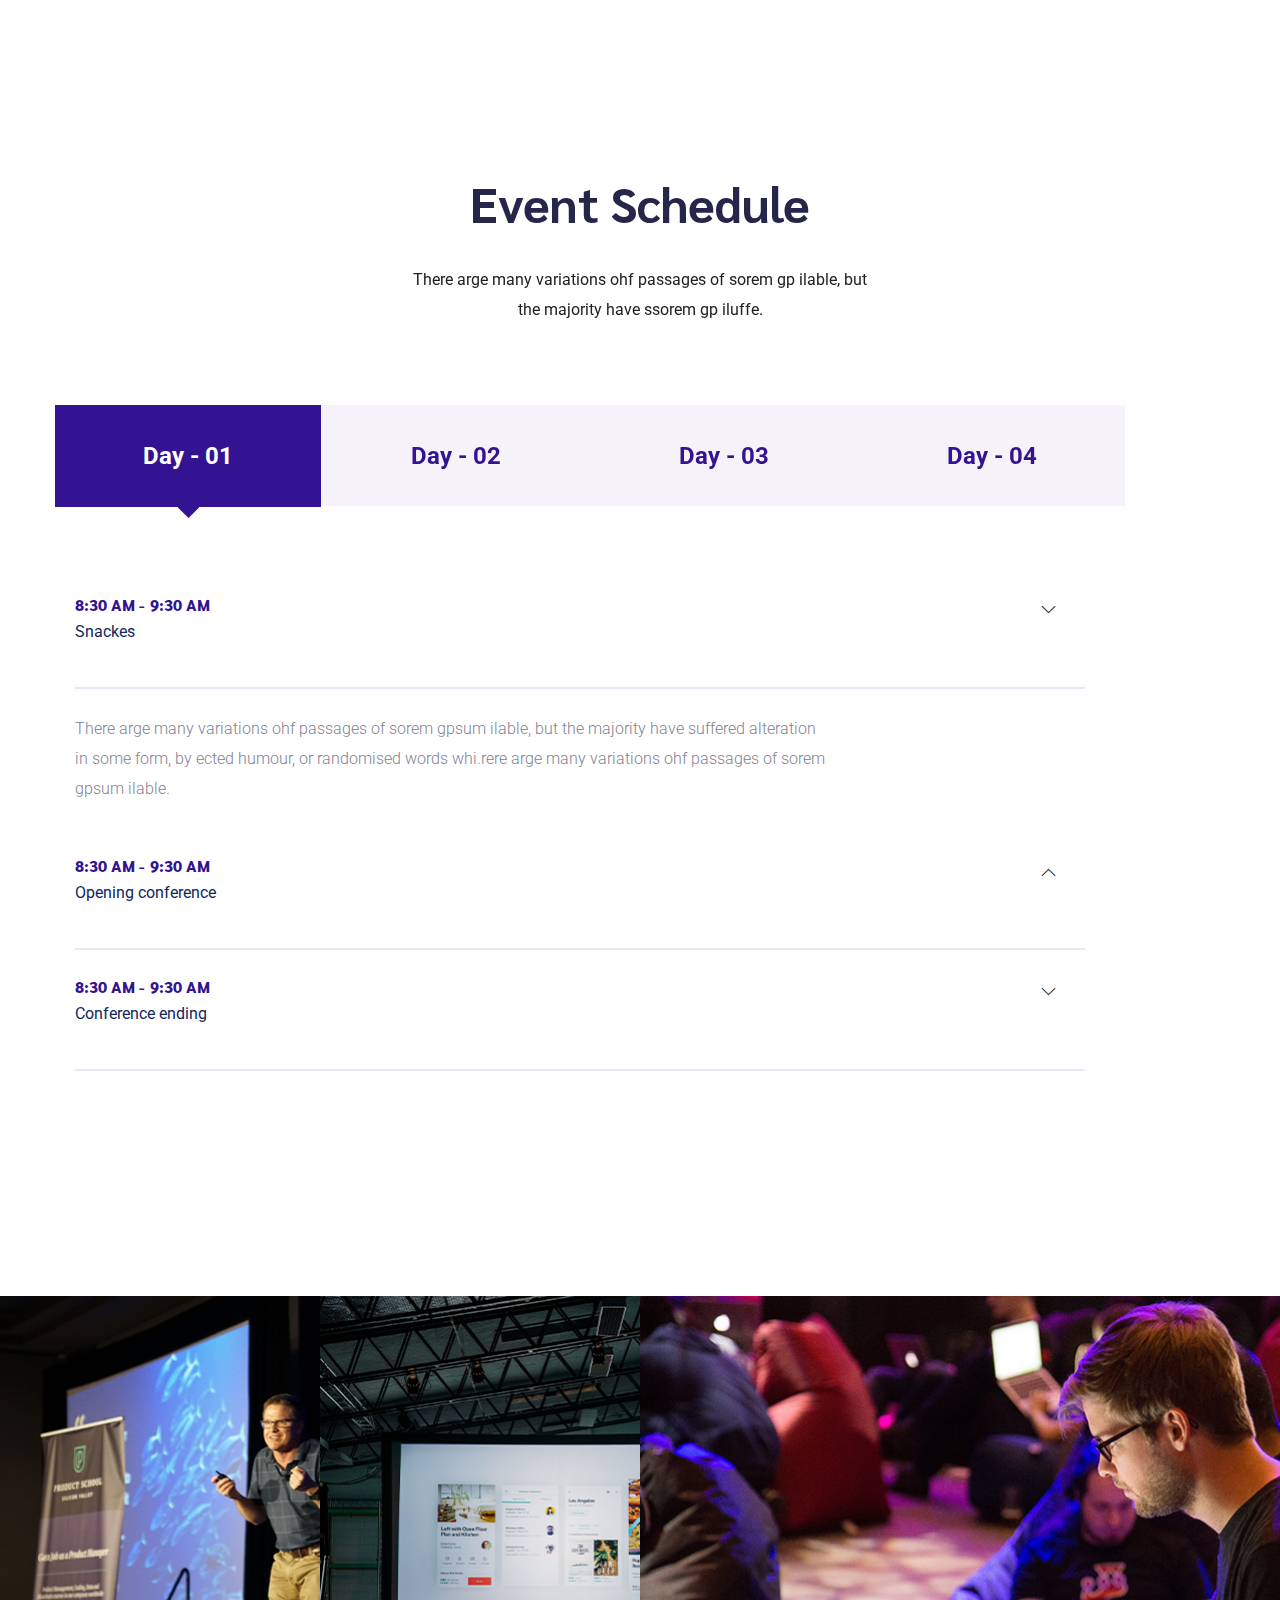
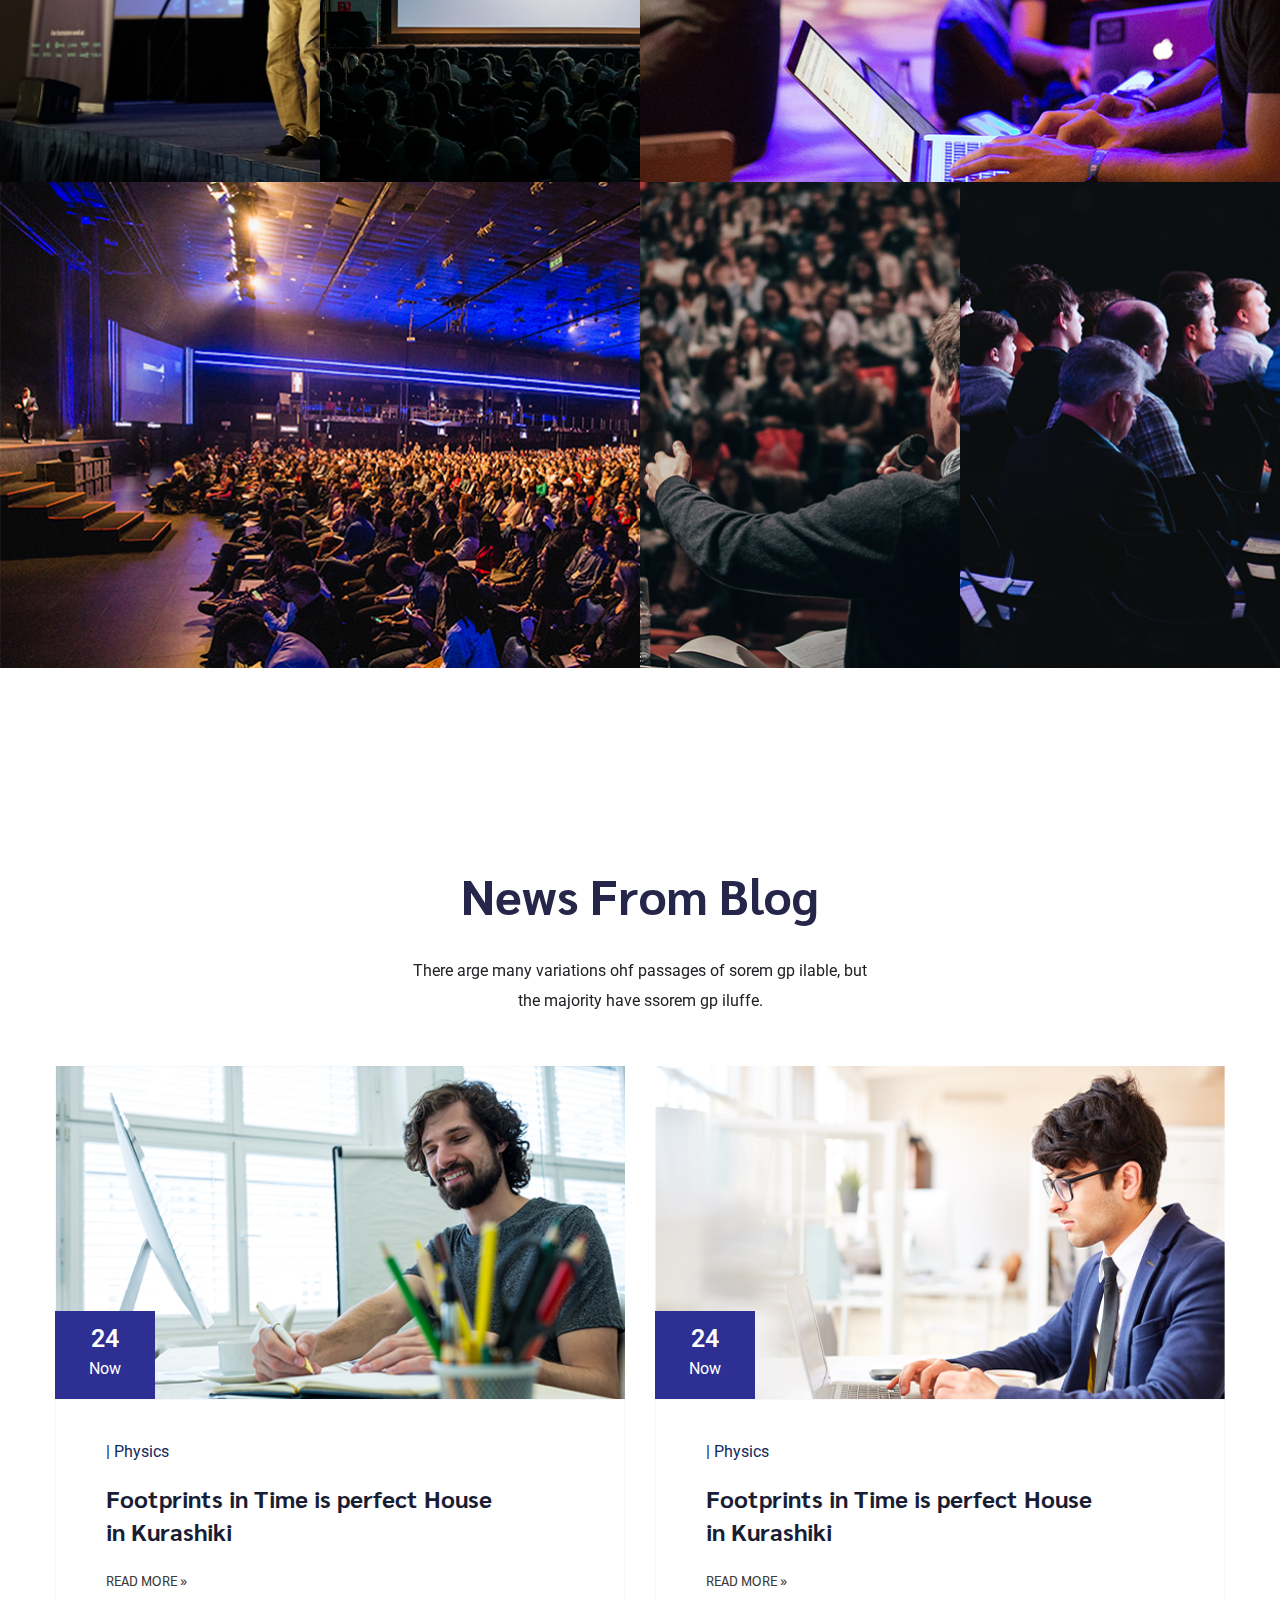
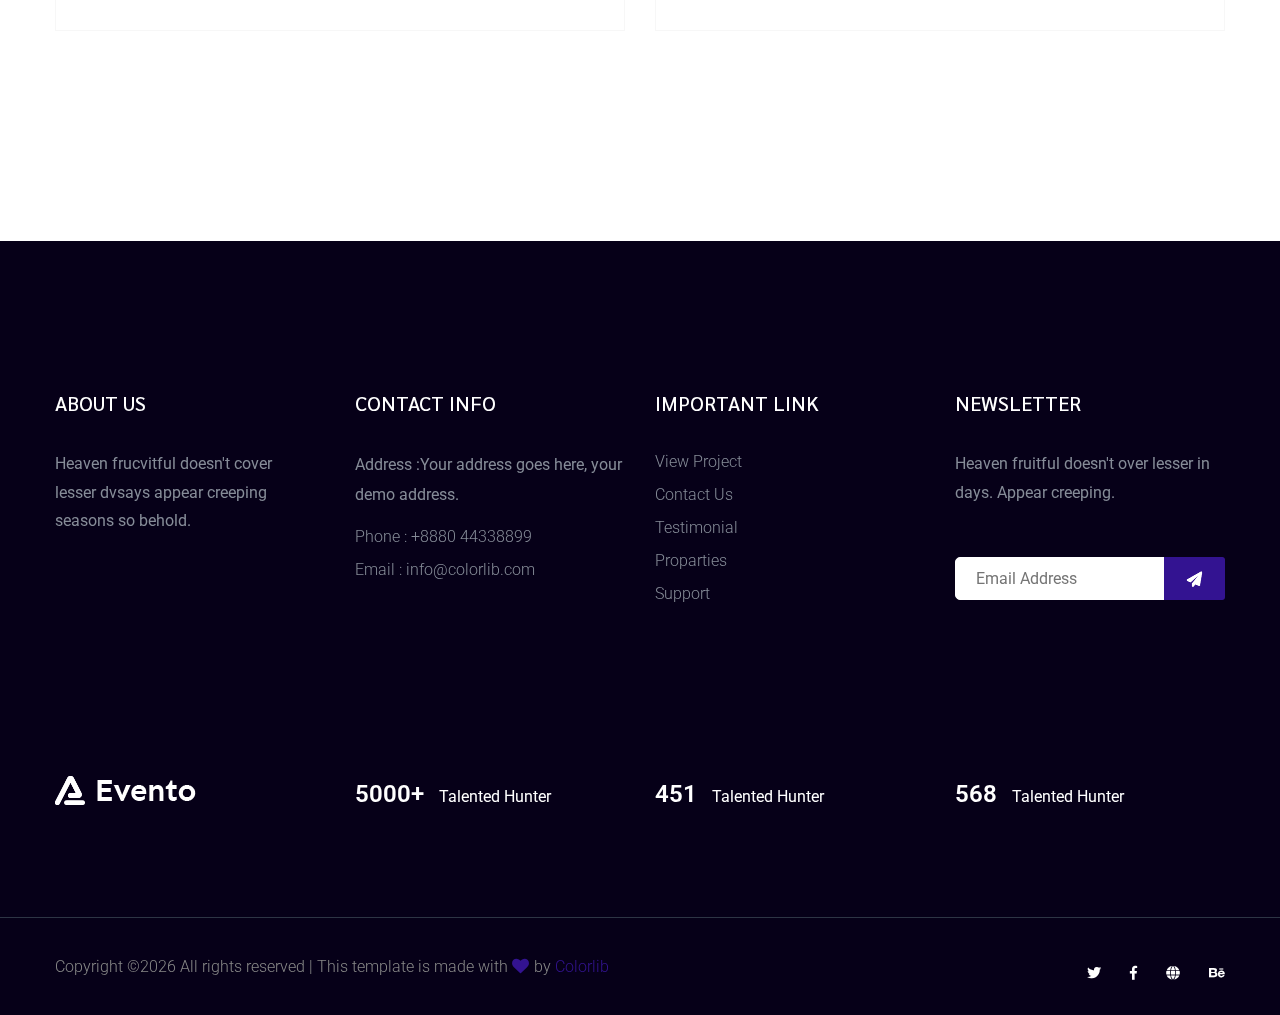
==== commit 20447b03: "fixing minor" ====
--- a/index.html
+++ b/index.html
@@ -167,7 +167,7 @@
                                 </div>
                                 <div class="caption">
                                     <h5>Where</h5>
-                                    <p>New York, United States</p>
+                                    <p>Zoom Meeting</p>
                                 </div>
                             </div>
                         </div>
@@ -178,12 +178,12 @@
                                 </div>
                                 <div class="caption">
                                     <h5>When</h5>
-                                    <p>Jan. 21. 2021</p>
-                                </div>
-                            </div>
-                        </div>
-                    </div>
-                    <a href="#" class="btn mt-50">Get Your Ticket</a>
+                                    <p>15:00 - 16.30 PM (GMT+7)</p>
+                                </div>
+                            </div>
+                        </div>
+                    </div>
+                    <a href="http://s.id/ADSUNY2021" class="btn mt-50">Join Now</a>
                 </div>
                 <div class="col-lg-6 col-md-12">
                     <!-- about-img -->
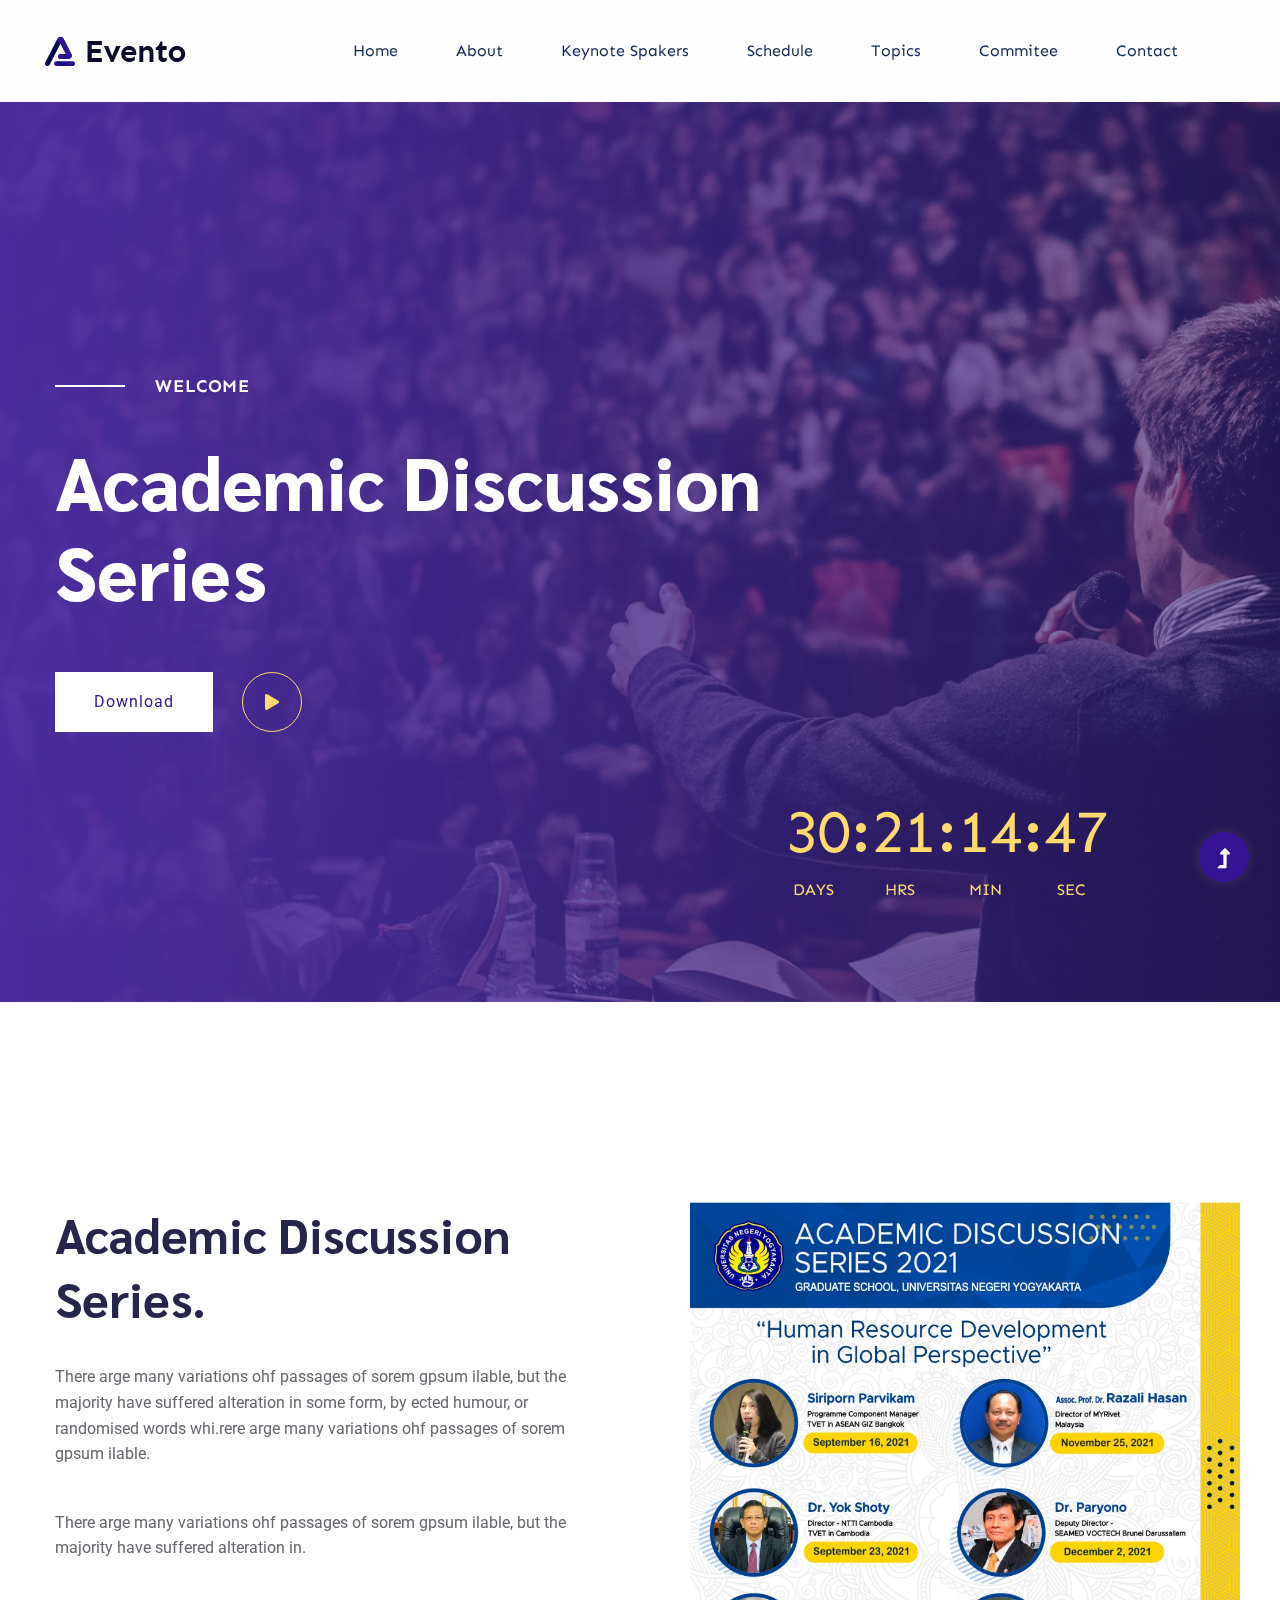
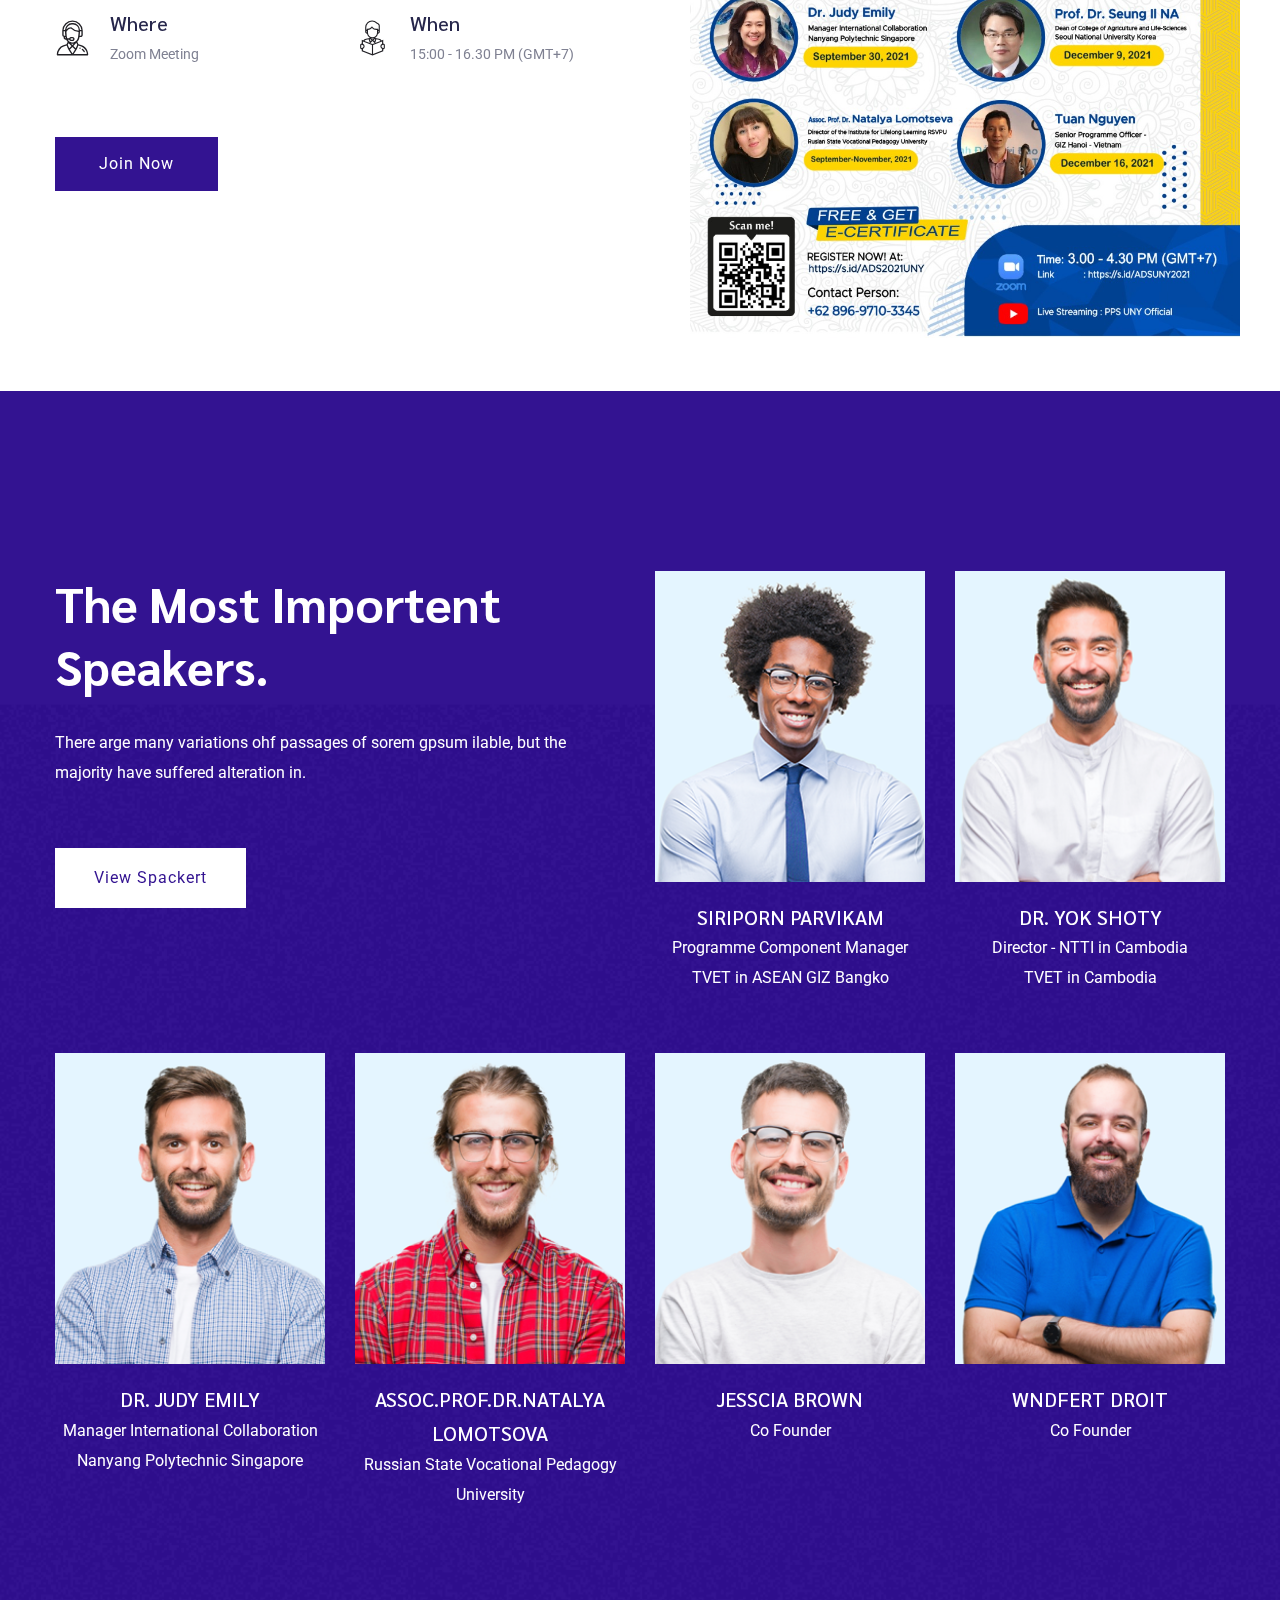
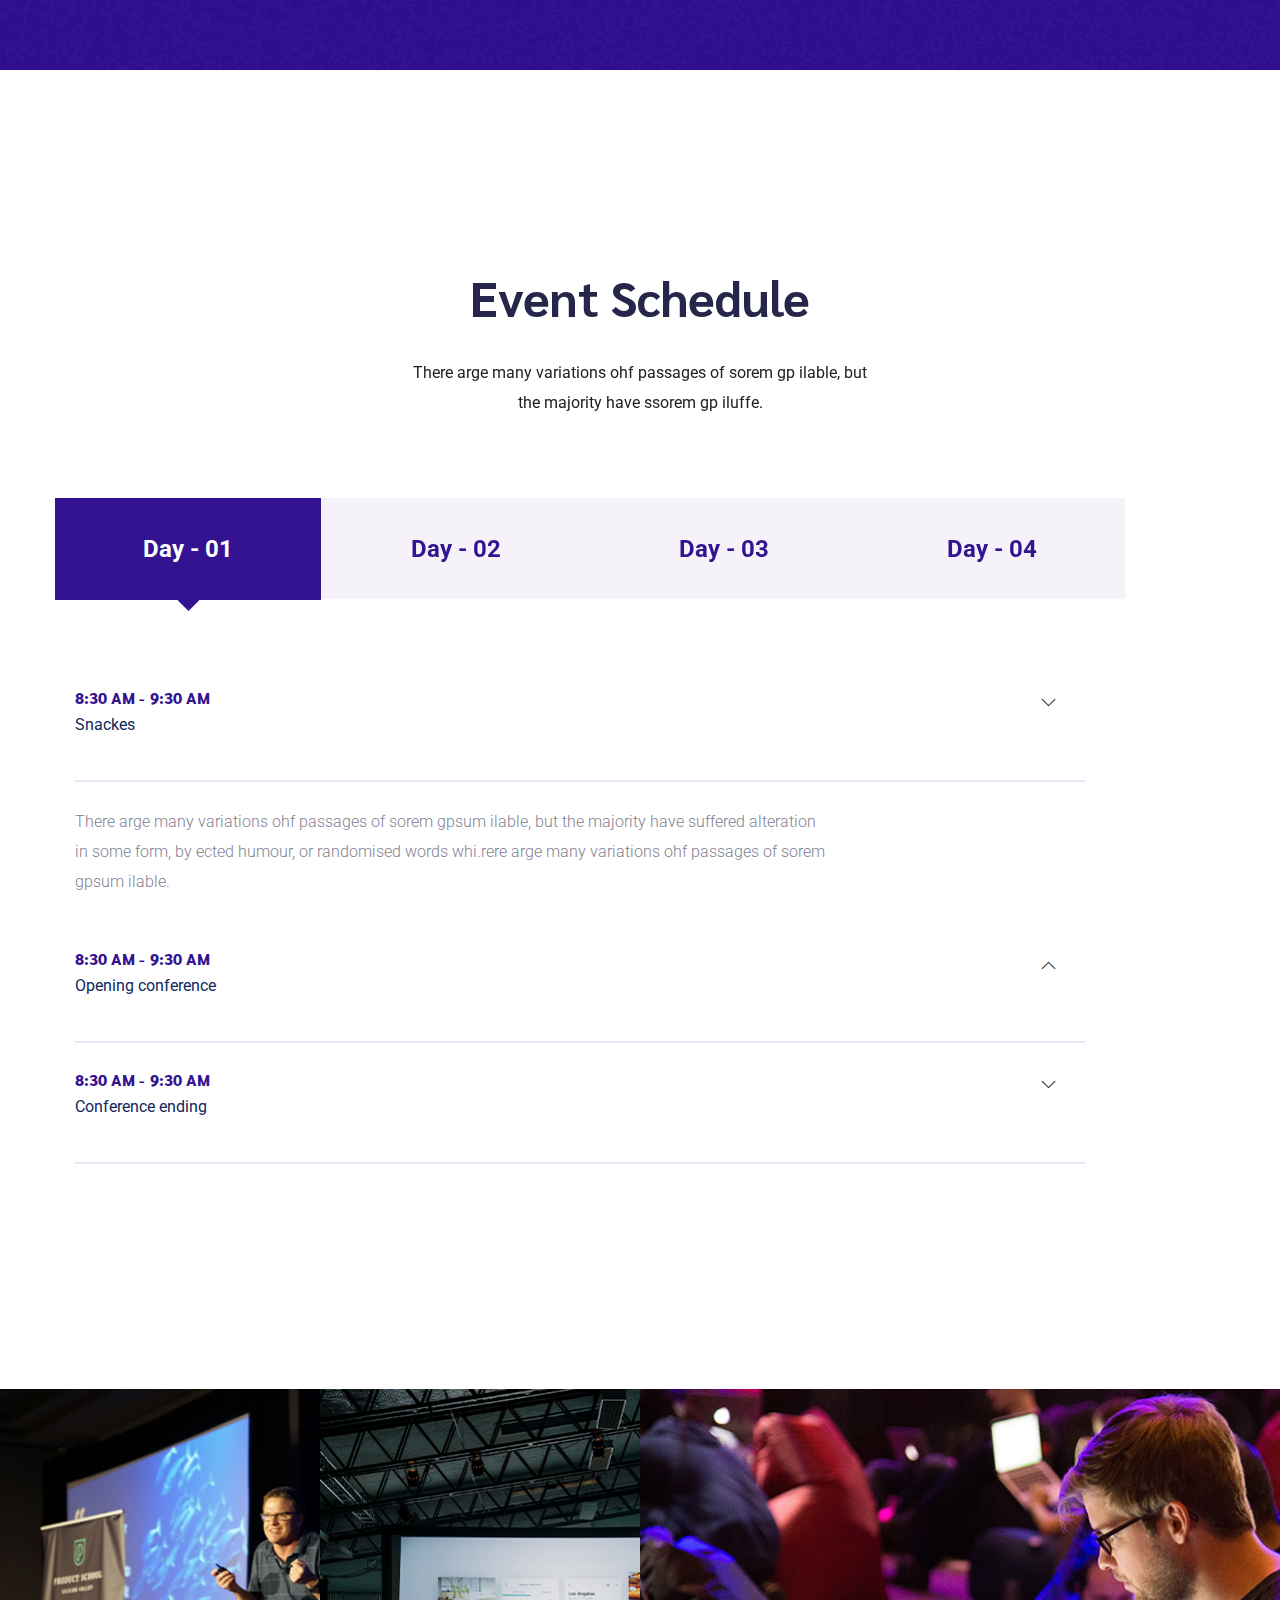
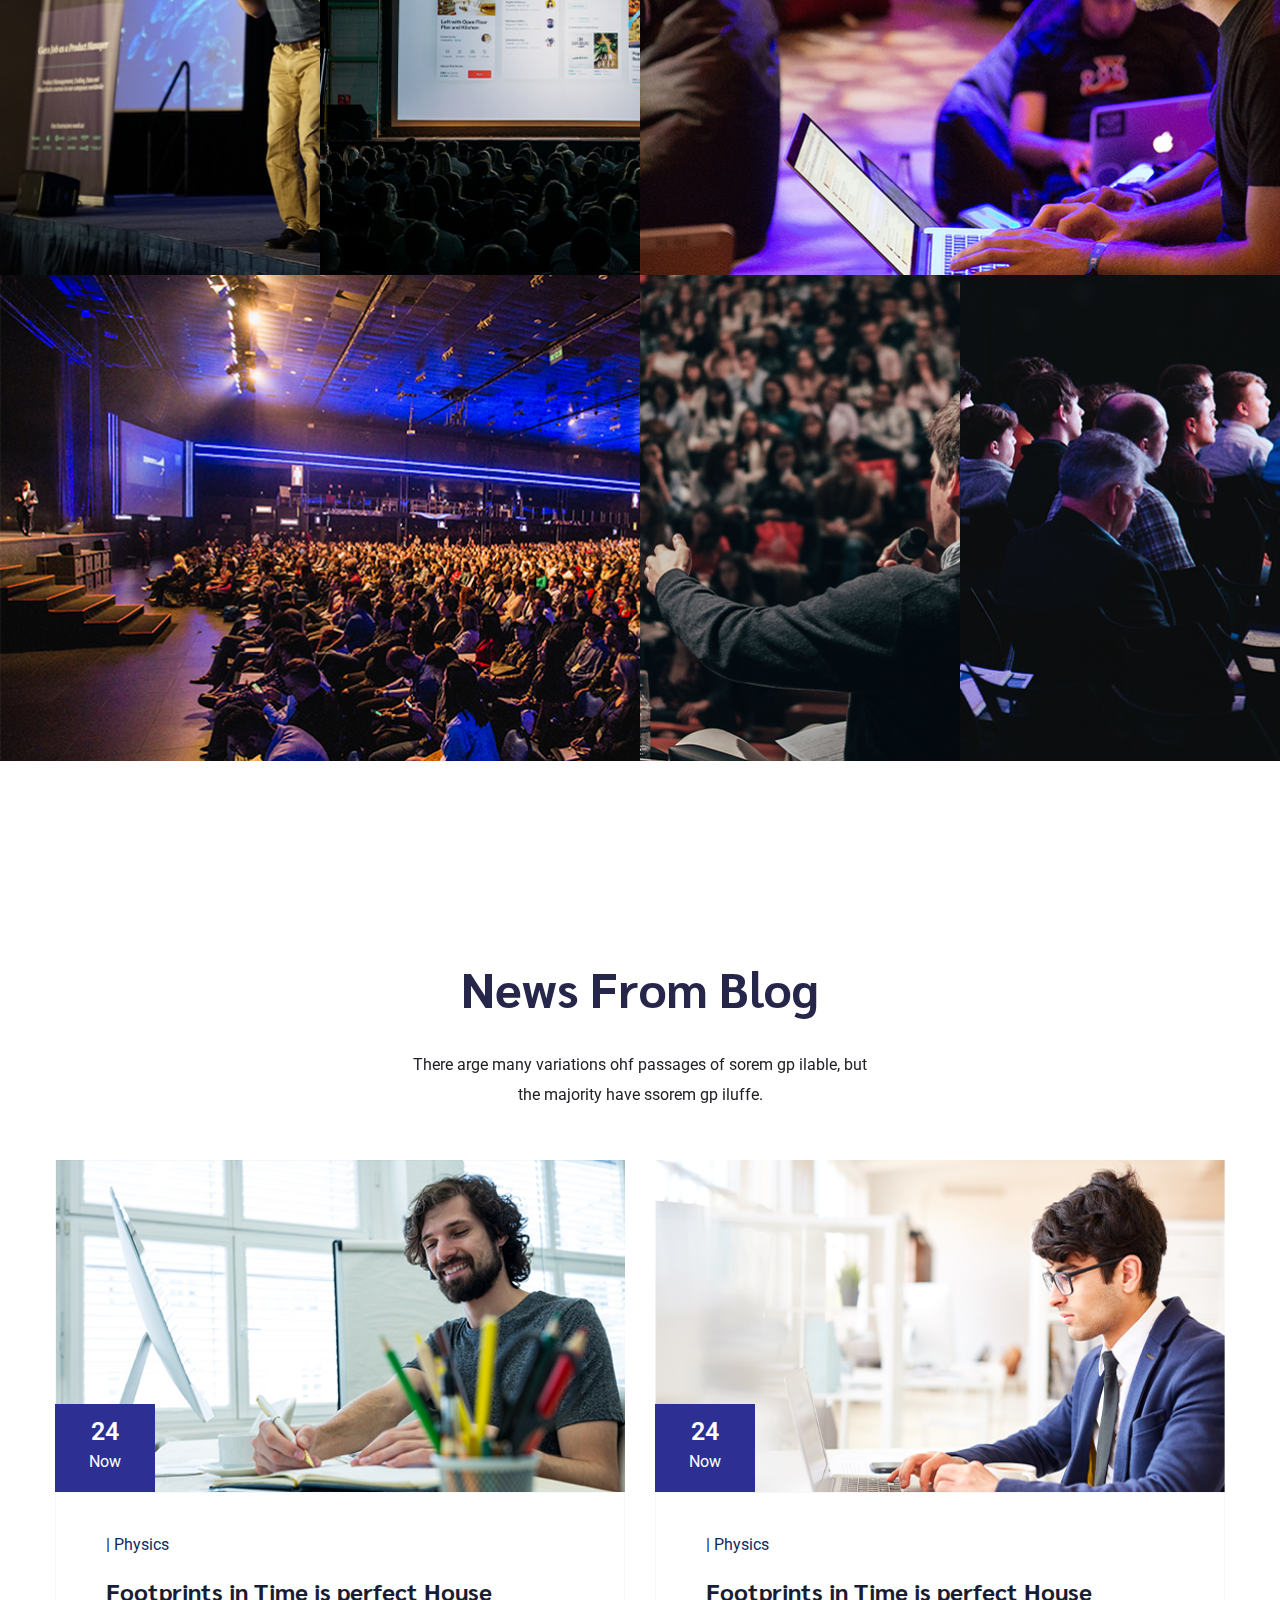
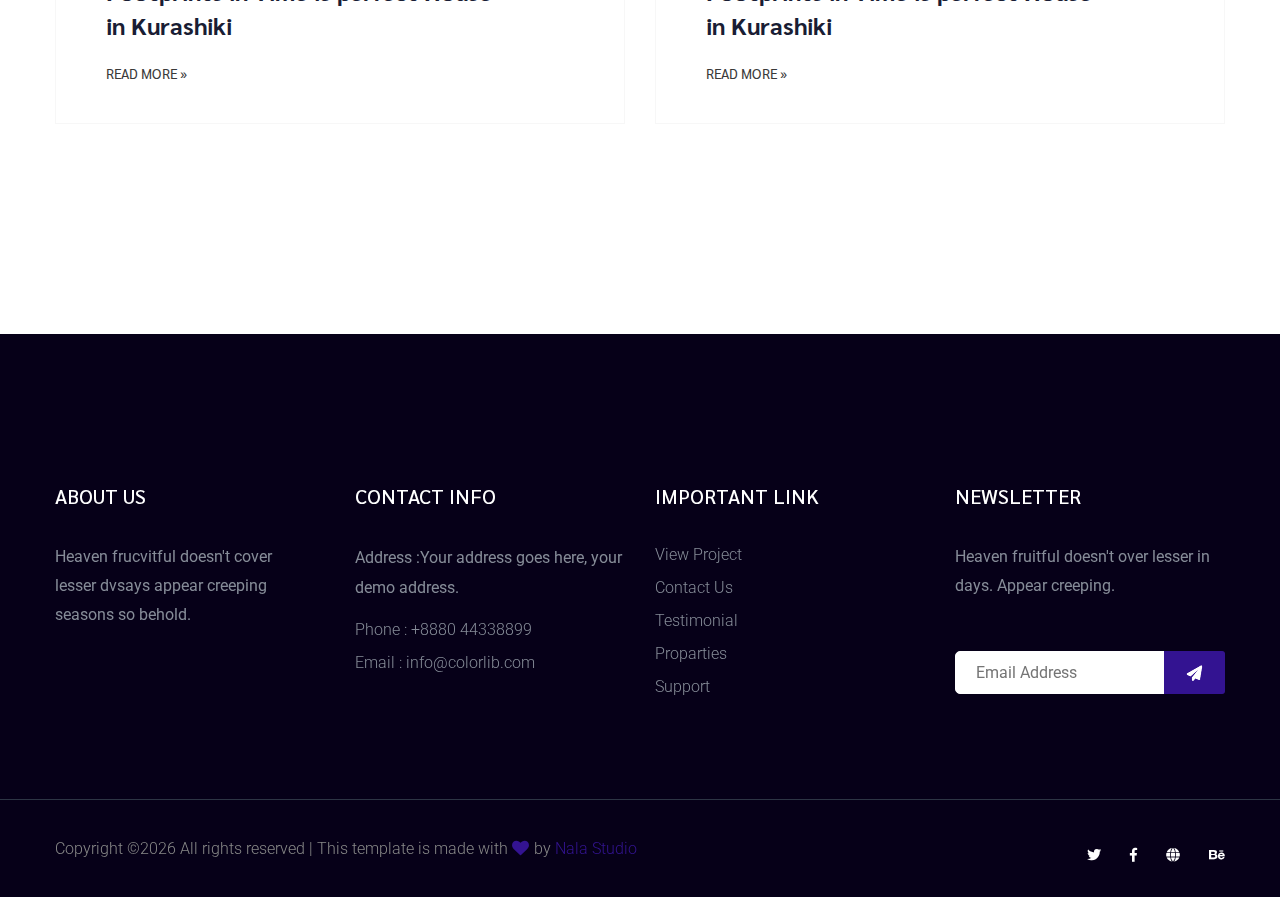
==== commit aea3c6f3: "adding leaflet" ====
--- a/index.html
+++ b/index.html
@@ -188,11 +188,9 @@
                 <div class="col-lg-6 col-md-12">
                     <!-- about-img -->
                     <div class="about-img ">
-                        <div class="about-font-img d-none d-lg-block">
-                            <img src="assets/img/gallery/about2.png" alt="">
-                        </div>
+                        
                         <div class="about-back-img ">
-                            <img src="assets/img/gallery/about1.png" alt="">
+                            <img src="assets/img/elements/leaflet.jpeg" alt="" width="550px">
                         </div>
                     </div>
                 </div>
@@ -224,8 +222,8 @@
                             </ul>
                         </div>
                         <div class="team-caption">
-                            <h3><a href="#">Jesscia brown</a></h3>
-                            <p> Co Founder</p>
+                            <h3><a href="#">Siriporn Parvikam</a></h3>
+                            <p> Programme Component Manager<br>TVET in ASEAN GIZ Bangko</p>
                         </div>
                     </div>
                 </div>
@@ -241,8 +239,8 @@
                             </ul>
                         </div>
                         <div class="team-caption">
-                            <h3><a href="#">Jesscia brown</a></h3>
-                            <p> Co Founder</p>
+                            <h3><a href="#">Dr. Yok Shoty</a></h3>
+                            <p> Director - NTTI in Cambodia <br>TVET in Cambodia</p>
                         </div>
                     </div>
                 </div>
@@ -258,8 +256,8 @@
                             </ul>
                         </div>
                         <div class="team-caption">
-                            <h3><a href="#">brown Rulsan</a></h3>
-                            <p> Co Founder</p>
+                            <h3><a href="#">Dr. Judy Emily</a></h3>
+                            <p> Manager International Collaboration <br>Nanyang Polytechnic Singapore</p>
                         </div>
                     </div>
                 </div>
@@ -275,8 +273,8 @@
                             </ul>
                         </div>
                         <div class="team-caption">
-                            <h3><a href="#">Jesscia brown</a></h3>
-                            <p> Co Founder</p>
+                            <h3><a href="#">Assoc.Prof.Dr.Natalya Lomotsova</a></h3>
+                            <p>Russian State Vocational Pedagogy University</p>
                         </div>
                     </div>
                 </div>
@@ -770,33 +768,6 @@
                     </div>
                 </div>
                <!--  -->
-               <div class="row footer-wejed justify-content-between">
-                    <div class="col-xl-3 col-lg-3 col-md-4 col-sm-6">
-                        <!-- logo -->
-                        <div class="footer-logo mb-20">
-                        <a href="index.html"><img src="assets/img/logo/logo2_footer.png" alt=""></a>
-                        </div>
-                    </div>
-                    <div class="col-xl-3 col-lg-3 col-md-4 col-sm-5">
-                    <div class="footer-tittle-bottom">
-                        <span>5000+</span>
-                        <p>Talented Hunter</p>
-                    </div>
-                    </div>
-                    <div class="col-xl-3 col-lg-3 col-md-4 col-sm-5">
-                        <div class="footer-tittle-bottom">
-                            <span>451</span>
-                            <p>Talented Hunter</p>
-                        </div>
-                    </div>
-                    <div class="col-xl-3 col-lg-3 col-md-4 col-sm-5">
-                        <!-- Footer Bottom Tittle -->
-                        <div class="footer-tittle-bottom">
-                            <span>568</span>
-                            <p>Talented Hunter</p>
-                        </div>
-                    </div>
-               </div>
             </div>
         </div>
         <!-- footer-bottom area -->
@@ -807,7 +778,7 @@
                          <div class="col-xl-10 col-lg-8 ">
                              <div class="footer-copy-right">
                                  <p><!-- Link back to Colorlib can't be removed. Template is licensed under CC BY 3.0. -->
-  Copyright &copy;<script>document.write(new Date().getFullYear());</script> All rights reserved | This template is made with <i class="fa fa-heart" aria-hidden="true"></i> by <a href="https://colorlib.com" target="_blank">Colorlib</a>
+  Copyright &copy;<script>document.write(new Date().getFullYear());</script> All rights reserved | This template is made with <i class="fa fa-heart" aria-hidden="true"></i> by <a href="#" target="_blank">Nala Studio</a>
   <!-- Link back to Colorlib can't be removed. Template is licensed under CC BY 3.0. --></p>
                              </div>
                          </div>
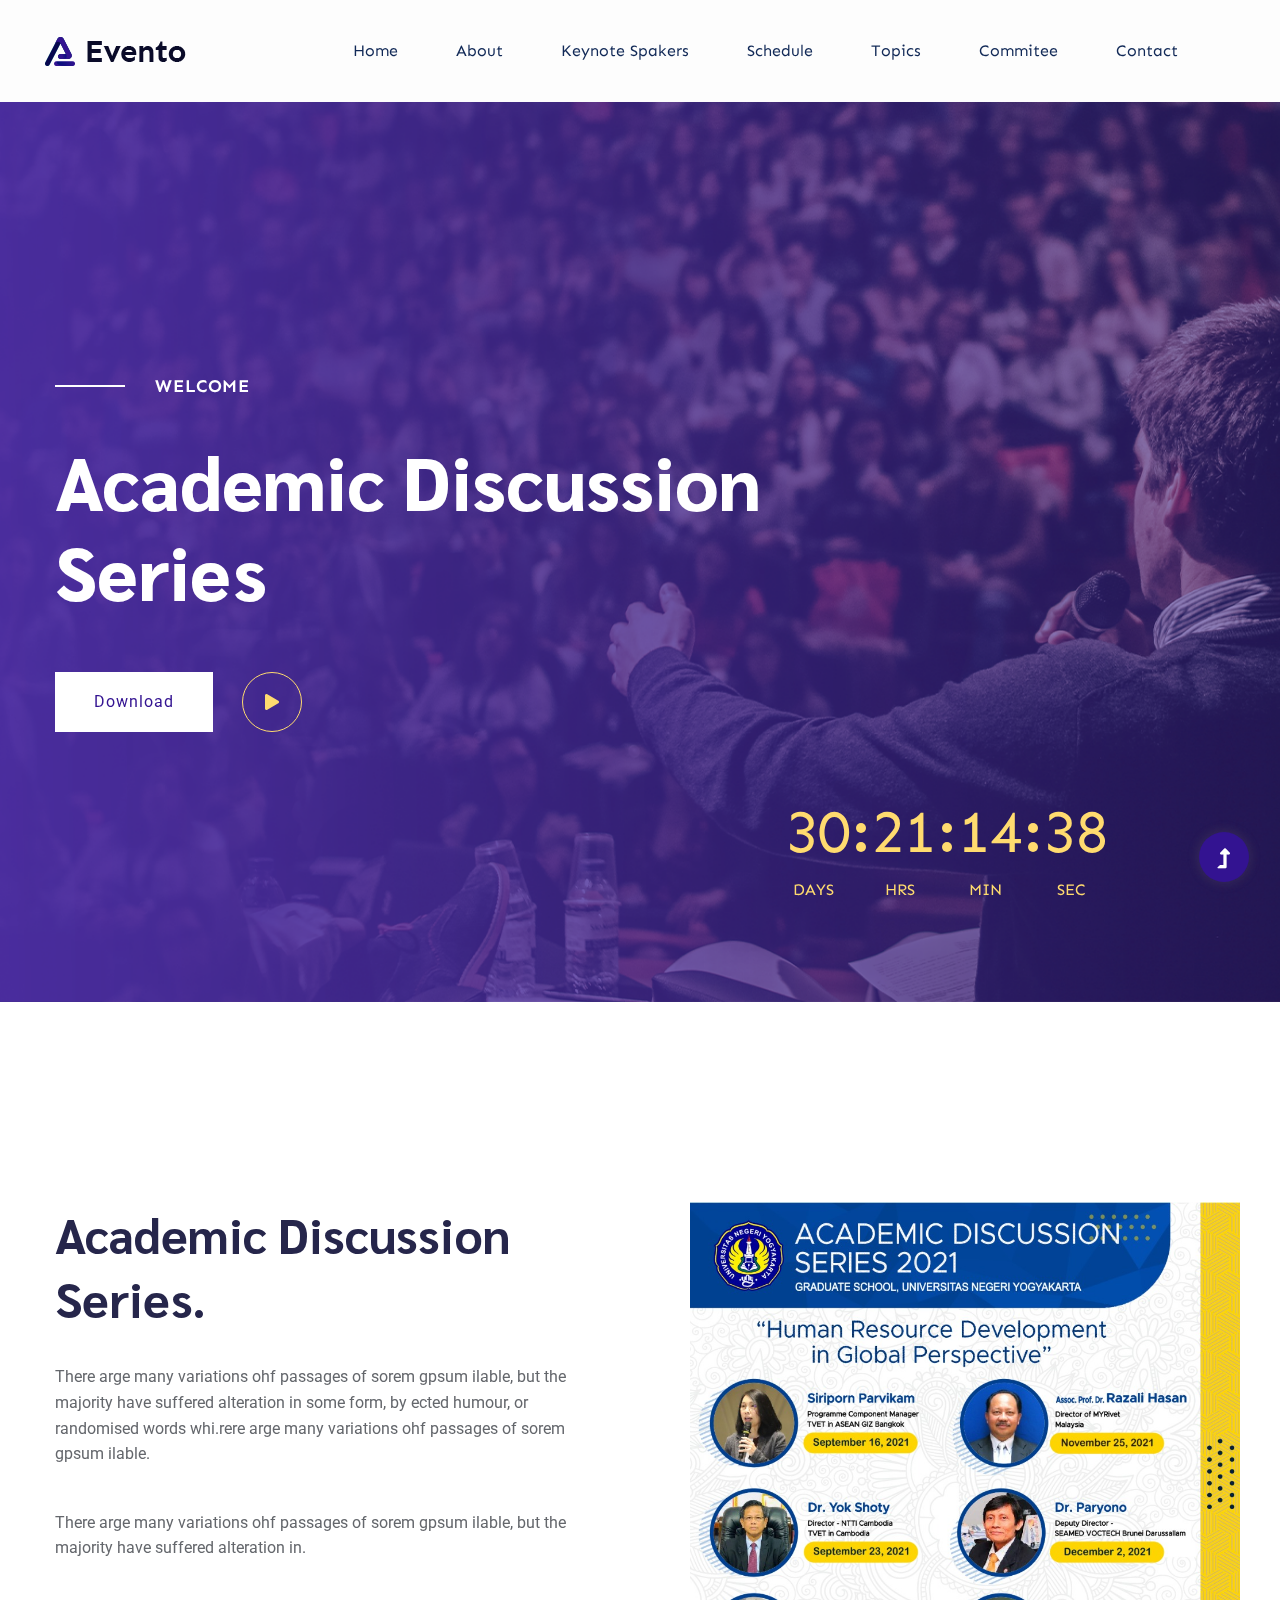
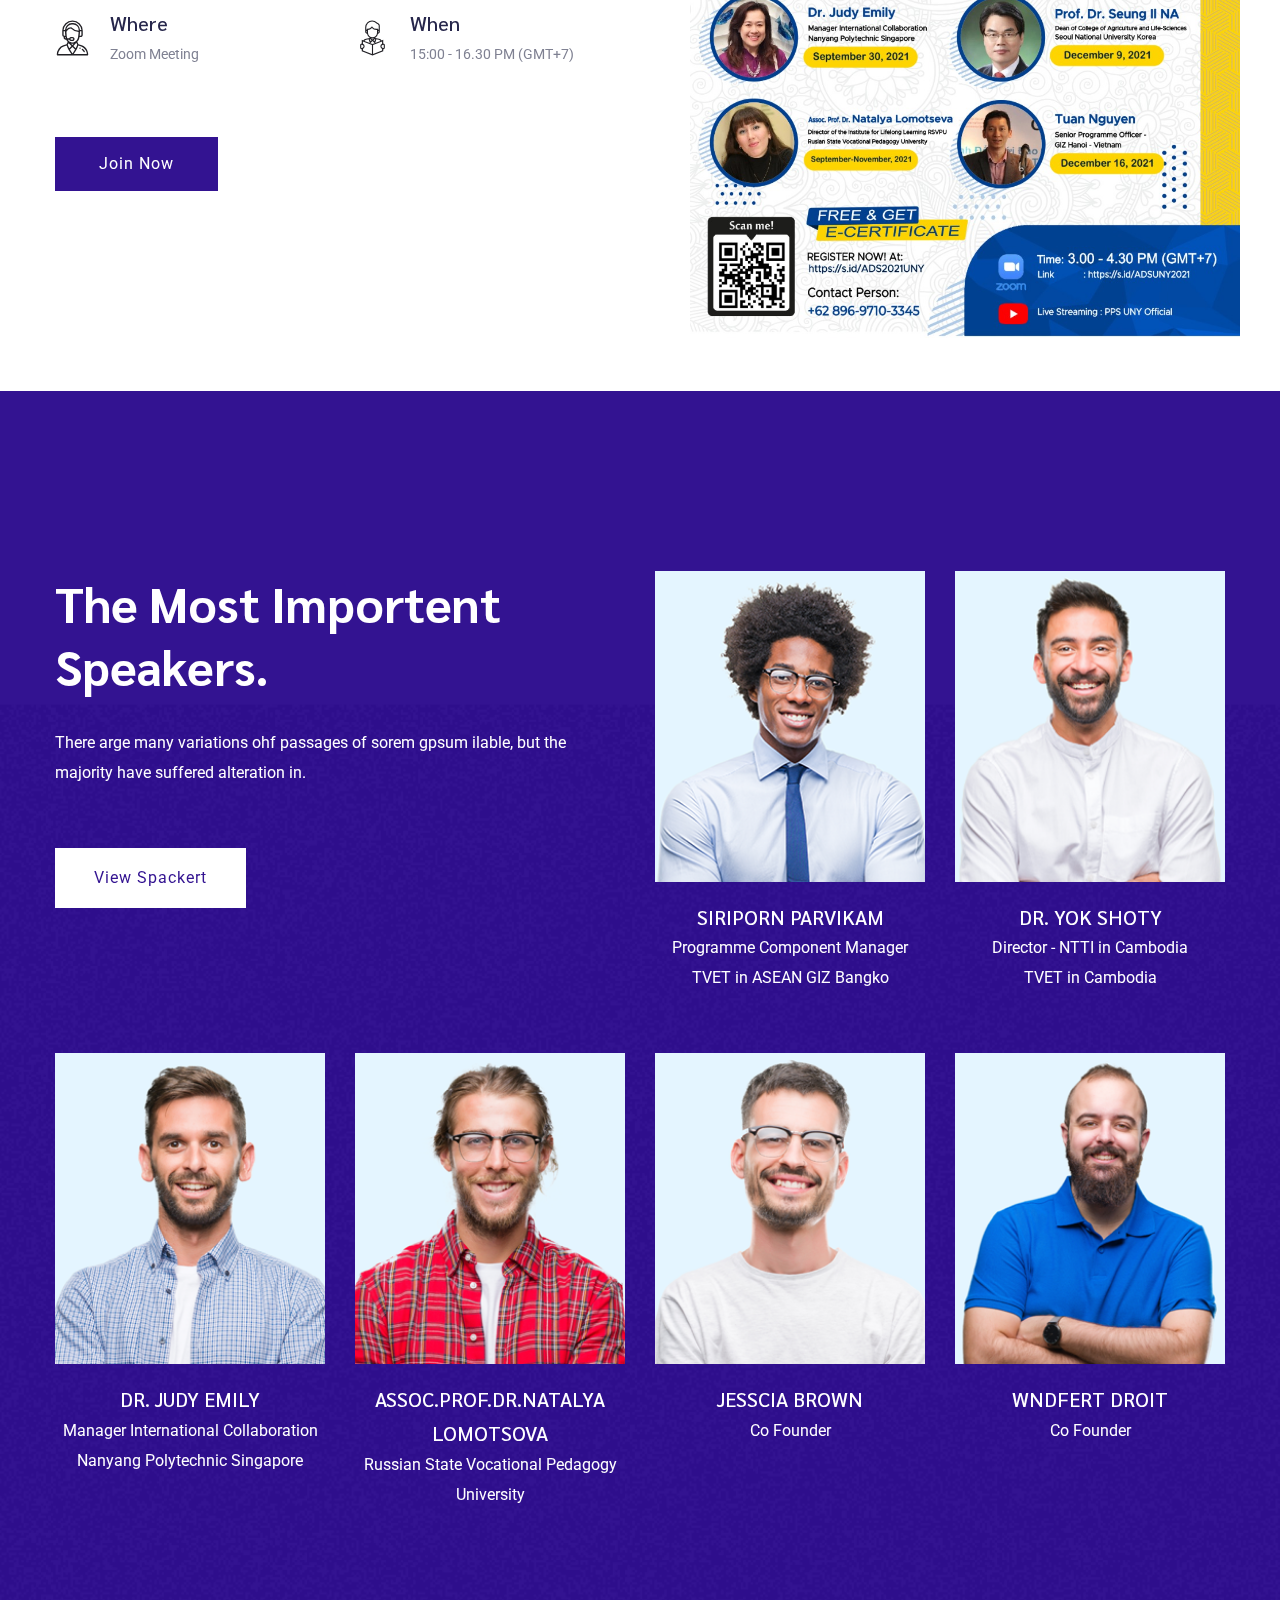
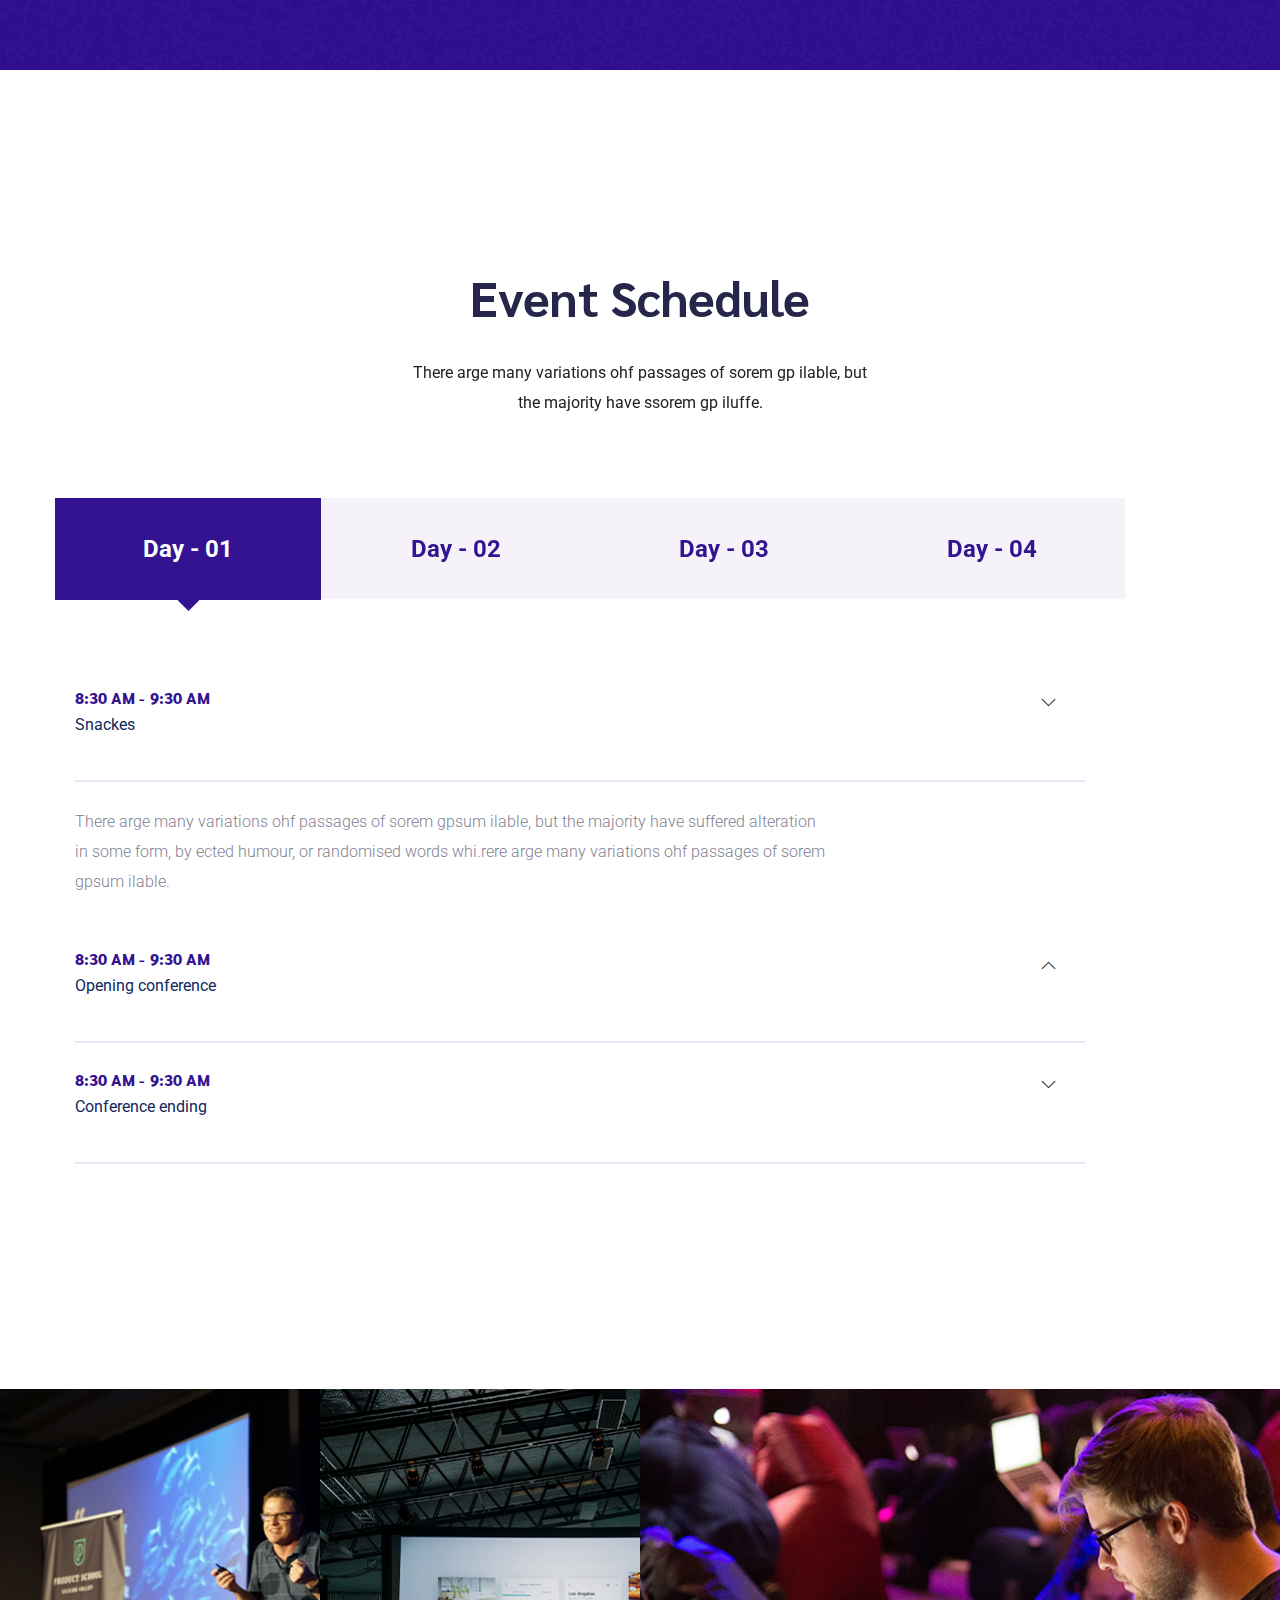
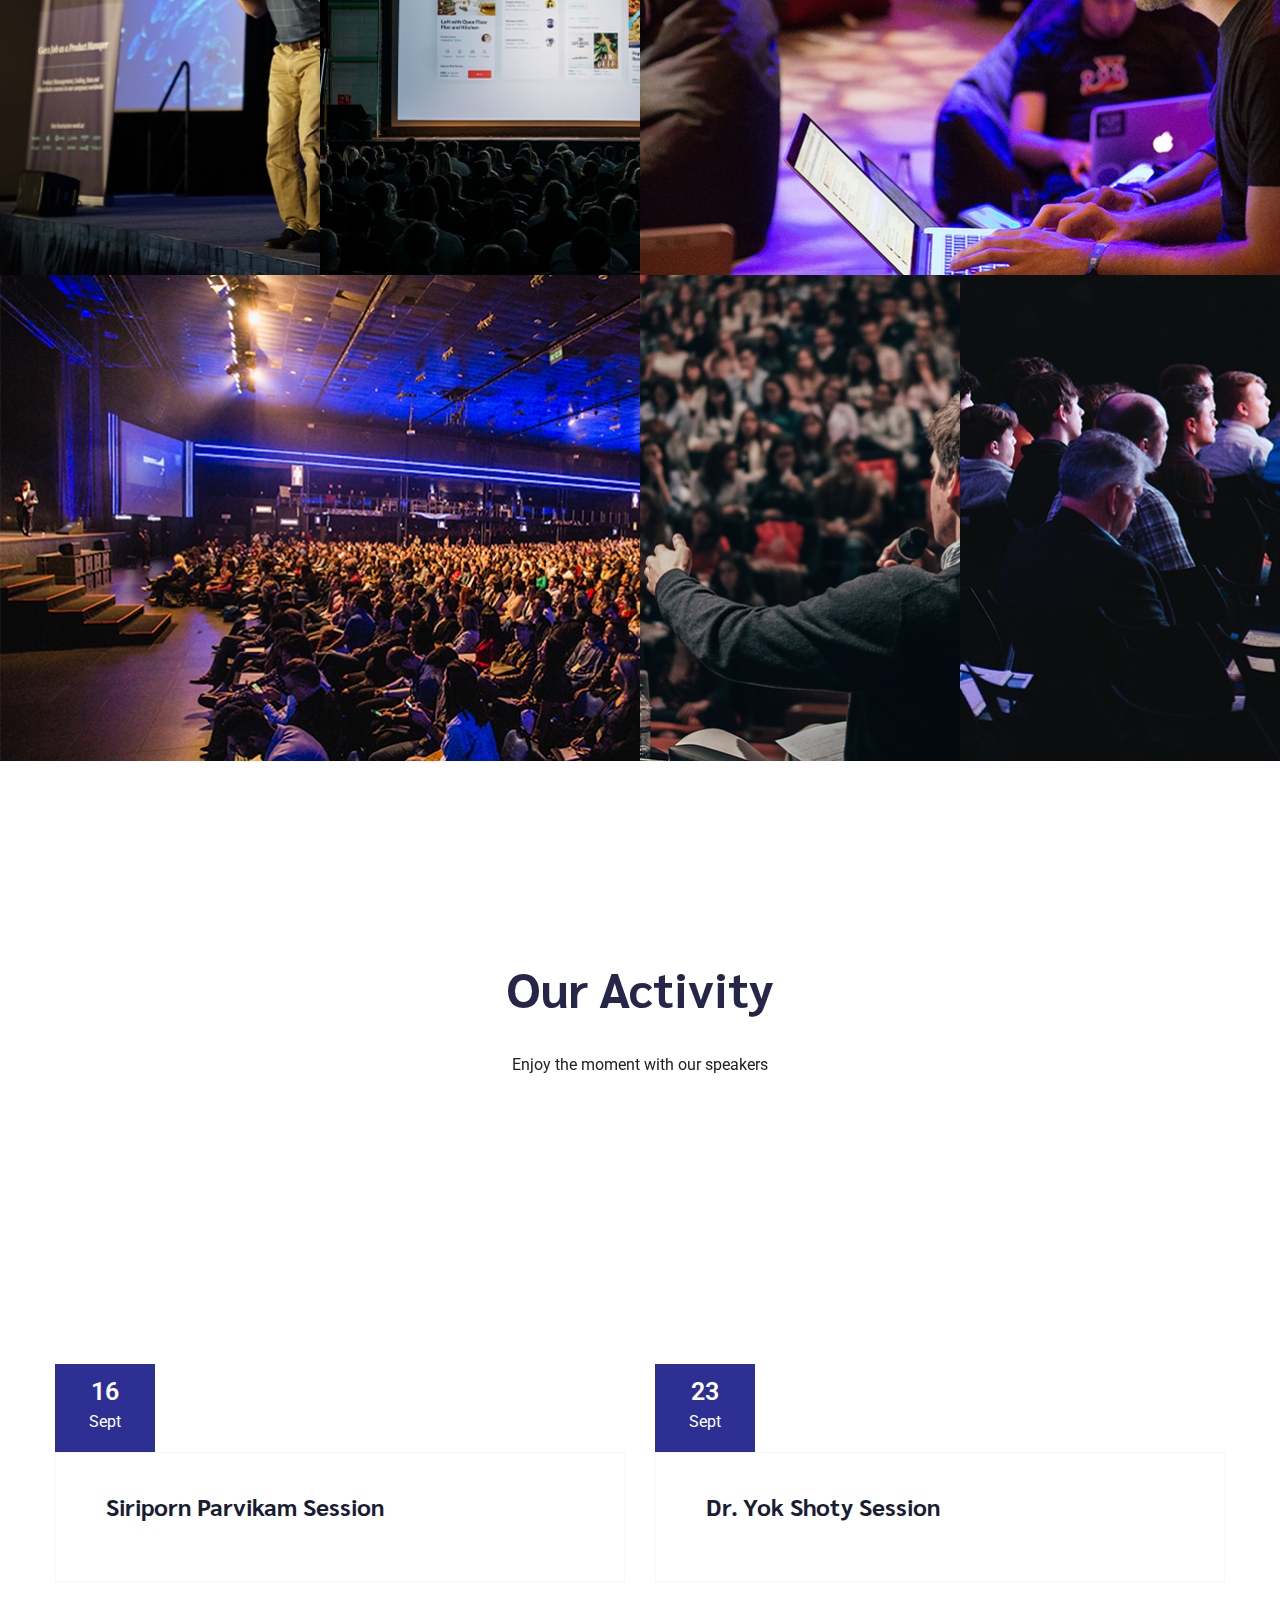
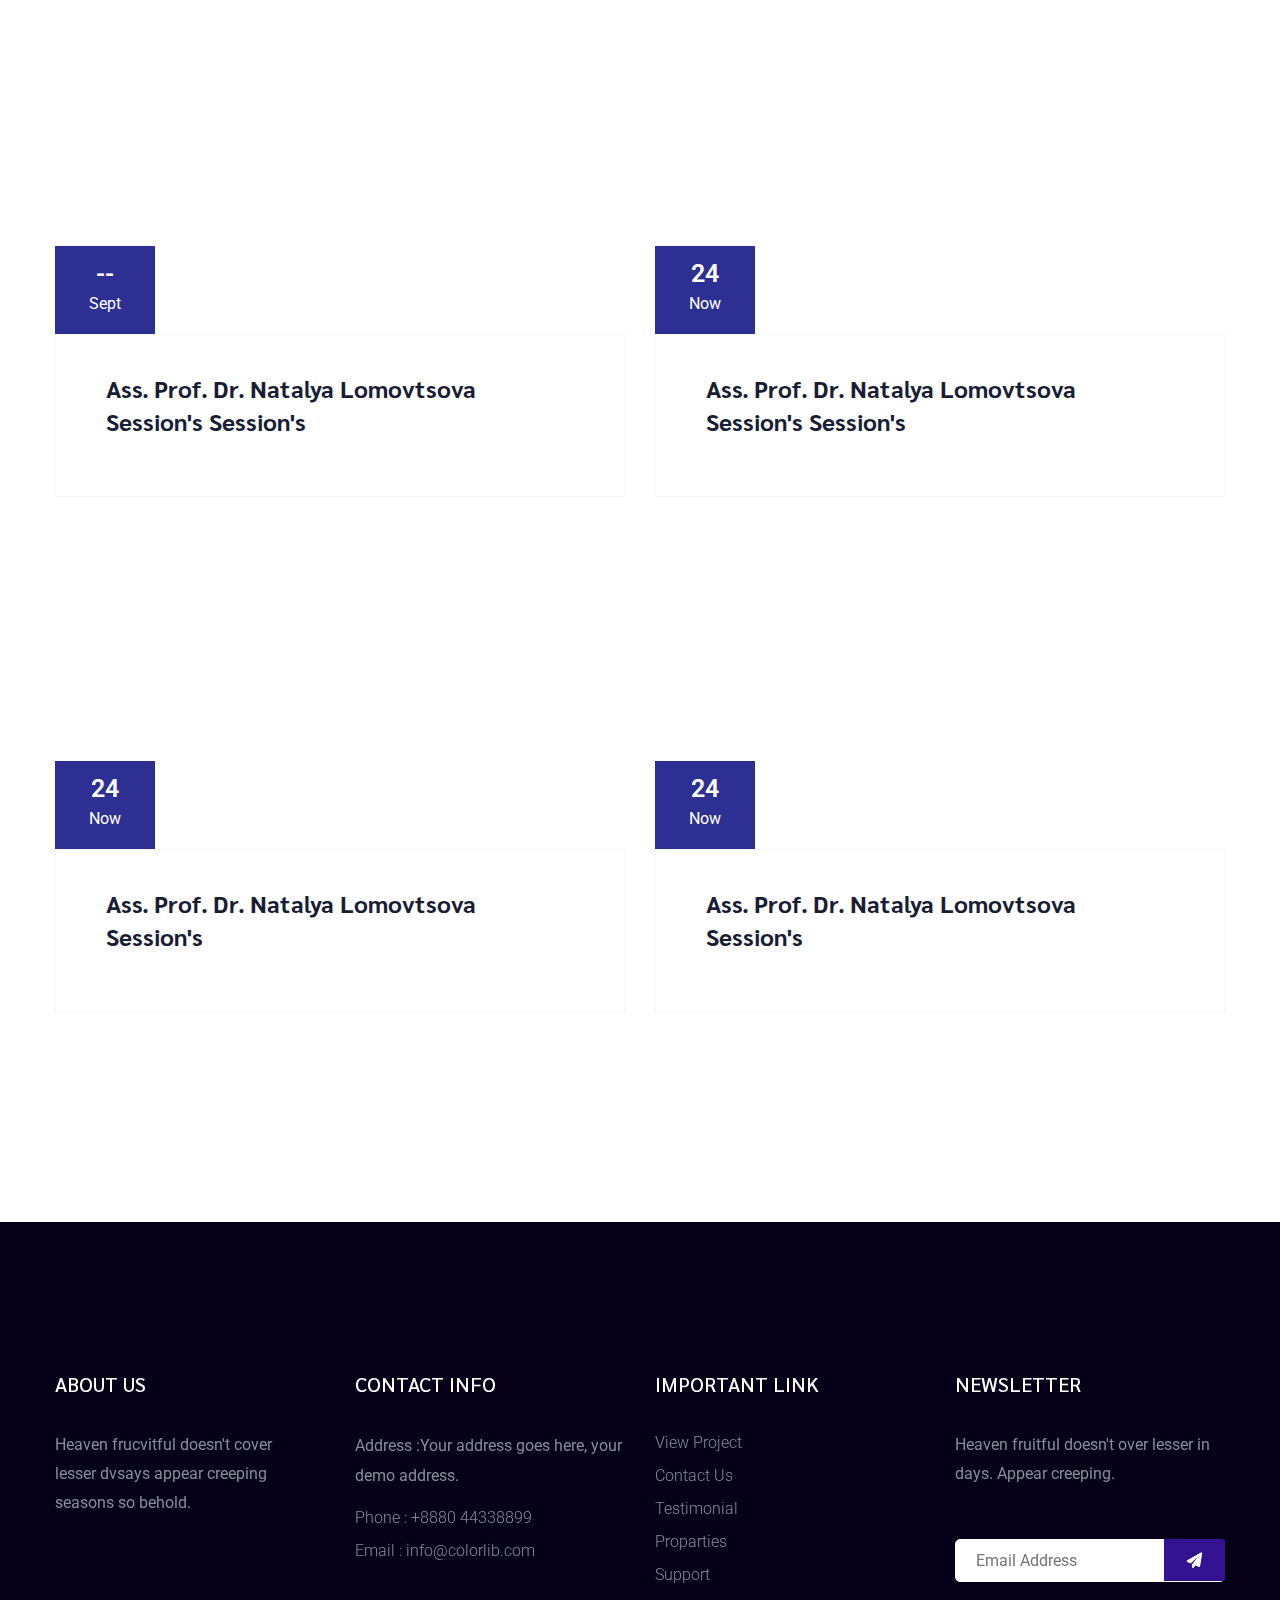
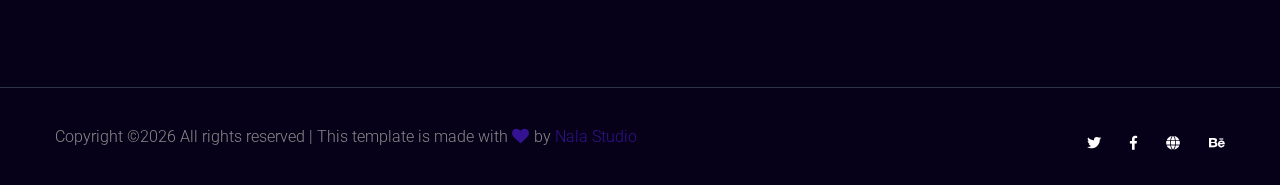
==== commit a714f945: "updating embed video" ====
--- a/index.html
+++ b/index.html
@@ -3,7 +3,7 @@
 <head>
     <meta charset="utf-8">
     <meta http-equiv="x-ua-compatible" content="ie=edge">
-    <title> Event HTML-5 Template </title>
+    <title> Academic Disscussion Series </title>
     <meta name="description" content="">
     <meta name="viewport" content="width=device-width, initial-scale=1">
     <link rel="manifest" href="site.webmanifest">
@@ -638,7 +638,7 @@
             </div>
         </div>
     </div>
-    <!-- gallery Products End -->   
+    <!-- gallery Products End -->
     <!--? Blog Area Start -->
     <section class="home-blog-area section-padding30">
         <div class="container">
@@ -646,8 +646,8 @@
             <div class="row justify-content-center">
                 <div class="col-lg-5 col-md-8">
                     <div class="section-tittle text-center mb-50">
-                        <h2>News From Blog</h2>
-                        <p>There arge many variations ohf passages of sorem gp ilable, but the majority have ssorem gp iluffe.</p>
+                        <h2>Our Activity</h2>
+                        <p>Enjoy the moment with our speakers</p>
                     </div>
                 </div>
             </div>
@@ -656,7 +656,60 @@
                     <div class="home-blog-single mb-30">
                         <div class="blog-img-cap">
                             <div class="blog-img">
-                                <img src="assets/img/gallery/home-blog1.png" alt="">
+                                <iframe width="560" height="315" src="https://www.youtube.com/embed/TE4f8fKpJRI" title="YouTube video player" frameborder="0" allow="accelerometer; autoplay; clipboard-write; encrypted-media; gyroscope; picture-in-picture" allowfullscreen></iframe>
+                                <!-- Blog date -->
+                                <div class="blog-date text-center">
+                                    <span>16</span>
+                                    <p>Sept</p>
+                                </div>
+                            </div>
+                            <div class="blog-cap">
+                                <h3><a href="blog_details.html">Siriporn Parvikam Session</a></h3>
+                            </div>
+                        </div>
+                    </div>
+                </div>
+                <div class="col-xl-6 col-lg-6 col-md-6">
+                    <div class="home-blog-single mb-30">
+                        <div class="blog-img-cap">
+                            <div class="blog-img">
+                                <iframe width="560" height="315" src="https://www.youtube.com/embed/reG1Z6N9E1I" title="YouTube video player" frameborder="0" allow="accelerometer; autoplay; clipboard-write; encrypted-media; gyroscope; picture-in-picture" allowfullscreen></iframe>
+                                <!-- Blog date -->
+                                <div class="blog-date text-center">
+                                    <span>23</span>
+                                    <p>Sept</p>
+                                </div>
+                            </div>
+                            <div class="blog-cap">
+                                <h3><a href="blog_details.html">Dr. Yok Shoty Session</a></h3>
+                            </div>
+                        </div>
+                    </div>
+                </div>
+            </div>
+            <div class="row">
+                <div class="col-xl-6 col-lg-6 col-md-6">
+                    <div class="home-blog-single mb-30">
+                        <div class="blog-img-cap">
+                            <div class="blog-img">
+                                <iframe width="560" height="315" src="https://www.youtube.com/embed/Y3SWizFwEXk" title="YouTube video player" frameborder="0" allow="accelerometer; autoplay; clipboard-write; encrypted-media; gyroscope; picture-in-picture" allowfullscreen></iframe>
+                                <!-- Blog date -->
+                                <div class="blog-date text-center">
+                                    <span>--</span>
+                                    <p>Sept</p>
+                                </div>
+                            </div>
+                            <div class="blog-cap">
+                                <h3><a href="blog_details.html">Ass. Prof. Dr. Natalya Lomovtsova Session's Session's</a></h3>
+                            </div>
+                        </div>
+                    </div>
+                </div>
+                <div class="col-xl-6 col-lg-6 col-md-6">
+                    <div class="home-blog-single mb-30">
+                        <div class="blog-img-cap">
+                            <div class="blog-img">
+                                <iframe width="560" height="315" src="https://www.youtube.com/embed/YYizTJFfrmQ" title="YouTube video player" frameborder="0" allow="accelerometer; autoplay; clipboard-write; encrypted-media; gyroscope; picture-in-picture" allowfullscreen></iframe>
                                 <!-- Blog date -->
                                 <div class="blog-date text-center">
                                     <span>24</span>
@@ -664,18 +717,19 @@
                                 </div>
                             </div>
                             <div class="blog-cap">
-                                <p>|   Physics</p>
-                                <h3><a href="blog_details.html">Footprints in Time is perfect House in Kurashiki</a></h3>
-                                <a href="blog_details.html" class="more-btn">Read more »</a>
-                            </div>
-                        </div>
-                    </div>
-                </div>
+                                <h3><a href="blog_details.html">Ass. Prof. Dr. Natalya Lomovtsova Session's Session's</a></h3>
+                            </div>
+                        </div>
+                    </div>
+                </div>
+            </div>
+
+            <div class="row">
                 <div class="col-xl-6 col-lg-6 col-md-6">
                     <div class="home-blog-single mb-30">
                         <div class="blog-img-cap">
                             <div class="blog-img">
-                                <img src="assets/img/gallery/home-blog2.png" alt="">
+                                <iframe width="560" height="315" src="https://www.youtube.com/embed/00QBIVwb6o8" title="YouTube video player" frameborder="0" allow="accelerometer; autoplay; clipboard-write; encrypted-media; gyroscope; picture-in-picture" allowfullscreen></iframe>
                                 <!-- Blog date -->
                                 <div class="blog-date text-center">
                                     <span>24</span>
@@ -683,17 +737,34 @@
                                 </div>
                             </div>
                             <div class="blog-cap">
-                                <p>|   Physics</p>
-                                <h3><a href="blog_details.html">Footprints in Time is perfect House in Kurashiki</a></h3>
-                                <a href="blog_details.html" class="more-btn">Read more »</a>
-                            </div>
-                        </div>
-                    </div>
-                </div>
-            </div>
+                                <h3><a href="blog_details.html">Ass. Prof. Dr. Natalya Lomovtsova Session's</a></h3>
+                            </div>
+                        </div>
+                    </div>
+                </div>
+                <div class="col-xl-6 col-lg-6 col-md-6">
+                    <div class="home-blog-single mb-30">
+                        <div class="blog-img-cap">
+                            <div class="blog-img">
+                                <iframe width="560" height="315" src="https://www.youtube.com/embed/9qG7nKwxKRE" title="YouTube video player" frameborder="0" allow="accelerometer; autoplay; clipboard-write; encrypted-media; gyroscope; picture-in-picture" allowfullscreen></iframe>
+                                <!-- Blog date -->
+                                <div class="blog-date text-center">
+                                    <span>24</span>
+                                    <p>Now</p>
+                                </div>
+                            </div>
+                            <div class="blog-cap">
+                                <h3><a href="blog_details.html">Ass. Prof. Dr. Natalya Lomovtsova Session's</a></h3>
+                            </div>
+                        </div>
+                    </div>
+                </div>
+            </div>
+
         </div>
     </section>
     <!-- Blog Area End -->
+
     </main>
     <footer>
         <!-- Footer Start-->
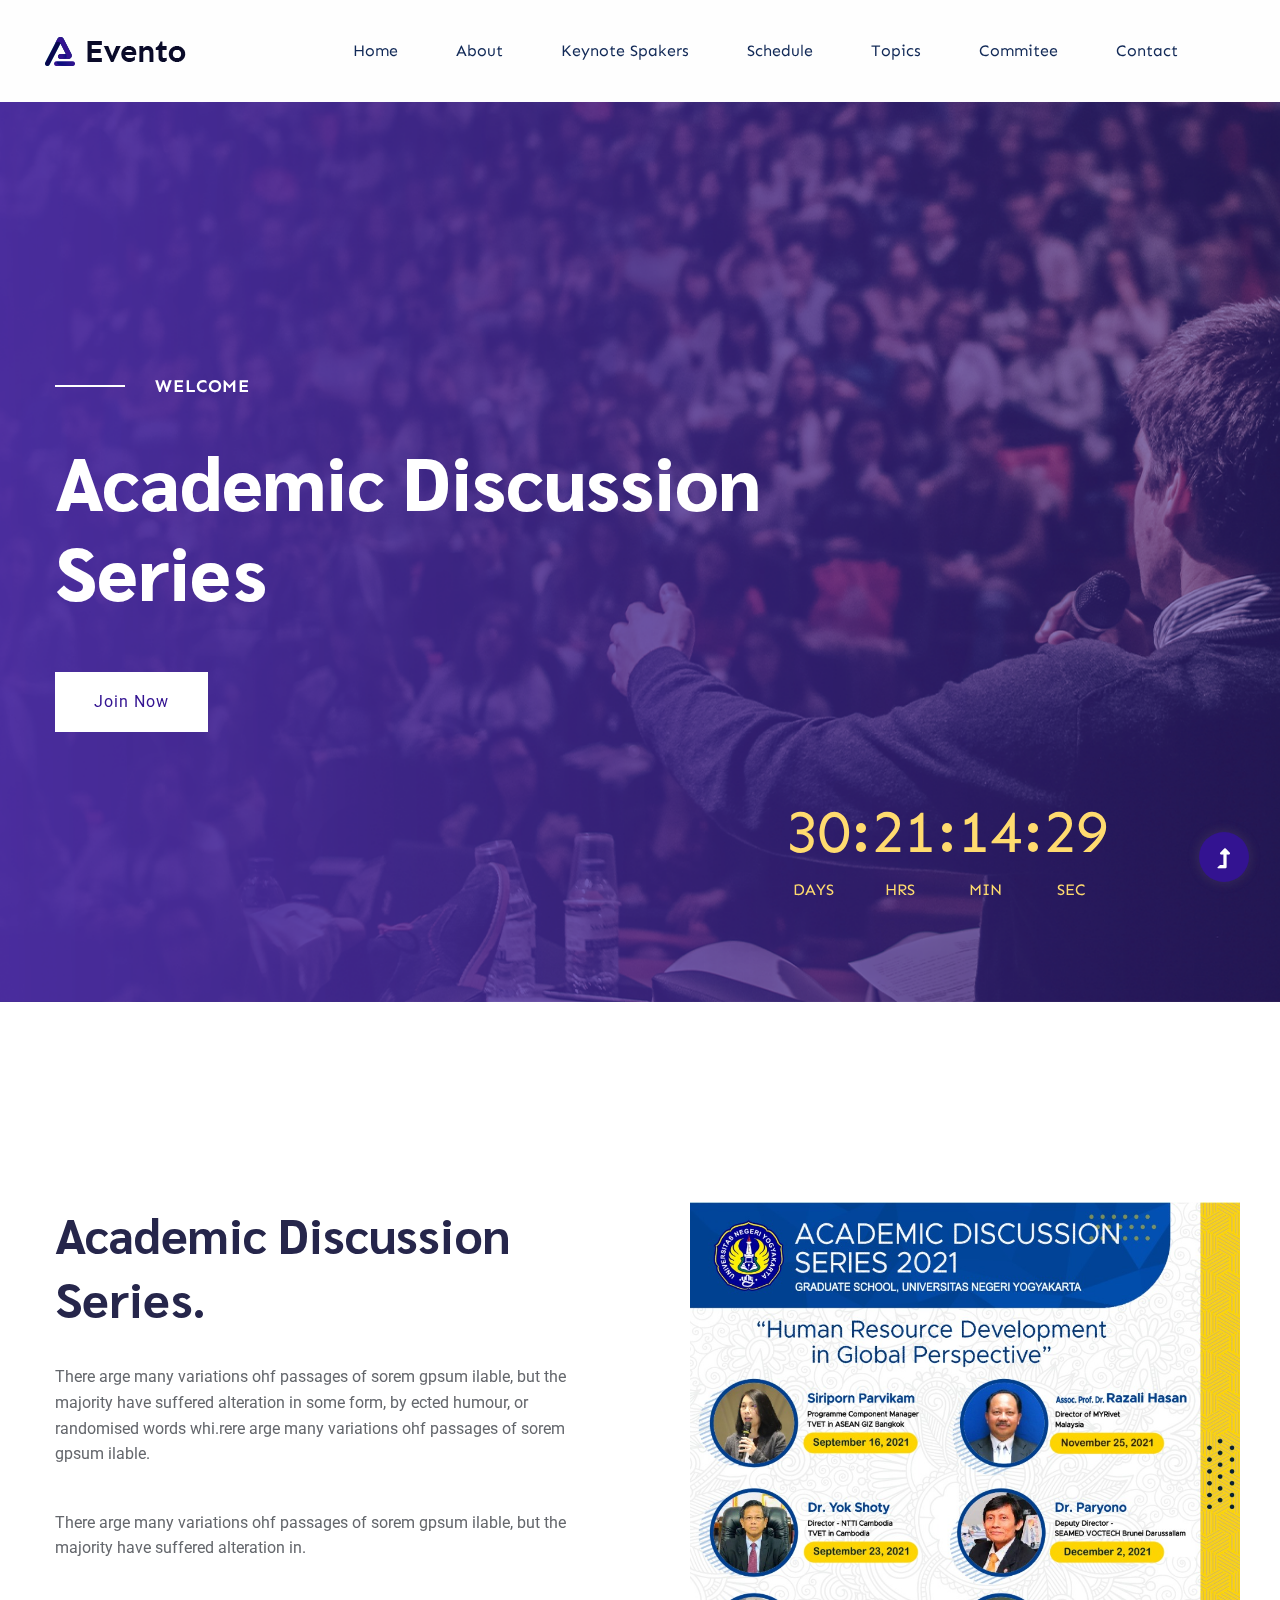
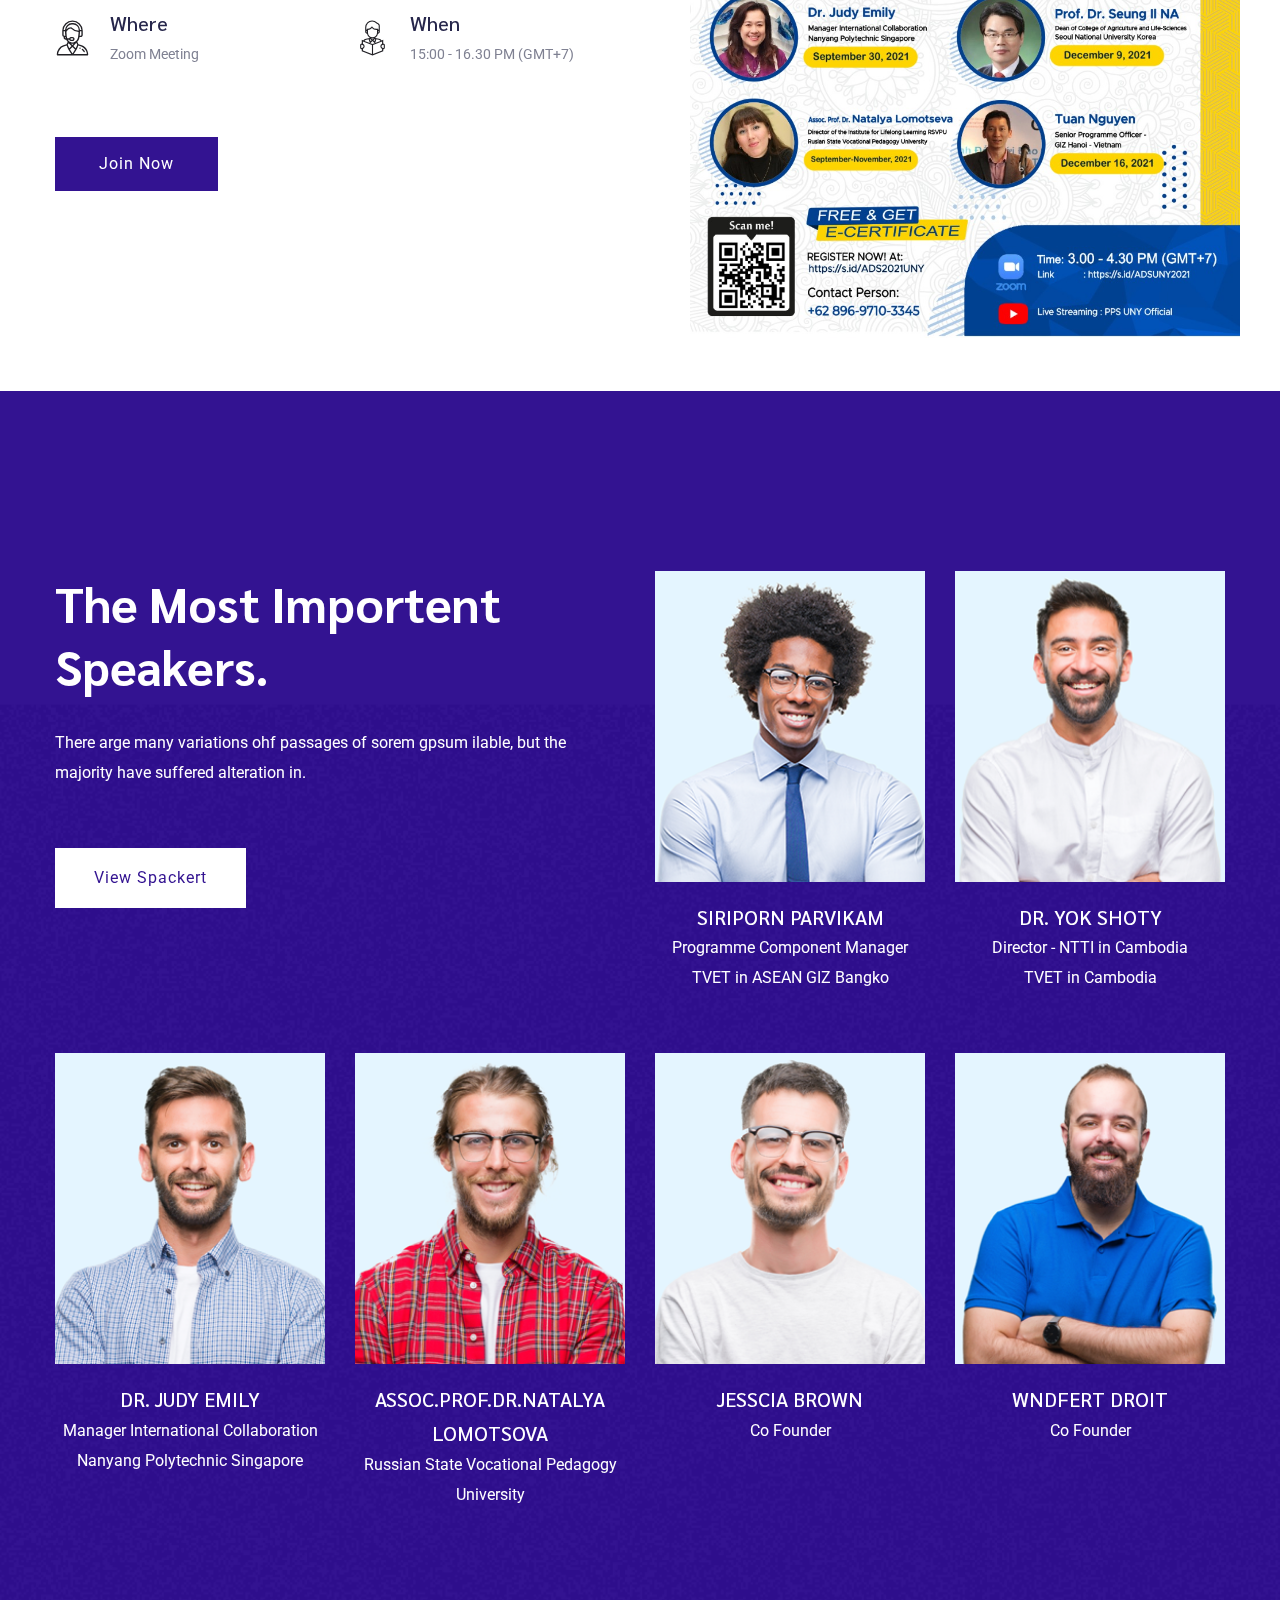
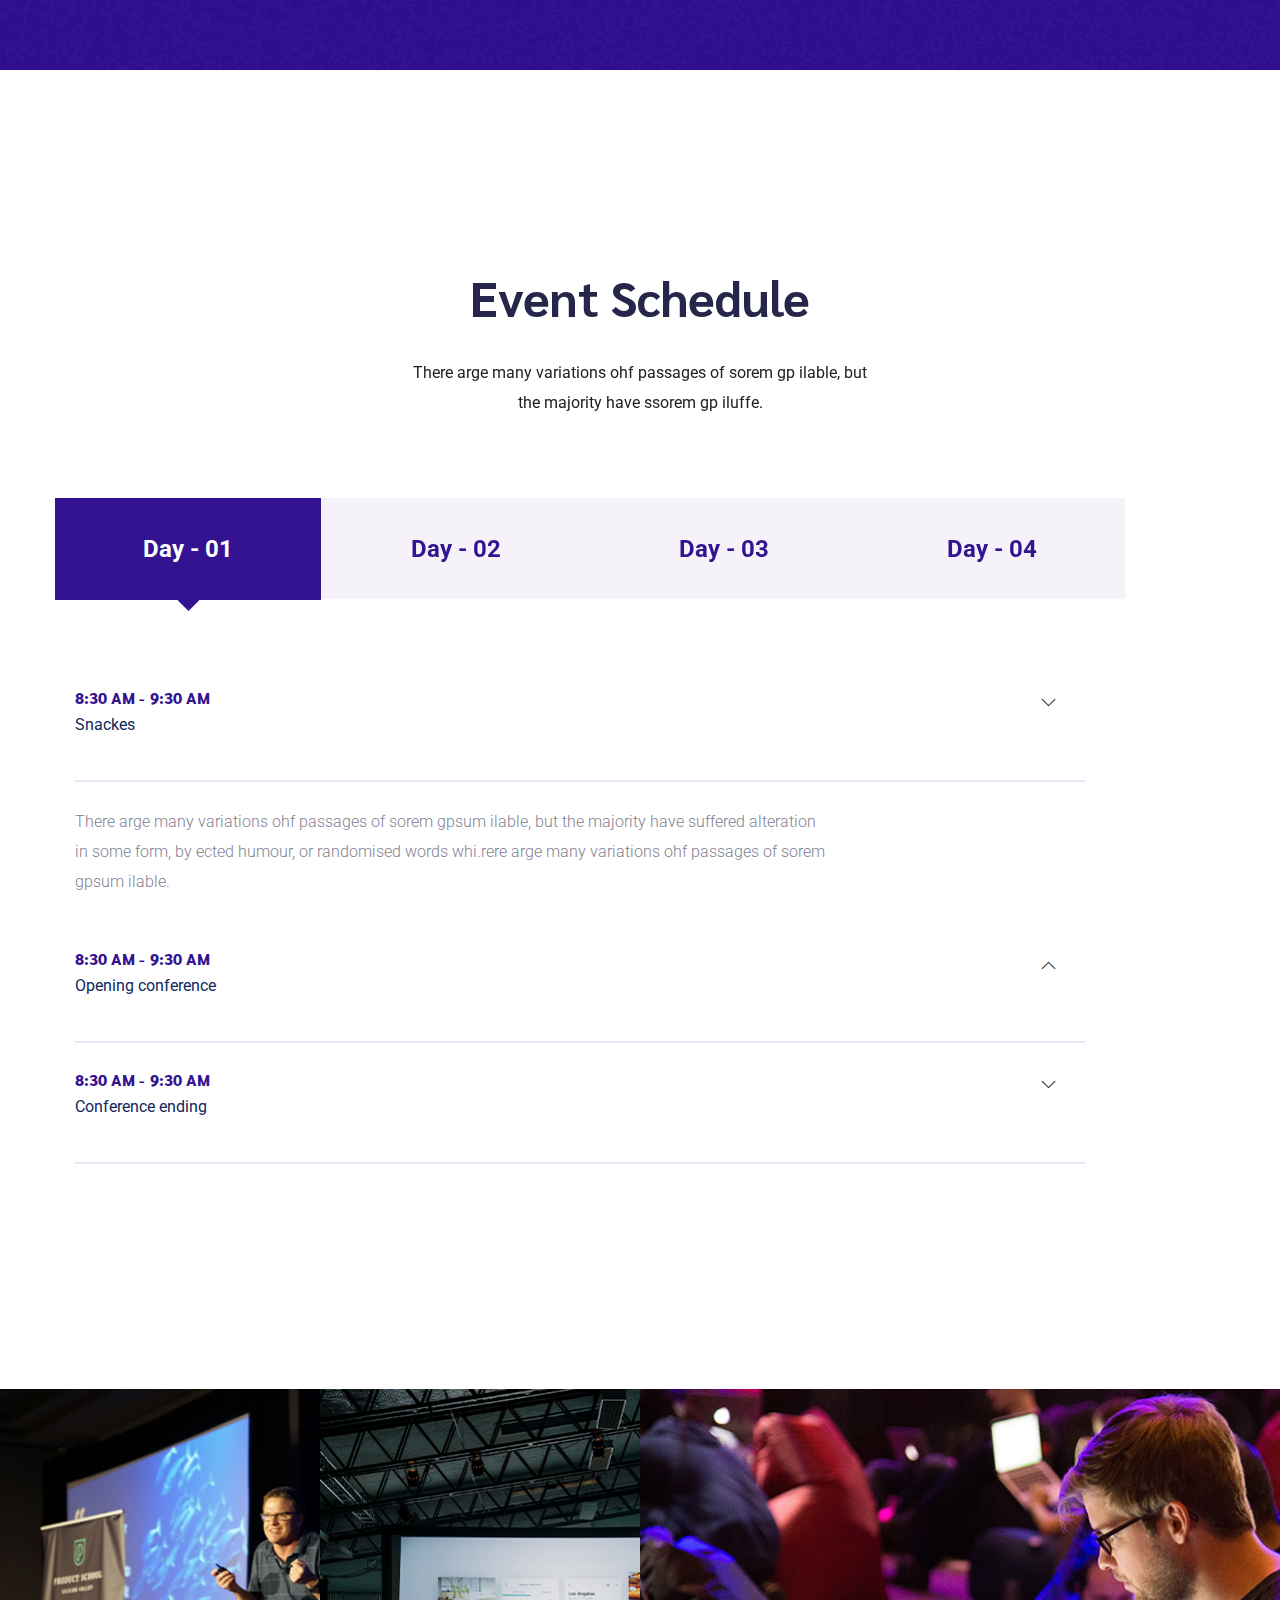
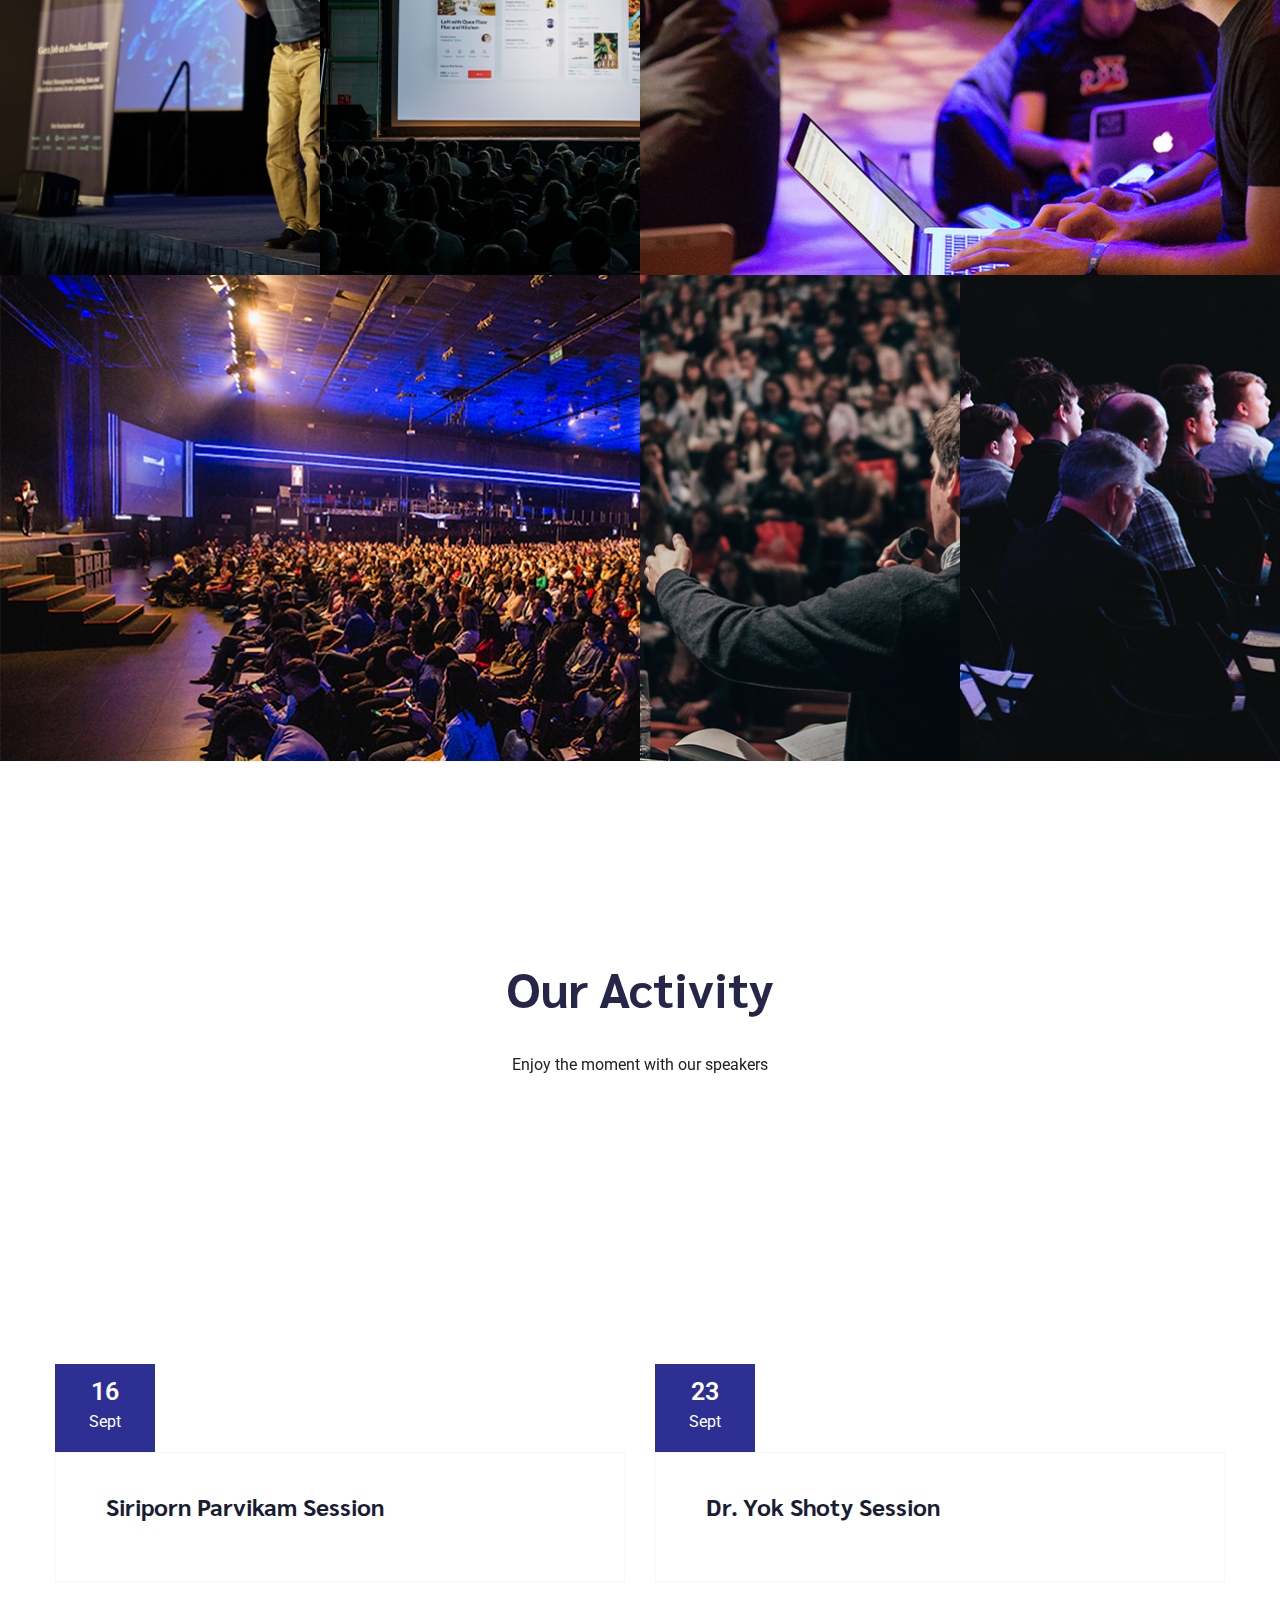
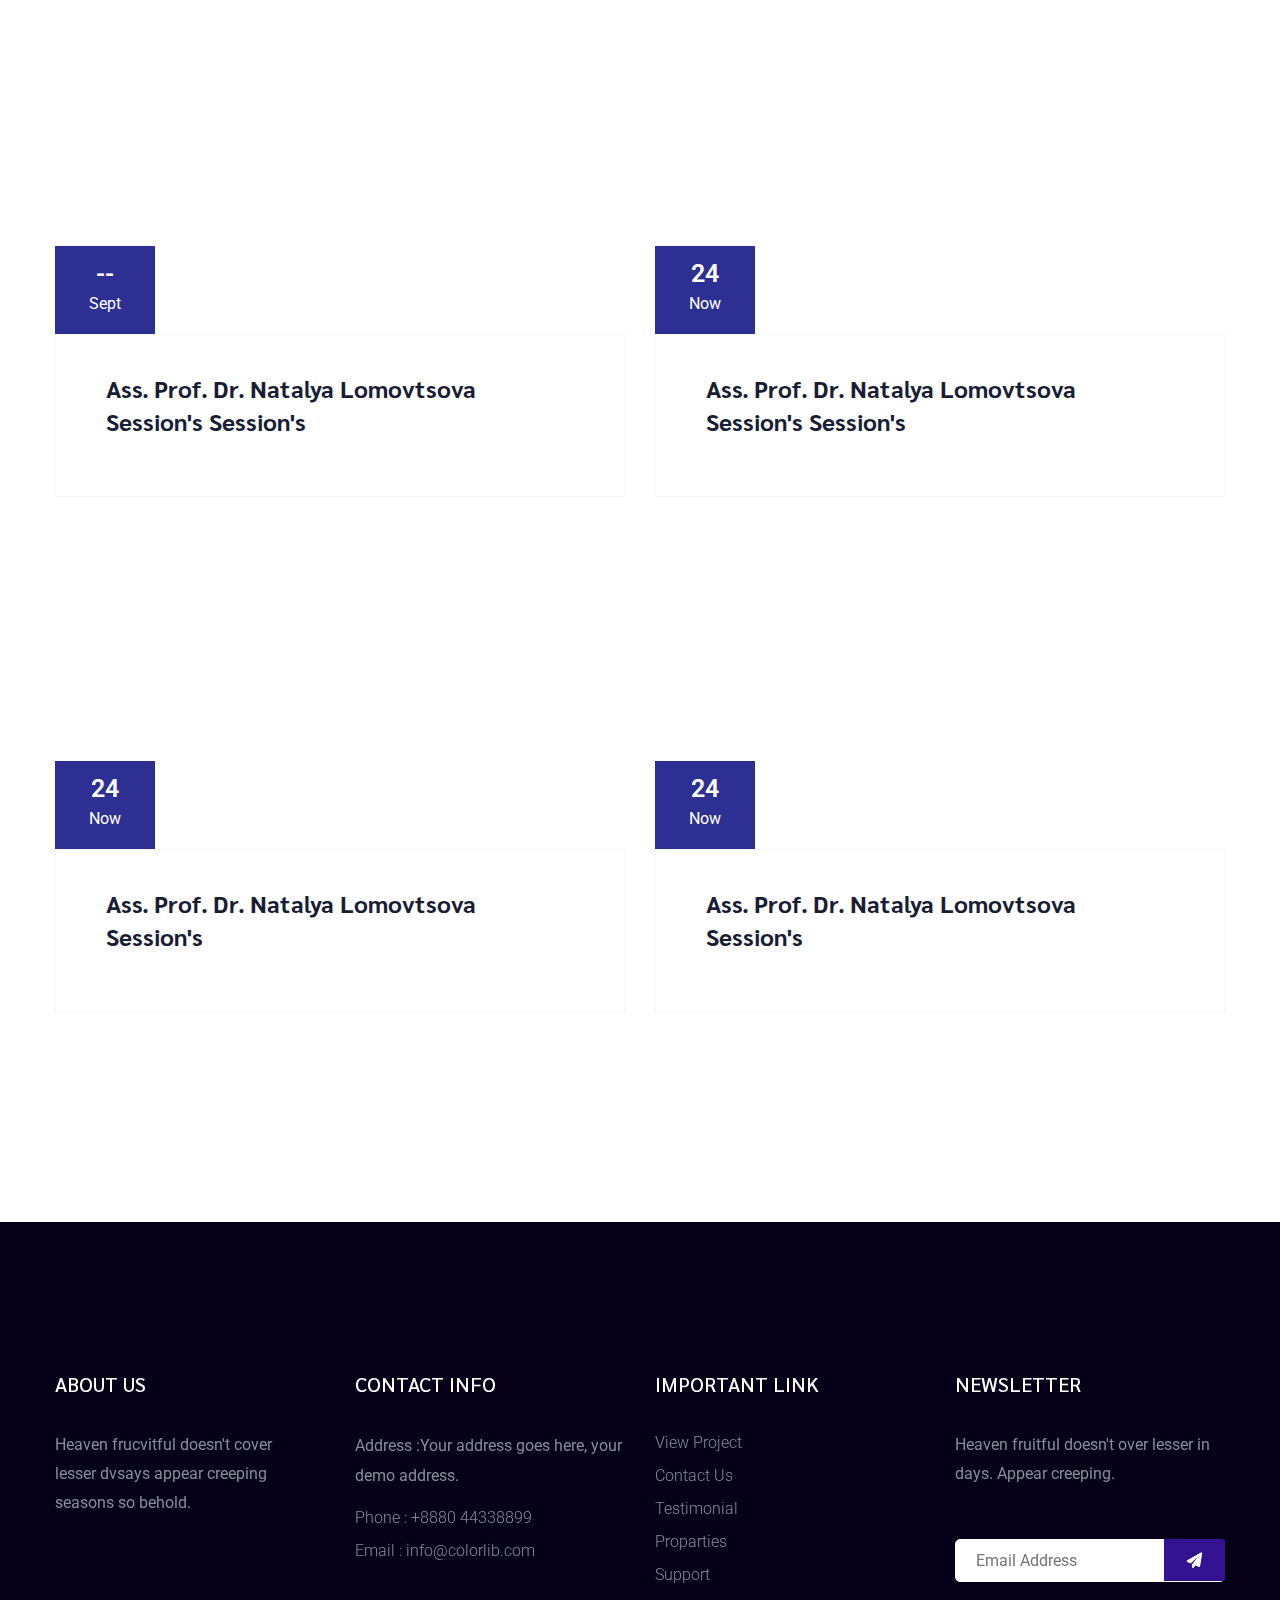
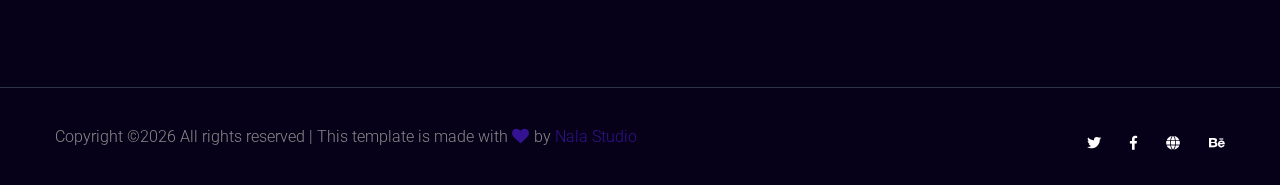
==== commit a9ac8026: "update contact" ====
--- a/index.html
+++ b/index.html
@@ -58,8 +58,7 @@
                                         <li><a href="about.html">About</a></li>
                                         <li><a href="spakers.html">Keynote Spakers</a></li>
                                         <li><a href="schedule.html">Schedule</a></li>
-                                        <li><a href="blog.html">Topics</a>
-                                        </li>
+                                        <li><a href="blog.html">Topics</a></li>                        
                                         <li><a href="contact.html">Commitee</a></li>
                                         <li><a href="contact.html">Contact</a></li>
                                     </ul>
@@ -91,10 +90,8 @@
                                 <h1 data-animation="fadeInLeft" data-delay=".5s">Academic Discussion Series</h1>
                                 <!-- Hero-btn -->
                                 <div class="slider-btns">
-                                    <a data-animation="fadeInLeft" data-delay="1.0s" href="industries.html" class="btn hero-btn">Download</a>
-                                    <a data-animation="fadeInRight" data-delay="1.0s" class="popup-video video-btn"  href="https://www.youtube.com/watch?v=up68UAfH0d0">
-                                        <i class="fas fa-play"></i></a>
-                                    <p class="video-cap d-none d-sm-blcok" data-animation="fadeInRight" data-delay="1.0s">Story Vidoe<br> Watch</p>
+                                    <a data-animation="fadeInLeft" data-delay="1.0s" href="http://s.id/ADSUNY2021" target="_blank" class="btn hero-btn">Join Now</a>
+                                    
                                 </div>
                             </div>
                         </div>
@@ -111,10 +108,8 @@
                                 <h1 data-animation="fadeInLeft" data-delay=".5s">Academic Discussion Series</h1>
                                 <!-- Hero-btn -->
                                 <div class="slider-btns">
-                                    <a data-animation="fadeInLeft" data-delay="1.0s" href="industries.html" class="btn hero-btn">Download</a>
-                                    <a data-animation="fadeInRight" data-delay="1.0s" class="popup-video video-btn"  href="https://www.youtube.com/watch?v=up68UAfH0d0">
-                                        <i class="fas fa-play"></i></a>
-                                    <p class="video-cap d-none d-sm-blcok" data-animation="fadeInRight" data-delay="1.0s">Story Vidoe<br> Watch</p>
+                                    <a data-animation="fadeInLeft" data-delay="1.0s" href="http://s.id/ADSUNY2021" target="_blank" class="btn hero-btn">Join Now</a>
+                                   
                                 </div>
                             </div>
                         </div>
@@ -640,6 +635,7 @@
     </div>
     <!-- gallery Products End -->
     <!--? Blog Area Start -->
+    <div id="video-record"></div>
     <section class="home-blog-area section-padding30">
         <div class="container">
             <!-- Section Tittle -->
